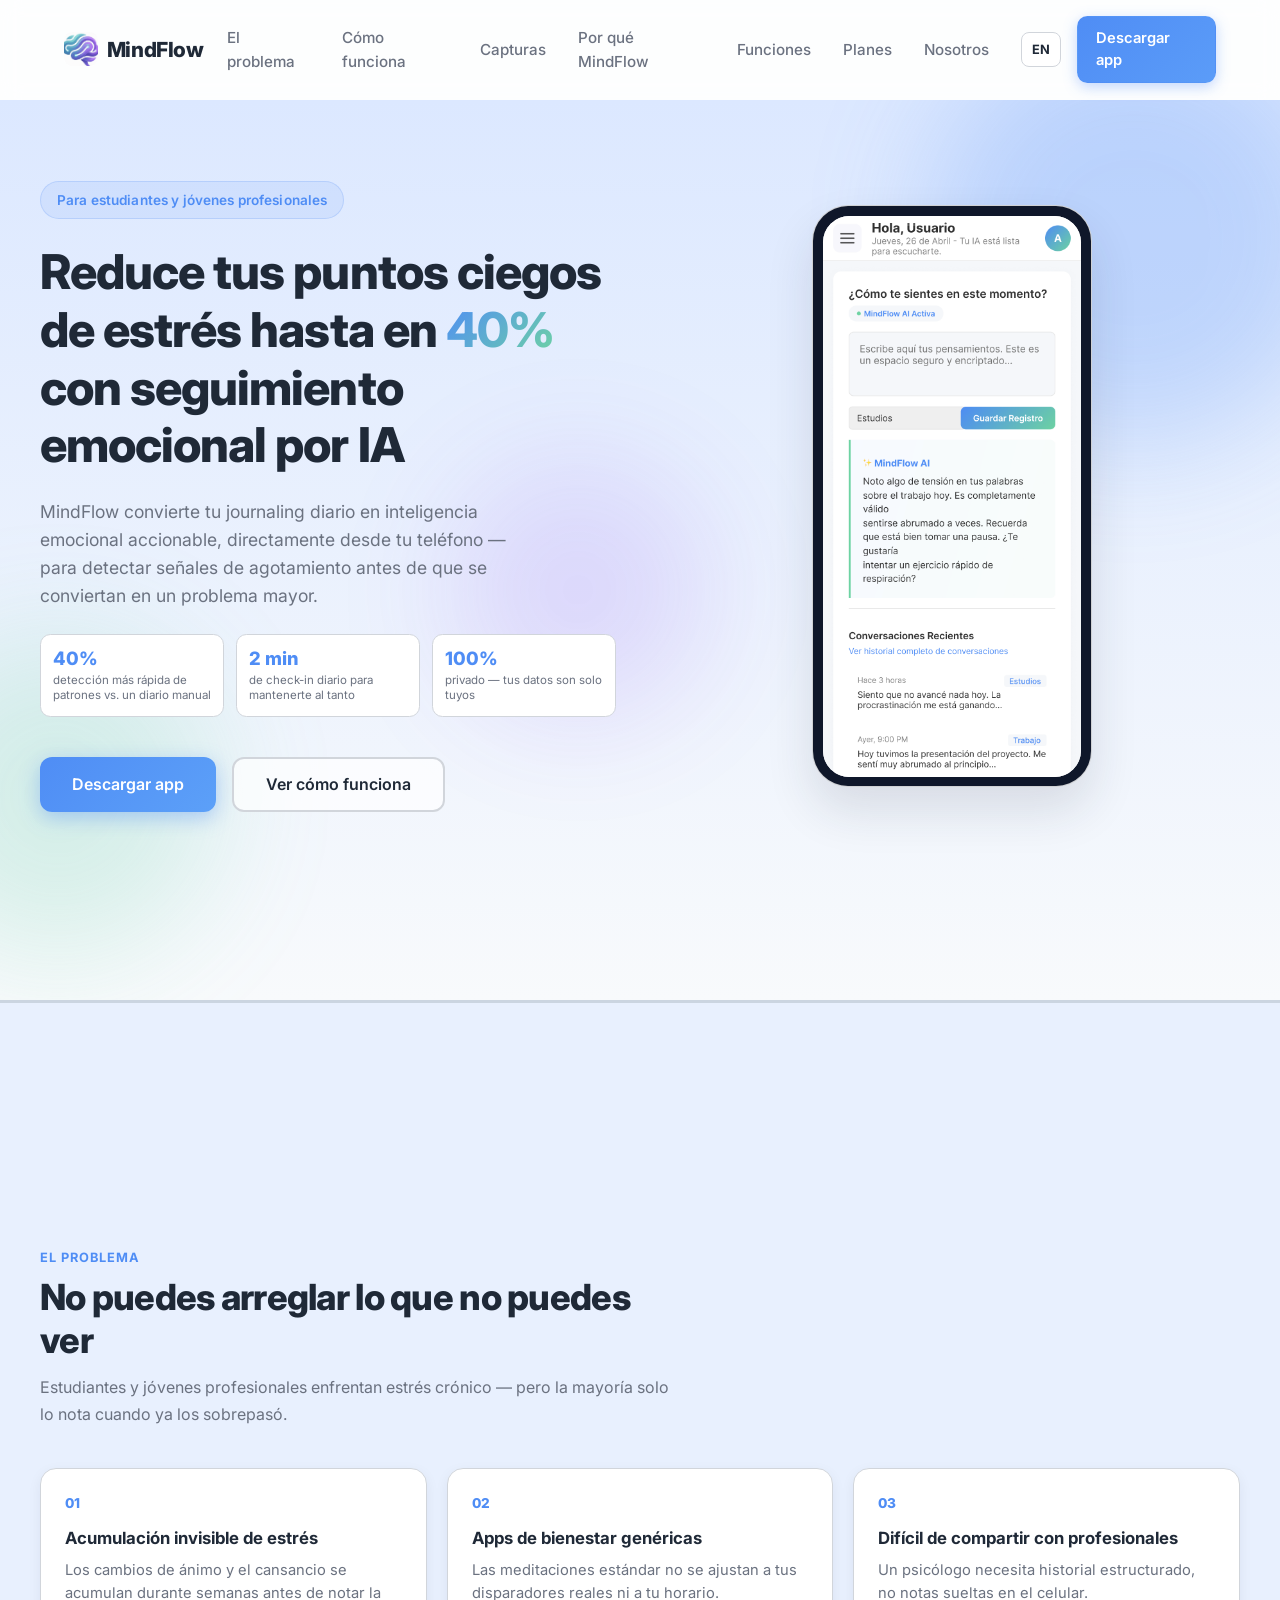
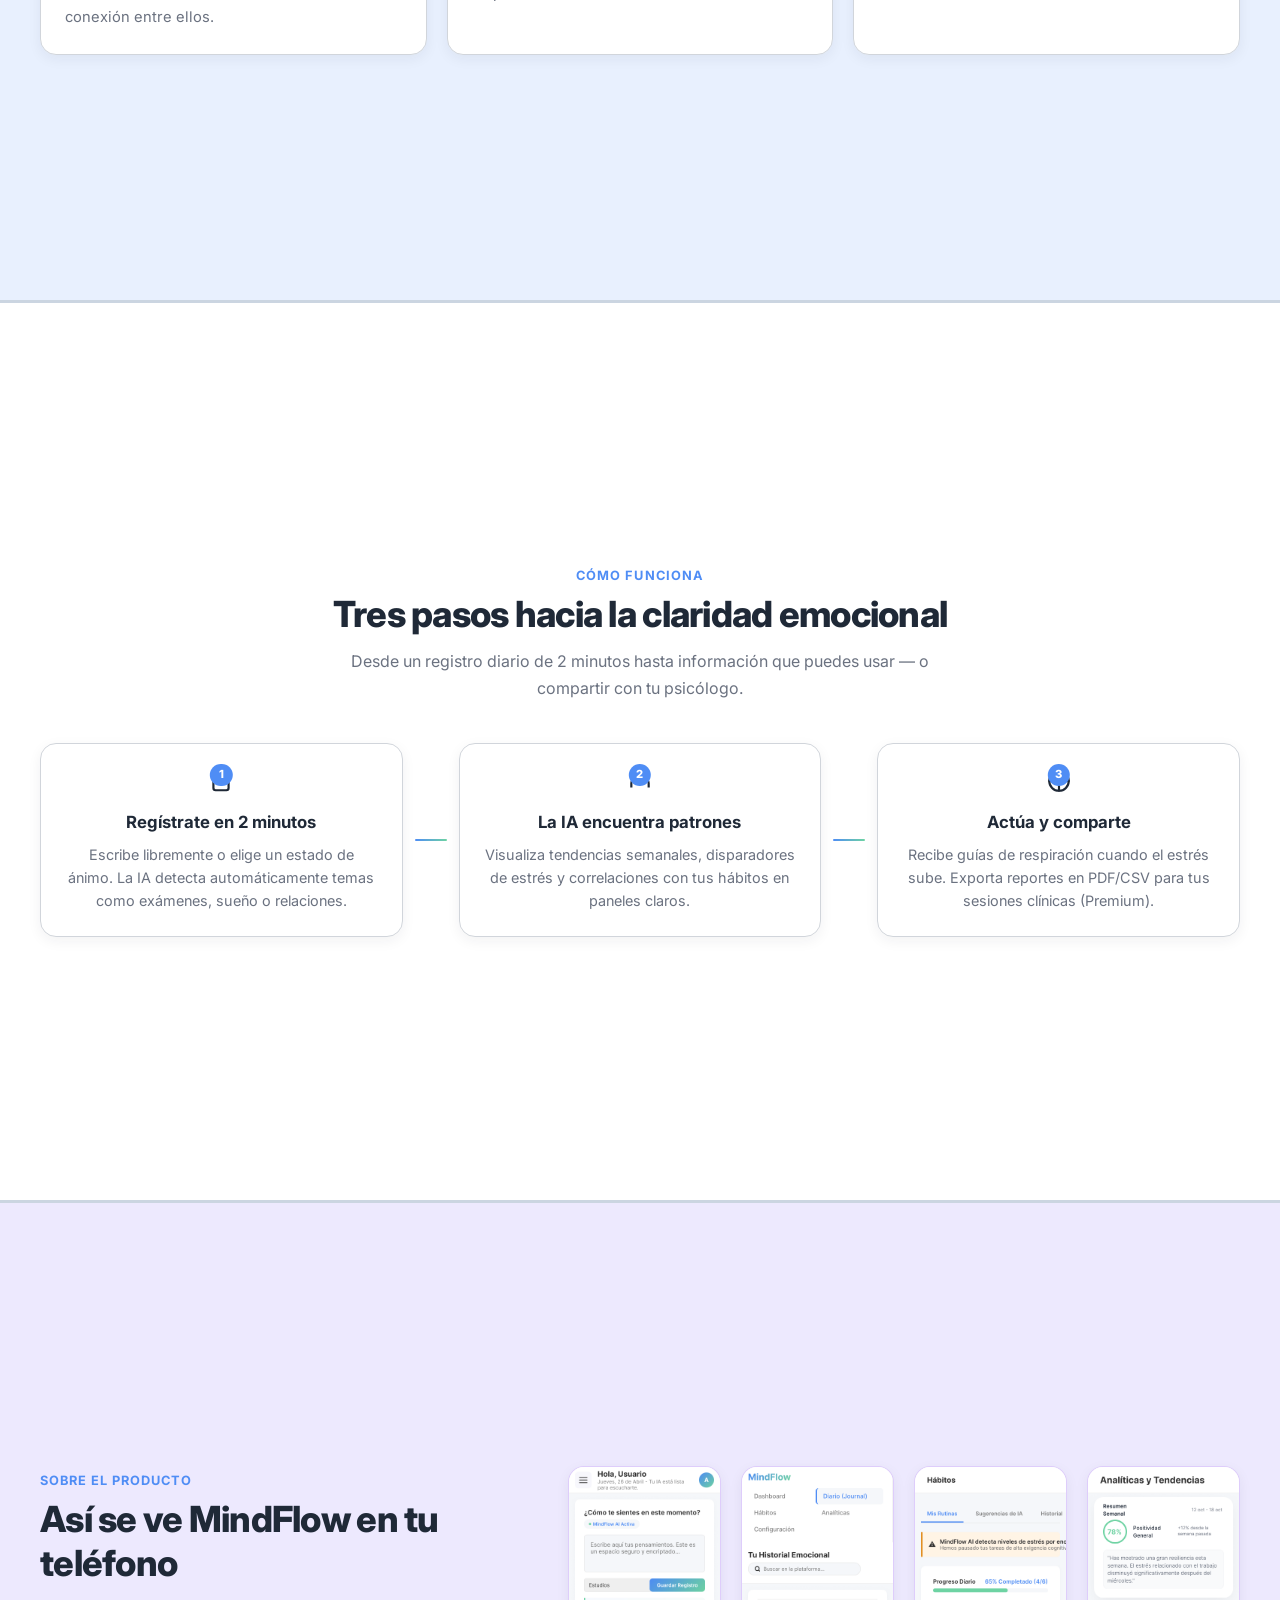
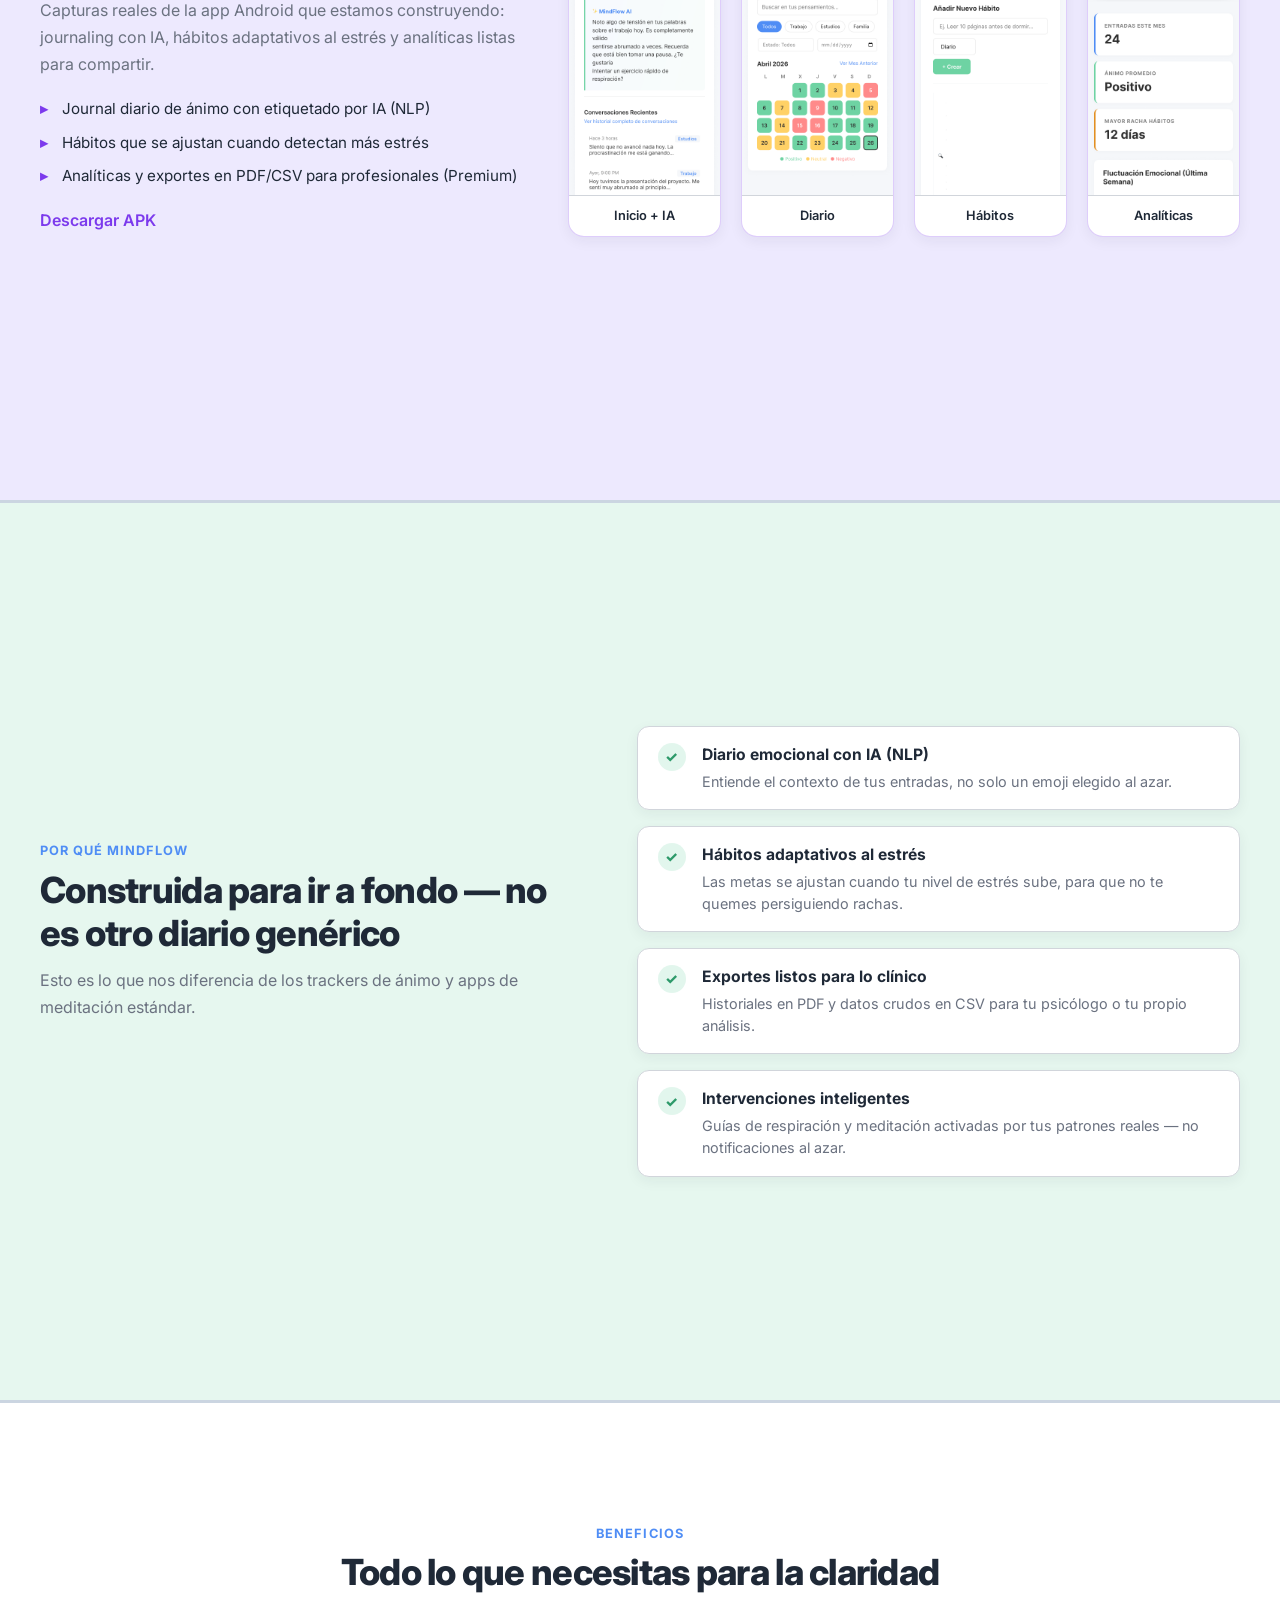
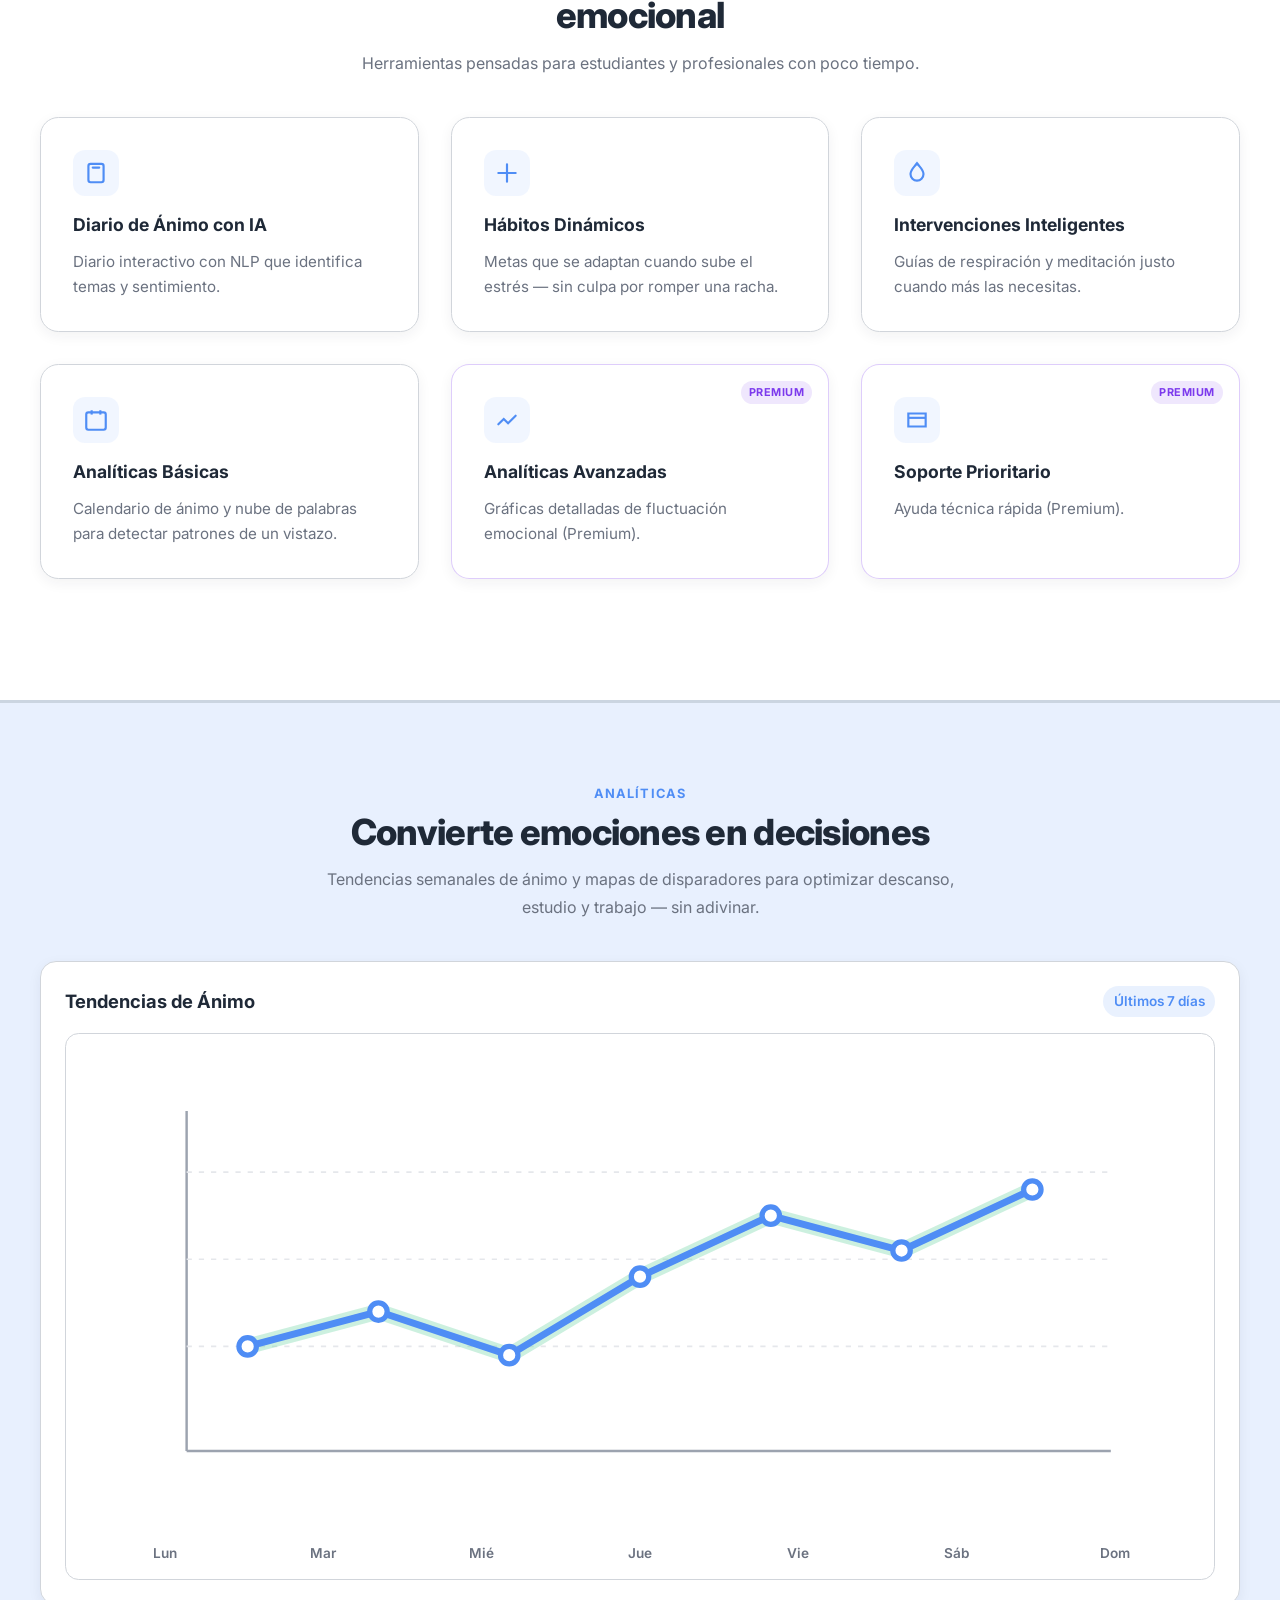
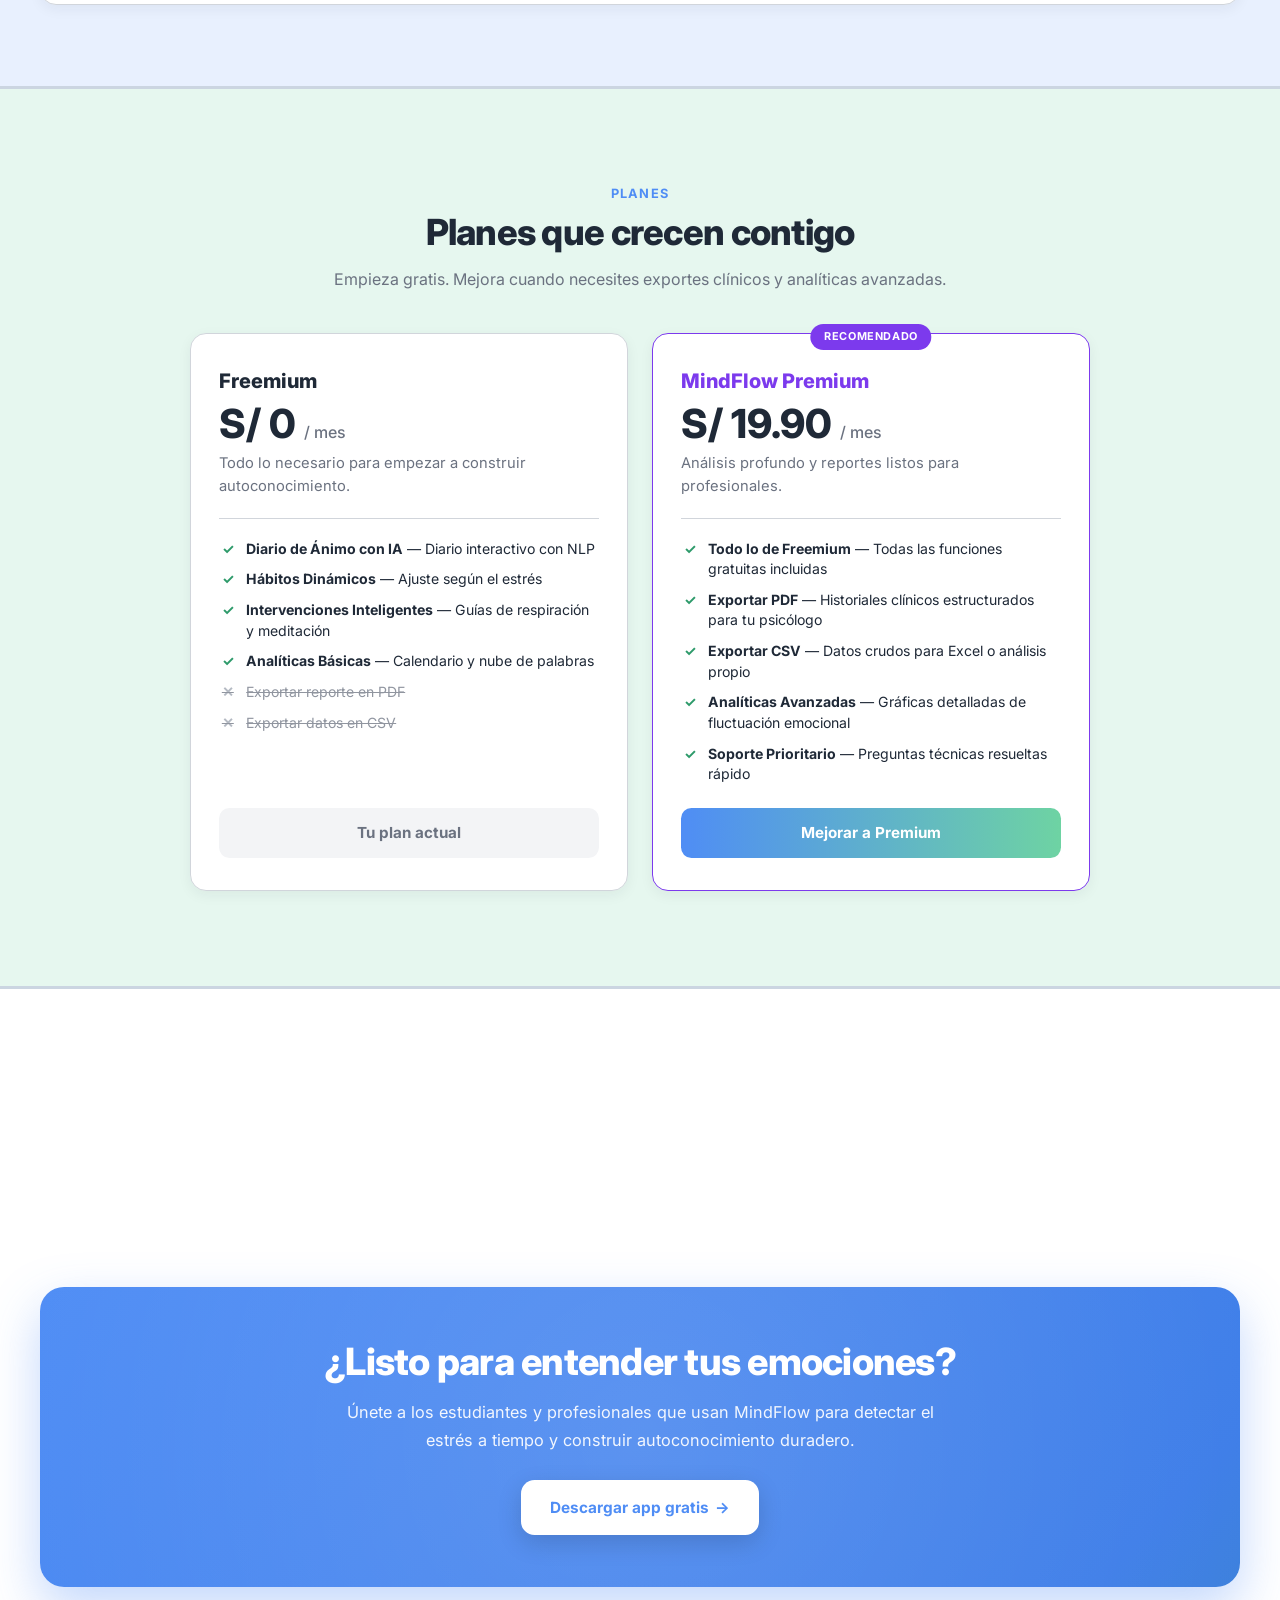
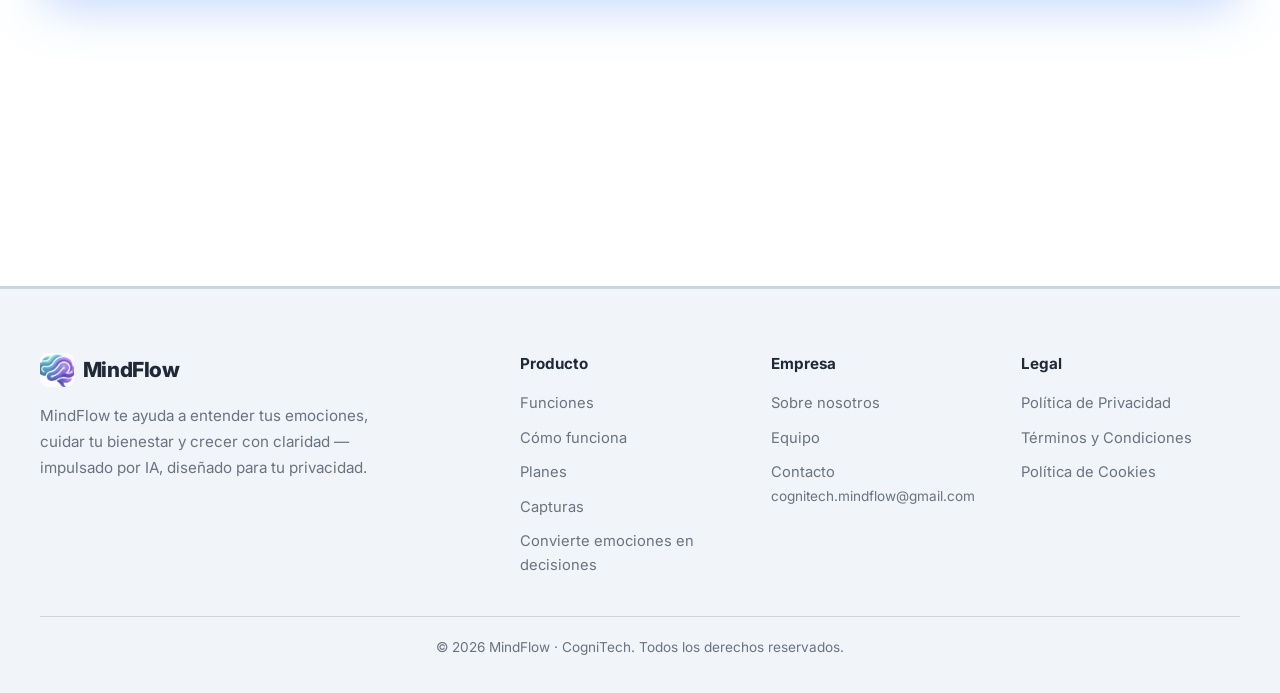
==== index.html @ 9cb6a57b "feat: build landing page from scratch for the mobile app pivot Adapts the prior-course teammate's si" ====
<!DOCTYPE html>
<html lang="es">
<head>
	<meta charset="UTF-8" />
	<meta name="viewport" content="width=device-width, initial-scale=1.0" />
	<meta name="description" content="" data-i18n-attr="content:meta.description" />
	<title data-i18n="meta.title">MindFlow</title>
	<link rel="icon" href="assets/images/logo.png" />
	<link rel="preconnect" href="https://fonts.googleapis.com" />
	<link rel="preconnect" href="https://fonts.gstatic.com" crossorigin />
	<link href="https://fonts.googleapis.com/css2?family=Inter:wght@400;500;600;700;800&display=swap" rel="stylesheet" />
	<link rel="stylesheet" href="assets/styles.css" />
</head>
<body>
	<header class="site-header">
		<nav class="navbar" aria-label="Main navigation">
			<a href="#hero" class="navbar__logo" aria-label="MindFlow home">
				<img src="assets/images/logo.png" alt="" class="logo-image" />
				<span class="logo-text">MindFlow</span>
			</a>

			<button type="button" class="navbar__toggle" aria-expanded="false" aria-controls="navbar-panel" aria-label="Open menu">
				<span class="navbar__toggle-bar"></span>
				<span class="navbar__toggle-bar"></span>
				<span class="navbar__toggle-bar"></span>
			</button>

			<div class="navbar__panel" id="navbar-panel">
				<ul class="navbar__menu">
					<li><a href="#problem" data-i18n="nav.problem">Problema</a></li>
					<li><a href="#how-it-works" data-i18n="nav.howItWorks">Cómo funciona</a></li>
					<li><a href="#screenshots" data-i18n="nav.screenshots">Capturas</a></li>
					<li><a href="#why-mindflow" data-i18n="nav.whyMindFlow">Por qué MindFlow</a></li>
					<li><a href="#features" data-i18n="nav.features">Funciones</a></li>
					<li><a href="#pricing" data-i18n="nav.pricing">Planes</a></li>
					<li><a href="nosotros.html" data-i18n="nav.team">Nosotros</a></li>
				</ul>

				<div class="navbar__actions">
					<button type="button" class="lang-switch" data-lang-toggle aria-label="Switch language">
						<span data-i18n="lang.switch">EN</span>
					</button>
					<a href="#" class="btn-signup" data-app-link data-i18n="nav.download">Descargar app</a>
				</div>
			</div>
		</nav>
	</header>

	<main>
		<!-- HERO -->
		<section id="hero" class="hero section-block section-block--hero" aria-label="Hero section">
			<div class="hero__blobs" aria-hidden="true">
				<span class="hero__blob hero__blob--1"></span>
				<span class="hero__blob hero__blob--2"></span>
				<span class="hero__blob hero__blob--3"></span>
			</div>
			<div class="hero__container hero-animate">
				<div class="hero__content">
					<div class="hero__badge">
						<span data-i18n="hero.badge">Para estudiantes y jóvenes profesionales</span>
					</div>

					<h1 class="hero__heading">
						<span data-i18n="hero.headingBefore">Reduce tus puntos ciegos de estrés hasta en</span>
						<span class="hero__gradient" data-i18n="hero.headingHighlight">40%</span>
						<span data-i18n="hero.headingAfter">con seguimiento emocional por IA</span>
					</h1>

					<p class="hero__description" data-i18n="hero.description">
						MindFlow convierte tu journaling diario en inteligencia emocional accionable, directamente desde tu teléfono.
					</p>

					<div class="hero__stats">
						<div class="stat-pill">
							<strong data-i18n="hero.stat1Value">40%</strong>
							<span data-i18n="hero.stat1Label">detección más rápida de patrones</span>
						</div>
						<div class="stat-pill">
							<strong data-i18n="hero.stat2Value">2 min</strong>
							<span data-i18n="hero.stat2Label">check-in diario</span>
						</div>
						<div class="stat-pill">
							<strong data-i18n="hero.stat3Value">100%</strong>
							<span data-i18n="hero.stat3Label">datos privados</span>
						</div>
					</div>

					<div class="hero__actions">
						<a href="#" class="btn-primary" data-app-link data-i18n="hero.ctaPrimary">Descargar app</a>
						<a href="#how-it-works" class="btn-secondary" data-i18n="hero.ctaSecondary">Ver cómo funciona</a>
					</div>
				</div>

				<div class="hero__phone-wrap">
					<div class="hero__phone phone-frame">
						<div class="phone-frame__screen">
							<img src="assets/images/app/home-mockup.png" alt="" />
						</div>
					</div>
				</div>
			</div>
		</section>

		<!-- PROBLEM -->
		<section id="problem" class="problem section-block section-block--blue">
			<div class="section-block__container">
				<div class="section-block__header">
					<p class="eyebrow" data-i18n="problem.eyebrow">El problema</p>
					<h2 class="section-block__title" data-i18n="problem.title">No puedes arreglar lo que no puedes ver</h2>
					<p class="section-block__description" data-i18n="problem.description">Estudiantes y jóvenes profesionales enfrentan estrés crónico.</p>
				</div>
				<div class="problem__grid">
					<article class="problem-card">
						<div class="problem-card__icon" aria-hidden="true">01</div>
						<h3 data-i18n="problem.item1Title">Acumulación invisible de estrés</h3>
						<p data-i18n="problem.item1Text">Los cambios de ánimo se acumulan durante semanas.</p>
					</article>
					<article class="problem-card">
						<div class="problem-card__icon" aria-hidden="true">02</div>
						<h3 data-i18n="problem.item2Title">Apps de bienestar genéricas</h3>
						<p data-i18n="problem.item2Text">No se ajustan a tus disparadores reales.</p>
					</article>
					<article class="problem-card">
						<div class="problem-card__icon" aria-hidden="true">03</div>
						<h3 data-i18n="problem.item3Title">Difícil de compartir con profesionales</h3>
						<p data-i18n="problem.item3Text">Los psicólogos necesitan historial estructurado.</p>
					</article>
				</div>
			</div>
		</section>

		<!-- HOW IT WORKS -->
		<section id="how-it-works" class="how-it-works section-block section-block--white">
			<div class="section-block__container">
				<div class="section-block__header section-block__header--center">
					<p class="eyebrow" data-i18n="howItWorks.eyebrow">Cómo funciona</p>
					<h2 class="section-block__title" data-i18n="howItWorks.title">Tres pasos hacia la claridad emocional</h2>
					<p class="section-block__description" data-i18n="howItWorks.description">De un registro de 2 minutos a decisiones que puedes tomar.</p>
				</div>
				<div class="steps">
					<article class="step-card">
						<div class="step-card__visual" aria-hidden="true">
							<span class="step-card__number">1</span>
							<svg class="icon" viewBox="0 0 24 24" xmlns="http://www.w3.org/2000/svg">
								<rect x="5" y="3.5" width="14" height="17" rx="2" fill="none" stroke="currentColor" stroke-width="2" />
								<line x1="9" y1="7" x2="15" y2="7" stroke="currentColor" stroke-width="2" stroke-linecap="round" />
								<line x1="9" y1="11" x2="15" y2="11" stroke="currentColor" stroke-width="2" stroke-linecap="round" />
							</svg>
						</div>
						<h3 data-i18n="howItWorks.step1Title">Regístrate en 2 minutos</h3>
						<p data-i18n="howItWorks.step1Text">Escribe libremente o elige un estado de ánimo.</p>
					</article>
					<div class="steps__connector" aria-hidden="true"></div>
					<article class="step-card">
						<div class="step-card__visual" aria-hidden="true">
							<span class="step-card__number">2</span>
							<svg class="icon" viewBox="0 0 24 24" xmlns="http://www.w3.org/2000/svg">
								<path d="M4 18v-4a4 4 0 0 1 4-4h8a4 4 0 0 1 4 4v4" fill="none" stroke="currentColor" stroke-width="2" />
								<path d="M8 10V8a4 4 0 1 1 8 0v2" fill="none" stroke="currentColor" stroke-width="2" />
								<circle cx="12" cy="14" r="2" fill="currentColor" />
							</svg>
						</div>
						<h3 data-i18n="howItWorks.step2Title">La IA encuentra patrones</h3>
						<p data-i18n="howItWorks.step2Text">Visualiza tendencias semanales y disparadores.</p>
					</article>
					<div class="steps__connector" aria-hidden="true"></div>
					<article class="step-card">
						<div class="step-card__visual" aria-hidden="true">
							<span class="step-card__number">3</span>
							<svg class="icon" viewBox="0 0 24 24" xmlns="http://www.w3.org/2000/svg">
								<path d="M12 3v18M3 12h18" fill="none" stroke="currentColor" stroke-width="2" stroke-linecap="round" />
								<circle cx="12" cy="12" r="9" fill="none" stroke="currentColor" stroke-width="2" />
							</svg>
						</div>
						<h3 data-i18n="howItWorks.step3Title">Actúa y comparte</h3>
						<p data-i18n="howItWorks.step3Text">Recibe guías de respiración y exporta reportes.</p>
					</article>
				</div>
			</div>
		</section>

		<!-- SCREENSHOTS -->
		<section id="screenshots" class="screenshots section-block section-block--violet" aria-label="App screenshots">
			<div class="section-block__container">
				<div class="screenshots__layout">
					<div class="screenshots__copy">
						<p class="eyebrow" data-i18n="screenshots.eyebrow">Sobre el producto</p>
						<h2 class="section-block__title" data-i18n="screenshots.title">Así se ve MindFlow en tu teléfono</h2>
						<p class="section-block__description" data-i18n="screenshots.description">
							Capturas reales de la app Android que estamos construyendo.
						</p>
						<ul class="screenshots__bullets">
							<li data-i18n="screenshots.bullet1">Journal diario de ánimo con etiquetado por IA</li>
							<li data-i18n="screenshots.bullet2">Hábitos que se ajustan al nivel de estrés</li>
							<li data-i18n="screenshots.bullet3">Analíticas y exportes para profesionales (Premium)</li>
						</ul>
						<a href="#" class="product-video__external" data-app-link data-i18n="screenshots.downloadCta" style="color: var(--accent-purple); font-weight: 600;">Descargar APK</a>
					</div>

					<div class="screenshots__grid">
						<figure class="screenshot-card">
							<img src="assets/images/app/home-mockup.png" alt="" />
							<figcaption class="screenshot-card__caption" data-i18n="screenshots.caption1">Inicio + IA</figcaption>
						</figure>
						<figure class="screenshot-card">
							<img src="assets/images/app/journal-mockup.png" alt="" />
							<figcaption class="screenshot-card__caption" data-i18n="screenshots.caption2">Diario</figcaption>
						</figure>
						<figure class="screenshot-card">
							<img src="assets/images/app/habits-mockup.png" alt="" />
							<figcaption class="screenshot-card__caption" data-i18n="screenshots.caption3">Hábitos</figcaption>
						</figure>
						<figure class="screenshot-card">
							<img src="assets/images/app/analytics-mockup.png" alt="" />
							<figcaption class="screenshot-card__caption" data-i18n="screenshots.caption4">Analíticas</figcaption>
						</figure>
					</div>
				</div>
			</div>
		</section>

		<!-- WHY MINDFLOW -->
		<section id="why-mindflow" class="differentiation section-block section-block--mint">
			<div class="section-block__container">
				<div class="differentiation__layout">
					<div class="section-block__header">
						<p class="eyebrow" data-i18n="differentiation.eyebrow">Por qué MindFlow</p>
						<h2 class="section-block__title" data-i18n="differentiation.title">Construida para ir a fondo</h2>
						<p class="section-block__description" data-i18n="differentiation.description">Esto es lo que nos diferencia.</p>
					</div>
					<ul class="diff-list">
						<li class="diff-list__item">
							<span class="diff-list__check" aria-hidden="true">✓</span>
							<div>
								<strong data-i18n="differentiation.item1Title">Diario emocional con IA (NLP)</strong>
								<p data-i18n="differentiation.item1Text">Entiende el contexto de tus entradas.</p>
							</div>
						</li>
						<li class="diff-list__item">
							<span class="diff-list__check" aria-hidden="true">✓</span>
							<div>
								<strong data-i18n="differentiation.item2Title">Hábitos adaptativos al estrés</strong>
								<p data-i18n="differentiation.item2Text">Las metas se ajustan cuando sube el estrés.</p>
							</div>
						</li>
						<li class="diff-list__item">
							<span class="diff-list__check" aria-hidden="true">✓</span>
							<div>
								<strong data-i18n="differentiation.item3Title">Exportes listos para lo clínico</strong>
								<p data-i18n="differentiation.item3Text">PDF y CSV para tu psicólogo.</p>
							</div>
						</li>
						<li class="diff-list__item">
							<span class="diff-list__check" aria-hidden="true">✓</span>
							<div>
								<strong data-i18n="differentiation.item4Title">Intervenciones inteligentes</strong>
								<p data-i18n="differentiation.item4Text">Guías activadas por tus patrones reales.</p>
							</div>
						</li>
					</ul>
				</div>
			</div>
		</section>

		<!-- FEATURES -->
		<section id="features" class="features section-block section-block--white" aria-label="Features section">
			<div class="section-block__container">
				<div class="section-block__header section-block__header--center">
					<p class="eyebrow" data-i18n="features.eyebrow">Beneficios</p>
					<h2 class="section-block__title" data-i18n="features.title">Todo lo que necesitas para la claridad emocional</h2>
					<p class="section-block__description" data-i18n="features.subtitle">Herramientas pensadas para personas con poco tiempo.</p>
				</div>
				<div class="features__grid">
					<div class="feature-card">
						<div class="feature-card__icon" aria-hidden="true">
							<svg class="icon" viewBox="0 0 24 24" xmlns="http://www.w3.org/2000/svg">
								<rect x="5" y="3.5" width="14" height="17" rx="2" fill="none" stroke="currentColor" stroke-width="2" />
								<line x1="9" y1="7" x2="15" y2="7" stroke="currentColor" stroke-width="2" stroke-linecap="round" />
							</svg>
						</div>
						<h3 class="feature-card__title" data-i18n="features.f1Title">Diario de Ánimo con IA</h3>
						<p class="feature-card__description" data-i18n="features.f1Text">Diario interactivo con NLP.</p>
					</div>
					<div class="feature-card">
						<div class="feature-card__icon" aria-hidden="true">
							<svg class="icon" viewBox="0 0 24 24" xmlns="http://www.w3.org/2000/svg">
								<path d="M4 12h16M12 4v16" fill="none" stroke="currentColor" stroke-width="2" stroke-linecap="round" />
							</svg>
						</div>
						<h3 class="feature-card__title" data-i18n="features.f2Title">Hábitos Dinámicos</h3>
						<p class="feature-card__description" data-i18n="features.f2Text">Metas que se adaptan al estrés.</p>
					</div>
					<div class="feature-card">
						<div class="feature-card__icon" aria-hidden="true">
							<svg class="icon" viewBox="0 0 24 24" xmlns="http://www.w3.org/2000/svg">
								<path d="M12 3c-3 4-6 6-6 10a6 6 0 1 0 12 0c0-4-3-6-6-10z" fill="none" stroke="currentColor" stroke-width="2" />
							</svg>
						</div>
						<h3 class="feature-card__title" data-i18n="features.f3Title">Intervenciones Inteligentes</h3>
						<p class="feature-card__description" data-i18n="features.f3Text">Guías de respiración y meditación.</p>
					</div>
					<div class="feature-card">
						<div class="feature-card__icon" aria-hidden="true">
							<svg class="icon" viewBox="0 0 24 24" xmlns="http://www.w3.org/2000/svg">
								<rect x="3" y="5" width="18" height="16" rx="2" fill="none" stroke="currentColor" stroke-width="2" />
								<line x1="8" y1="3" x2="8" y2="7" stroke="currentColor" stroke-width="2" />
								<line x1="16" y1="3" x2="16" y2="7" stroke="currentColor" stroke-width="2" />
							</svg>
						</div>
						<h3 class="feature-card__title" data-i18n="features.f4Title">Analíticas Básicas</h3>
						<p class="feature-card__description" data-i18n="features.f4Text">Calendario y nube de palabras.</p>
					</div>
					<div class="feature-card feature-card--premium">
						<span class="feature-card__badge">Premium</span>
						<div class="feature-card__icon" aria-hidden="true">
							<svg class="icon" viewBox="0 0 24 24" xmlns="http://www.w3.org/2000/svg">
								<polyline points="4,16 9,11 13,15 20,8" fill="none" stroke="currentColor" stroke-width="2" stroke-linecap="round" />
							</svg>
						</div>
						<h3 class="feature-card__title" data-i18n="features.f5Title">Analíticas Avanzadas</h3>
						<p class="feature-card__description" data-i18n="features.f5Text">Gráficas detalladas.</p>
					</div>
					<div class="feature-card feature-card--premium">
						<span class="feature-card__badge">Premium</span>
						<div class="feature-card__icon" aria-hidden="true">
							<svg class="icon" viewBox="0 0 24 24" xmlns="http://www.w3.org/2000/svg">
								<path d="M4 6h16v12H4z" fill="none" stroke="currentColor" stroke-width="2" />
								<path d="M4 10h16" fill="none" stroke="currentColor" stroke-width="2" />
							</svg>
						</div>
						<h3 class="feature-card__title" data-i18n="features.f6Title">Soporte Prioritario</h3>
						<p class="feature-card__description" data-i18n="features.f6Text">Ayuda técnica rápida.</p>
					</div>
				</div>
			</div>
		</section>

		<!-- ANALYTICS TEASER -->
		<section id="analytics" class="analytics section-block section-block--blue" aria-label="Analytics section">
			<div class="section-block__container">
				<div class="section-block__header section-block__header--center">
					<p class="eyebrow" data-i18n="analytics.eyebrow">Analíticas</p>
					<h2 class="section-block__title" data-i18n="analytics.title">Convierte emociones en decisiones</h2>
					<p class="section-block__description" data-i18n="analytics.description">Tendencias semanales de ánimo y mapas de disparadores.</p>
				</div>
				<div class="analytics__panel">
					<div class="analytics__panel-head">
						<h3 class="analytics__panel-title" data-i18n="analytics.panelTitle">Tendencias de Ánimo</h3>
						<span class="analytics__period" data-i18n="analytics.period">Últimos 7 días</span>
					</div>
					<div class="analytics__chart-wrap" role="img" aria-label="Mood trends chart">
						<svg class="analytics__chart" viewBox="0 0 640 280" xmlns="http://www.w3.org/2000/svg" aria-hidden="true">
							<line x1="60" y1="35" x2="60" y2="230" class="axis-line" />
							<line x1="60" y1="230" x2="590" y2="230" class="axis-line" />
							<line x1="60" y1="70" x2="590" y2="70" class="grid-line" />
							<line x1="60" y1="120" x2="590" y2="120" class="grid-line" />
							<line x1="60" y1="170" x2="590" y2="170" class="grid-line" />
							<polyline points="95,170 170,150 245,175 320,130 395,95 470,115 545,80" class="trend-fill" />
							<polyline points="95,170 170,150 245,175 320,130 395,95 470,115 545,80" class="trend-line" />
							<circle cx="95" cy="170" r="5" class="trend-point" />
							<circle cx="170" cy="150" r="5" class="trend-point" />
							<circle cx="245" cy="175" r="5" class="trend-point" />
							<circle cx="320" cy="130" r="5" class="trend-point" />
							<circle cx="395" cy="95" r="5" class="trend-point" />
							<circle cx="470" cy="115" r="5" class="trend-point" />
							<circle cx="545" cy="80" r="5" class="trend-point" />
						</svg>
						<div class="analytics__labels" data-i18n-list="analytics.days">
							<span>Lun</span><span>Mar</span><span>Mié</span><span>Jue</span><span>Vie</span><span>Sáb</span><span>Dom</span>
						</div>
					</div>
				</div>
			</div>
		</section>

		<!-- PRICING -->
		<section id="pricing" class="pricing section-block section-block--mint" aria-label="Pricing section">
			<div class="section-block__container">
				<div class="section-block__header section-block__header--center">
					<p class="eyebrow" data-i18n="pricing.eyebrow">Planes</p>
					<h2 class="section-block__title" data-i18n="pricing.title">Planes que crecen contigo</h2>
					<p class="section-block__description" data-i18n="pricing.description">Empieza gratis. Mejora cuando lo necesites.</p>
				</div>
				<div class="pricing__grid">
					<article class="pricing-card">
						<h3 class="pricing-card__name" data-i18n="pricing.freemiumName">Freemium</h3>
						<p class="pricing-card__price">
							<span data-i18n="pricing.freemiumPrice">S/ 0</span>
							<small data-i18n="pricing.freemiumPeriod">/ mes</small>
						</p>
						<p class="pricing-card__tagline" data-i18n="pricing.freemiumTagline">Empieza a construir autoconocimiento.</p>
						<ul class="pricing-card__features">
							<li class="pricing-card__feature pricing-card__feature--included">
								<span class="pricing-card__icon pricing-card__icon--yes" aria-hidden="true">✓</span>
								<span><strong data-i18n="pricing.pf1Title">Diario de Ánimo con IA</strong> — <span data-i18n="pricing.pf1Text">Diario con NLP</span></span>
							</li>
							<li class="pricing-card__feature pricing-card__feature--included">
								<span class="pricing-card__icon pricing-card__icon--yes" aria-hidden="true">✓</span>
								<span><strong data-i18n="pricing.pf2Title">Hábitos Dinámicos</strong> — <span data-i18n="pricing.pf2Text">Según el estrés</span></span>
							</li>
							<li class="pricing-card__feature pricing-card__feature--included">
								<span class="pricing-card__icon pricing-card__icon--yes" aria-hidden="true">✓</span>
								<span><strong data-i18n="pricing.pf3Title">Intervenciones Inteligentes</strong> — <span data-i18n="pricing.pf3Text">Guías</span></span>
							</li>
							<li class="pricing-card__feature pricing-card__feature--included">
								<span class="pricing-card__icon pricing-card__icon--yes" aria-hidden="true">✓</span>
								<span><strong data-i18n="pricing.pf4Title">Analíticas Básicas</strong> — <span data-i18n="pricing.pf4Text">Calendario</span></span>
							</li>
							<li class="pricing-card__feature pricing-card__feature--excluded">
								<span class="pricing-card__icon pricing-card__icon--no" aria-hidden="true">✕</span>
								<span data-i18n="pricing.px1">Exportar reporte en PDF</span>
							</li>
							<li class="pricing-card__feature pricing-card__feature--excluded">
								<span class="pricing-card__icon pricing-card__icon--no" aria-hidden="true">✕</span>
								<span data-i18n="pricing.px2">Exportar datos en CSV</span>
							</li>
						</ul>
						<button type="button" class="pricing-card__btn pricing-card__btn--muted" disabled data-i18n="pricing.freemiumCta">Tu plan actual</button>
					</article>

					<article class="pricing-card pricing-card--featured">
						<span class="pricing-card__badge" data-i18n="pricing.recommended">Recomendado</span>
						<h3 class="pricing-card__name pricing-card__name--accent" data-i18n="pricing.premiumName">MindFlow Premium</h3>
						<p class="pricing-card__price">
							<span data-i18n="pricing.premiumPrice">S/ 19.90</span>
							<small data-i18n="pricing.premiumPeriod">/ mes</small>
						</p>
						<p class="pricing-card__tagline" data-i18n="pricing.premiumTagline">Análisis profundo y reportes profesionales.</p>
						<ul class="pricing-card__features">
							<li class="pricing-card__feature pricing-card__feature--included">
								<span class="pricing-card__icon pricing-card__icon--yes" aria-hidden="true">✓</span>
								<span><strong data-i18n="pricing.pp1Title">Todo lo de Freemium</strong> — <span data-i18n="pricing.pp1Text">Funciones gratuitas incluidas</span></span>
							</li>
							<li class="pricing-card__feature pricing-card__feature--included">
								<span class="pricing-card__icon pricing-card__icon--yes" aria-hidden="true">✓</span>
								<span><strong data-i18n="pricing.pp2Title">Exportar PDF</strong> — <span data-i18n="pricing.pp2Text">Historiales clínicos</span></span>
							</li>
							<li class="pricing-card__feature pricing-card__feature--included">
								<span class="pricing-card__icon pricing-card__icon--yes" aria-hidden="true">✓</span>
								<span><strong data-i18n="pricing.pp3Title">Exportar CSV</strong> — <span data-i18n="pricing.pp3Text">Datos crudos</span></span>
							</li>
							<li class="pricing-card__feature pricing-card__feature--included">
								<span class="pricing-card__icon pricing-card__icon--yes" aria-hidden="true">✓</span>
								<span><strong data-i18n="pricing.pp4Title">Analíticas Avanzadas</strong> — <span data-i18n="pricing.pp4Text">Gráficas detalladas</span></span>
							</li>
							<li class="pricing-card__feature pricing-card__feature--included">
								<span class="pricing-card__icon pricing-card__icon--yes" aria-hidden="true">✓</span>
								<span><strong data-i18n="pricing.pp5Title">Soporte Prioritario</strong> — <span data-i18n="pricing.pp5Text">Ayuda rápida</span></span>
							</li>
						</ul>
						<a href="#" class="pricing-card__btn pricing-card__btn--gradient" data-app-link data-i18n="pricing.premiumCta">Mejorar a Premium</a>
					</article>
				</div>
			</div>
		</section>

		<!-- CTA -->
		<section id="cta" class="cta section-block section-block--white" aria-label="Call to action section">
			<div class="section-block__container">
				<div class="cta__box">
					<h2 class="cta__title" data-i18n="cta.title">¿Listo para entender tus emociones?</h2>
					<p class="cta__text" data-i18n="cta.text">Únete a quienes usan MindFlow para detectar el estrés a tiempo.</p>
					<a href="#" class="cta__button" data-app-link data-i18n="cta.button">Descargar app gratis</a>
				</div>
			</div>
		</section>
	</main>

	<footer class="site-footer" aria-label="Footer">
		<div class="footer__container">
			<div class="footer__brand">
				<a href="#hero" class="footer__logo" aria-label="MindFlow home">
					<img src="assets/images/logo.png" alt="" class="logo-image" />
					<span class="logo-text">MindFlow</span>
				</a>
				<p class="footer__description" data-i18n="footer.description">MindFlow te ayuda a entender tus emociones.</p>
			</div>

			<div class="footer__columns">
				<div class="footer__column">
					<h3 class="footer__title" data-i18n="footer.product">Producto</h3>
					<ul class="footer__list">
						<li><a href="#features" data-i18n="nav.features">Funciones</a></li>
						<li><a href="#how-it-works" data-i18n="nav.howItWorks">Cómo funciona</a></li>
						<li><a href="#pricing" data-i18n="footer.plans">Planes</a></li>
						<li><a href="#screenshots" data-i18n="footer.screenshots">Capturas</a></li>
						<li><a href="#analytics" data-i18n="analytics.title">Analíticas</a></li>
					</ul>
				</div>

				<div class="footer__column">
					<h3 class="footer__title" data-i18n="footer.company">Empresa</h3>
					<ul class="footer__list">
						<li><a href="nosotros.html" data-i18n="footer.aboutUs">Sobre nosotros</a></li>
						<li><a href="nosotros.html#team" data-i18n="footer.team">Equipo</a></li>
						<li>
							<a href="mailto:cognitech.mindflow@gmail.com" data-i18n="footer.contact">Contacto</a>
							<span class="footer__email" data-i18n="footer.contactEmail">cognitech.mindflow@gmail.com</span>
						</li>
					</ul>
				</div>

				<div class="footer__column">
					<h3 class="footer__title" data-i18n="footer.legal">Legal</h3>
					<ul class="footer__list">
						<li><a href="assets/legal/privacy.html" data-i18n="footer.privacy">Política de Privacidad</a></li>
						<li><a href="assets/legal/terms.html" data-i18n="footer.terms">Términos y Condiciones</a></li>
						<li><a href="assets/legal/cookies.html" data-i18n="footer.cookies">Política de Cookies</a></li>
					</ul>
				</div>
			</div>
		</div>
		<div class="footer__bottom">
			<p data-i18n="footer.copyright" data-i18n-vars='{"year":2026}'>© 2026 MindFlow. Todos los derechos reservados.</p>
		</div>
	</footer>

	<script src="assets/script.js"></script>
</body>
</html>
---- assets/styles.css ----
:root {
	--primary-blue: #4f8df5;
	--primary-blue-dark: #3b7ae8;
	--soft-green: #6ed3a3;
	--accent-purple: #7c3aed;
	--background: #f8fafc;
	--surface-white: #ffffff;
	--surface-blue: #e8f0fe;
	--surface-mint: #e6f7ef;
	--surface-violet: #ede9fe;
	--surface-hero-top: #dce8ff;
	--white: #ffffff;
	--dark-text: #1f2937;
	--gray-text: #6b7280;
	--borders: #d1d5db;
	--section-border: #cbd5e1;
	--shadow-sm: 0 4px 14px rgba(31, 41, 55, 0.06);
	--shadow-md: 0 12px 32px rgba(79, 141, 245, 0.14);
	--shadow-lg: 0 24px 48px rgba(31, 41, 55, 0.12);
	--ease-out-expo: cubic-bezier(0.16, 1, 0.3, 1);
	--ease-spring: cubic-bezier(0.34, 1.56, 0.64, 1);
}

* {
	box-sizing: border-box;
	margin: 0;
	padding: 0;
}

html,
body {
	width: 100%;
}

html {
	scroll-behavior: smooth;
}

body {
	font-family: "Inter", Arial, sans-serif;
	background-color: var(--background);
	color: var(--dark-text);
	line-height: 1.5;
}

@media (prefers-reduced-motion: reduce) {
	html {
		scroll-behavior: auto;
	}

	*,
	*::before,
	*::after {
		animation-duration: 0.01ms !important;
		animation-iteration-count: 1 !important;
		transition-duration: 0.01ms !important;
	}
}

img {
	display: block;
	max-width: 100%;
}

a {
	color: inherit;
	text-decoration: none;
}

button {
	font: inherit;
}

main,
header,
footer,
section,
nav {
	width: 100%;
}

/* —— Header / Nav —— */
.site-header {
	position: sticky;
	top: 0;
	z-index: 100;
	background-color: rgba(255, 255, 255, 0.72);
	border-bottom: 1px solid transparent;
	backdrop-filter: blur(10px);
	-webkit-backdrop-filter: blur(10px);
	transition:
		background-color 0.35s var(--ease-out-expo),
		border-color 0.35s var(--ease-out-expo),
		box-shadow 0.35s var(--ease-out-expo);
}

.site-header.is-scrolled {
	background-color: rgba(255, 255, 255, 0.92);
	border-bottom-color: var(--borders);
	box-shadow: var(--shadow-sm);
}

.navbar {
	max-width: 1200px;
	margin: 0 auto;
	padding: 1rem 1.5rem;
	display: flex;
	align-items: center;
	justify-content: space-between;
	gap: 1.5rem;
}

.navbar__logo {
	display: inline-flex;
	align-items: center;
	gap: 0.55rem;
	color: var(--dark-text);
}

.logo-image {
	height: 34px;
	width: 34px;
	object-fit: cover;
	border-radius: 0.5rem;
}

.logo-text {
	font-size: 1.3rem;
	font-weight: 800;
	letter-spacing: -0.02em;
}

.navbar__menu {
	list-style: none;
	display: flex;
	align-items: center;
	gap: 2rem;
}

.navbar__menu a {
	font-size: 0.95rem;
	font-weight: 500;
	color: var(--gray-text);
	position: relative;
	transition: color 0.25s ease;
}

.navbar__menu a::after {
	content: "";
	position: absolute;
	left: 0;
	bottom: -0.35rem;
	width: 100%;
	height: 2px;
	background: linear-gradient(90deg, var(--primary-blue), var(--soft-green));
	border-radius: 2px;
	transform: scaleX(0);
	transform-origin: left;
	transition: transform 0.3s var(--ease-out-expo);
}

.navbar__menu a:hover,
.navbar__menu a.is-active {
	color: var(--dark-text);
}

.navbar__menu a:hover::after,
.navbar__menu a.is-active::after {
	transform: scaleX(1);
}

.navbar__menu a.is-active {
	color: var(--primary-blue);
	font-weight: 700;
}

.navbar__actions {
	display: flex;
	align-items: center;
	gap: 1rem;
}

.btn-signup {
	display: inline-flex;
	align-items: center;
	justify-content: center;
	padding: 0.65rem 1.1rem;
	border-radius: 0.65rem;
	background: linear-gradient(135deg, var(--primary-blue), #5b9cf8);
	color: var(--white);
	font-size: 0.92rem;
	font-weight: 600;
	border: 1px solid transparent;
	box-shadow: 0 4px 14px rgba(79, 141, 245, 0.35);
	transition:
		transform 0.25s var(--ease-spring),
		box-shadow 0.25s ease,
		filter 0.25s ease;
}

.btn-signup:hover {
	transform: translateY(-2px);
	box-shadow: 0 8px 22px rgba(79, 141, 245, 0.45);
	filter: brightness(1.05);
}

.navbar__panel {
	display: flex;
	align-items: center;
	justify-content: flex-end;
	gap: 2rem;
	flex: 1;
}

.navbar__toggle {
	display: none;
	flex-direction: column;
	gap: 5px;
	padding: 0.4rem;
	background: none;
	border: none;
	cursor: pointer;
}

.navbar__toggle-bar {
	width: 22px;
	height: 2px;
	background-color: var(--dark-text);
	border-radius: 2px;
}

.lang-switch {
	display: inline-flex;
	align-items: center;
	justify-content: center;
	min-width: 2.5rem;
	padding: 0.45rem 0.65rem;
	border-radius: 0.5rem;
	border: 1px solid var(--borders);
	background: var(--white);
	font-size: 0.8rem;
	font-weight: 700;
	color: var(--dark-text);
	cursor: pointer;
	transition: border-color 0.2s ease, color 0.2s ease;
}

.lang-switch:hover {
	border-color: var(--primary-blue);
	color: var(--primary-blue);
}

/* —— Hero —— */
.hero {
	width: 100%;
	position: relative;
	overflow: hidden;
}

.hero__blobs {
	position: absolute;
	inset: 0;
	pointer-events: none;
	overflow: hidden;
}

.hero__blob {
	position: absolute;
	border-radius: 50%;
	filter: blur(60px);
	opacity: 0.55;
	animation: blobFloat 14s ease-in-out infinite;
}

.hero__blob--1 {
	width: 420px;
	height: 420px;
	background: rgba(79, 141, 245, 0.45);
	top: -8%;
	right: -5%;
}

.hero__blob--2 {
	width: 320px;
	height: 320px;
	background: rgba(110, 211, 163, 0.4);
	bottom: 5%;
	left: -8%;
	animation-delay: -4s;
}

.hero__blob--3 {
	width: 260px;
	height: 260px;
	background: rgba(124, 58, 237, 0.25);
	top: 40%;
	left: 35%;
	animation-delay: -7s;
}

.hero-animate .hero__badge {
	animation: fadeUp 0.7s var(--ease-out-expo) 0.1s both;
}

.hero-animate .hero__heading {
	animation: fadeUp 0.8s var(--ease-out-expo) 0.2s both;
}

.hero-animate .hero__description {
	animation: fadeUp 0.8s var(--ease-out-expo) 0.35s both;
}

.hero-animate .hero__stats {
	animation: fadeUp 0.8s var(--ease-out-expo) 0.5s both;
}

.hero-animate .hero__actions {
	animation: fadeUp 0.8s var(--ease-out-expo) 0.65s both;
}

.hero-animate .hero__phone {
	animation: fadeUpScale 1s var(--ease-out-expo) 0.4s both;
}

.hero__container {
	max-width: 1200px;
	margin: 0 auto;
	display: grid;
	grid-template-columns: 1fr 1fr;
	gap: 3rem;
	align-items: center;
}

.hero__content {
	display: flex;
	flex-direction: column;
	gap: 1.5rem;
}

.hero__badge {
	display: inline-flex;
	width: fit-content;
	padding: 0.5rem 1rem;
	background-color: rgba(79, 141, 245, 0.1);
	border-radius: 2rem;
	border: 1px solid rgba(79, 141, 245, 0.2);
}

.hero__badge span {
	font-size: 0.85rem;
	font-weight: 600;
	color: var(--primary-blue);
	letter-spacing: 0.01em;
}

.hero__heading {
	font-size: 3rem;
	font-weight: 800;
	line-height: 1.2;
	color: var(--dark-text);
	letter-spacing: -0.02em;
}

.hero__gradient {
	background: linear-gradient(135deg, var(--primary-blue) 0%, var(--soft-green) 100%);
	-webkit-background-clip: text;
	background-clip: text;
	-webkit-text-fill-color: transparent;
	display: inline;
}

.hero__description {
	font-size: 1.1rem;
	color: var(--gray-text);
	line-height: 1.6;
	max-width: 500px;
}

.hero__actions {
	display: flex;
	gap: 1rem;
	margin-top: 1rem;
}

.btn-primary,
.btn-secondary {
	display: inline-flex;
	align-items: center;
	justify-content: center;
	padding: 0.85rem 2rem;
	border-radius: 0.75rem;
	font-size: 1rem;
	font-weight: 600;
	border: none;
	cursor: pointer;
	transition: all 0.3s ease;
}

.btn-primary {
	background: linear-gradient(135deg, var(--primary-blue), #5ca0f8);
	color: var(--white);
	box-shadow: 0 6px 20px rgba(79, 141, 245, 0.4);
	position: relative;
	overflow: hidden;
}

.btn-primary::after {
	content: "";
	position: absolute;
	inset: 0;
	background: linear-gradient(105deg, transparent 40%, rgba(255, 255, 255, 0.35) 50%, transparent 60%);
	transform: translateX(-120%);
	transition: transform 0.55s ease;
}

.btn-primary:hover {
	transform: translateY(-3px);
	box-shadow: 0 12px 28px rgba(79, 141, 245, 0.45);
}

.btn-primary:hover::after {
	transform: translateX(120%);
}

.btn-secondary {
	background-color: rgba(255, 255, 255, 0.7);
	color: var(--dark-text);
	border: 2px solid var(--borders);
	backdrop-filter: blur(4px);
}

.btn-secondary:hover {
	border-color: var(--primary-blue);
	color: var(--primary-blue);
	transform: translateY(-3px);
	box-shadow: var(--shadow-sm);
}

.hero__stats {
	display: grid;
	grid-template-columns: repeat(3, 1fr);
	gap: 0.75rem;
}

.stat-pill {
	display: flex;
	flex-direction: column;
	gap: 0.2rem;
	padding: 0.75rem;
	border-radius: 0.65rem;
	background: var(--white);
	border: 1px solid var(--borders);
	transition:
		transform 0.3s var(--ease-spring),
		box-shadow 0.3s ease;
}

.stat-pill:hover {
	transform: translateY(-3px);
	box-shadow: var(--shadow-sm);
}

.stat-pill strong {
	font-size: 1.15rem;
	font-weight: 800;
	color: var(--primary-blue);
	line-height: 1.2;
}

.stat-pill span {
	font-size: 0.72rem;
	color: var(--gray-text);
	line-height: 1.35;
}

/* —— Phone mockup frame (shared: hero + screenshots gallery) —— */
.hero__phone-wrap {
	display: flex;
	justify-content: center;
}

.phone-frame {
	width: min(280px, 72vw);
	border-radius: 2.25rem;
	background: #0f172a;
	padding: 0.6rem;
	box-shadow: var(--shadow-lg);
	border: 1px solid rgba(255, 255, 255, 0.8);
	position: relative;
}

.phone-frame::before {
	content: "";
	position: absolute;
	top: 0.85rem;
	left: 50%;
	transform: translateX(-50%);
	width: 36%;
	height: 0.4rem;
	border-radius: 999px;
	background: rgba(255, 255, 255, 0.18);
	z-index: 1;
}

.phone-frame__screen {
	width: 100%;
	aspect-ratio: 9 / 19.5;
	border-radius: 1.65rem;
	overflow: hidden;
	background: var(--white);
}

.phone-frame__screen img {
	width: 100%;
	height: 100%;
	object-fit: cover;
	object-position: top center;
}

.hero__phone.is-floating {
	animation: cardFloat 5s ease-in-out infinite;
}

@keyframes cardFloat {
	0%,
	100% {
		transform: translateY(0);
	}
	50% {
		transform: translateY(-12px);
	}
}

.tag {
	display: inline-flex;
	padding: 0.35rem 0.75rem;
	background-color: rgba(110, 211, 163, 0.15);
	border-radius: 0.5rem;
	font-size: 0.8rem;
	font-weight: 500;
	color: var(--soft-green);
}

/* —— Section scaffolding —— */
.section-block {
	min-height: 100vh;
	min-height: 100dvh;
	display: flex;
	flex-direction: column;
	align-items: stretch;
	padding: clamp(3.5rem, 9vh, 5.5rem) 1.5rem;
	position: relative;
	border-top: 3px solid var(--section-border);
	box-sizing: border-box;
}

.section-block__container {
	width: 100%;
	max-width: 1200px;
	margin: 0 auto;
	margin-block: auto;
	flex-shrink: 0;
}

.section-block--hero {
	border-top: none;
	background: linear-gradient(180deg, var(--surface-hero-top) 0%, var(--background) 100%);
}

.section-block--white {
	background-color: var(--surface-white);
}

.section-block--blue {
	background-color: var(--surface-blue);
}

.section-block--mint {
	background-color: var(--surface-mint);
}

.section-block--violet {
	background-color: var(--surface-violet);
}

.section-block--blue .problem-card,
.section-block--blue .step-card,
.section-block--blue .analytics__panel,
.section-block--white .step-card,
.section-block--white .feature-card,
.section-block--white .team-card,
.section-block--mint .diff-list__item,
.section-block--mint .pricing-card,
.section-block--violet .screenshot-card {
	background-color: var(--white);
	box-shadow: 0 4px 14px rgba(31, 41, 55, 0.06);
}

.section-block__header {
	margin-bottom: 2.5rem;
	max-width: 640px;
}

.section-block__header--center {
	text-align: center;
	margin-left: auto;
	margin-right: auto;
}

.eyebrow {
	font-size: 0.8rem;
	font-weight: 700;
	text-transform: uppercase;
	letter-spacing: 0.08em;
	color: var(--primary-blue);
	margin-bottom: 0.5rem;
}

.section-block__title {
	font-size: 2.25rem;
	font-weight: 800;
	letter-spacing: -0.02em;
	line-height: 1.2;
	color: var(--dark-text);
	margin-bottom: 0.75rem;
}

.section-block__description {
	font-size: 1rem;
	color: var(--gray-text);
	line-height: 1.7;
}

/* —— Problem —— */
.problem__grid {
	display: grid;
	grid-template-columns: repeat(3, 1fr);
	gap: 1.25rem;
}

.problem-card,
.step-card,
.pricing-card,
.team-card,
.diff-list__item {
	transition:
		transform 0.35s var(--ease-out-expo),
		box-shadow 0.35s ease,
		border-color 0.35s ease;
}

.problem-card:hover,
.step-card:hover,
.pricing-card:hover:not(.pricing-card--featured),
.team-card:hover,
.diff-list__item:hover {
	transform: translateY(-5px);
	box-shadow: var(--shadow-md);
}

.problem-card {
	padding: 1.5rem;
	border-radius: 1rem;
	border: 1px solid var(--borders);
	background: #fafbfc;
}

.problem-card__icon {
	font-size: 0.85rem;
	font-weight: 800;
	color: var(--primary-blue);
	margin-bottom: 0.75rem;
}

.problem-card h3 {
	font-size: 1.05rem;
	font-weight: 700;
	margin-bottom: 0.5rem;
}

.problem-card p {
	font-size: 0.92rem;
	color: var(--gray-text);
	line-height: 1.6;
}

/* —— How it works —— */
.steps {
	display: grid;
	grid-template-columns: 1fr auto 1fr auto 1fr;
	gap: 0.75rem;
	align-items: stretch;
}

.step-card {
	padding: 1.5rem;
	border-radius: 1rem;
	border: 1px solid var(--borders);
	background: var(--white);
	text-align: center;
}

.step-card__visual {
	position: relative;
	display: flex;
	flex-direction: column;
	align-items: center;
	gap: 0.75rem;
	margin-bottom: 1rem;
}

.step-card__number {
	position: absolute;
	top: -0.25rem;
	left: 50%;
	transform: translateX(-50%);
	font-size: 0.7rem;
	font-weight: 800;
	color: var(--white);
	background: var(--primary-blue);
	width: 1.4rem;
	height: 1.4rem;
	border-radius: 50%;
	display: flex;
	align-items: center;
	justify-content: center;
}

.step-card h3 {
	font-size: 1.05rem;
	font-weight: 700;
	margin-bottom: 0.5rem;
}

.step-card p {
	font-size: 0.9rem;
	color: var(--gray-text);
	line-height: 1.6;
}

.icon {
	width: 26px;
	height: 26px;
	flex-shrink: 0;
}

.icon--sm {
	width: 18px;
	height: 18px;
}

.steps__connector {
	width: 2rem;
	align-self: center;
	height: 2px;
	background: linear-gradient(90deg, var(--primary-blue), var(--soft-green));
	border-radius: 2px;
}

/* —— Screenshots gallery (replaces the old product-video section) —— */
.screenshots__layout {
	display: grid;
	grid-template-columns: 1fr 1.4fr;
	gap: 3rem;
	align-items: center;
}

.screenshots__bullets {
	list-style: none;
	margin: 1.25rem 0;
	display: flex;
	flex-direction: column;
	gap: 0.65rem;
}

.screenshots__bullets li {
	font-size: 0.95rem;
	color: var(--dark-text);
	padding-left: 1.35rem;
	position: relative;
	line-height: 1.5;
}

.screenshots__bullets li::before {
	content: "▸";
	position: absolute;
	left: 0;
	color: var(--accent-purple);
	font-weight: 700;
}

.screenshots__grid {
	display: grid;
	grid-template-columns: repeat(4, 1fr);
	gap: 1.25rem;
}

.screenshot-card {
	border-radius: 1rem;
	overflow: hidden;
	border: 1px solid rgba(124, 58, 237, 0.25);
	box-shadow: 0 14px 30px rgba(124, 58, 237, 0.12);
	background: var(--white);
	transition:
		transform 0.4s var(--ease-out-expo),
		box-shadow 0.4s ease;
}

.screenshot-card:hover {
	transform: translateY(-6px) scale(1.02);
	box-shadow: 0 24px 48px rgba(124, 58, 237, 0.22);
}

.screenshot-card img {
	width: 100%;
	aspect-ratio: 9 / 19.5;
	object-fit: cover;
	object-position: top center;
}

.screenshot-card__caption {
	padding: 0.65rem 0.75rem;
	font-size: 0.8rem;
	font-weight: 600;
	text-align: center;
	color: var(--dark-text);
	border-top: 1px solid var(--borders);
}

/* —— Differentiation —— */
.differentiation__layout {
	display: grid;
	grid-template-columns: 1fr 1.1fr;
	gap: 3rem;
	align-items: center;
}

.diff-list {
	list-style: none;
	display: flex;
	flex-direction: column;
	gap: 1rem;
}

.diff-list__item {
	display: flex;
	gap: 1rem;
	padding: 1rem 1.25rem;
	border-radius: 0.75rem;
	border: 1px solid var(--borders);
	background: #fafbfc;
}

.diff-list__check {
	flex-shrink: 0;
	width: 1.75rem;
	height: 1.75rem;
	border-radius: 50%;
	background: rgba(110, 211, 163, 0.2);
	color: #2d9a6a;
	display: flex;
	align-items: center;
	justify-content: center;
	font-weight: 800;
	font-size: 0.9rem;
}

.diff-list__item strong {
	display: block;
	font-size: 0.98rem;
	margin-bottom: 0.25rem;
}

.diff-list__item p {
	font-size: 0.9rem;
	color: var(--gray-text);
	line-height: 1.55;
}

/* —— Features —— */
.features__grid {
	display: grid;
	grid-template-columns: repeat(auto-fit, minmax(300px, 1fr));
	gap: 2rem;
}

.feature-card {
	display: flex;
	flex-direction: column;
	align-items: flex-start;
	padding: 2rem;
	border-radius: 1.15rem;
	border: 1px solid var(--borders);
	background-color: #fafbfc;
	position: relative;
	transition:
		transform 0.35s var(--ease-out-expo),
		box-shadow 0.35s ease,
		border-color 0.35s ease;
}

.feature-card:hover {
	border-color: rgba(79, 141, 245, 0.45);
	box-shadow: var(--shadow-md);
	transform: translateY(-6px) scale(1.01);
}

.feature-card__icon {
	width: 46px;
	height: 46px;
	margin-bottom: 1rem;
	display: inline-flex;
	align-items: center;
	justify-content: center;
	color: var(--primary-blue);
	background-color: rgba(79, 141, 245, 0.08);
	border-radius: 0.75rem;
}

.feature-card__title {
	font-size: 1.1rem;
	font-weight: 700;
	color: var(--dark-text);
	margin-bottom: 0.75rem;
}

.feature-card__description {
	font-size: 0.95rem;
	color: var(--gray-text);
	line-height: 1.6;
}

.feature-card--premium {
	border-color: rgba(124, 58, 237, 0.25);
}

.feature-card__badge {
	position: absolute;
	top: 1rem;
	right: 1rem;
	font-size: 0.68rem;
	font-weight: 700;
	text-transform: uppercase;
	letter-spacing: 0.05em;
	padding: 0.2rem 0.5rem;
	border-radius: 999px;
	background: rgba(124, 58, 237, 0.12);
	color: var(--accent-purple);
}

/* —— Analytics preview —— */
.analytics__panel {
	background-color: #f9fbff;
	border: 1px solid var(--borders);
	border-radius: 1rem;
	padding: 1.5rem;
	box-shadow: 0 14px 30px rgba(31, 41, 55, 0.06);
}

.analytics__panel-head {
	display: flex;
	align-items: center;
	justify-content: space-between;
	gap: 1rem;
	margin-bottom: 1rem;
}

.analytics__panel-title {
	font-size: 1.15rem;
	font-weight: 700;
	color: var(--dark-text);
}

.analytics__period {
	font-size: 0.85rem;
	font-weight: 600;
	color: var(--primary-blue);
	background-color: rgba(79, 141, 245, 0.12);
	padding: 0.35rem 0.65rem;
	border-radius: 999px;
}

.analytics__chart-wrap {
	background-color: var(--white);
	border: 1px solid var(--borders);
	border-radius: 0.85rem;
	padding: 1rem;
}

.analytics__chart {
	width: 100%;
	height: auto;
	display: block;
}

.axis-line {
	stroke: #9ca3af;
	stroke-width: 1.4;
}

.grid-line {
	stroke: #e5e7eb;
	stroke-width: 1;
	stroke-dasharray: 3 4;
}

.trend-line {
	fill: none;
	stroke: var(--primary-blue);
	stroke-width: 4;
	stroke-linecap: round;
	stroke-linejoin: round;
	stroke-dasharray: 600;
	stroke-dashoffset: 600;
	animation: drawLine 2s var(--ease-out-expo) 0.3s forwards;
}

.reveal-item.is-visible .trend-line {
	animation: drawLine 2.2s var(--ease-out-expo) 0.2s forwards;
}

.trend-fill {
	fill: none;
	stroke: rgba(110, 211, 163, 0.35);
	stroke-width: 9;
	stroke-linecap: round;
	stroke-linejoin: round;
}

.trend-point {
	fill: var(--white);
	stroke: var(--primary-blue);
	stroke-width: 3;
}

.analytics__labels {
	display: grid;
	grid-template-columns: repeat(7, 1fr);
	gap: 0.25rem;
	padding: 0.25rem 0.35rem 0;
	font-size: 0.85rem;
	font-weight: 600;
	color: var(--gray-text);
	text-align: center;
}

/* —— Pricing —— */
.pricing__grid {
	display: grid;
	grid-template-columns: repeat(2, minmax(280px, 1fr));
	gap: 1.5rem;
	max-width: 900px;
	margin: 0 auto;
}

.pricing-card {
	position: relative;
	padding: 2rem 1.75rem;
	border-radius: 1rem;
	border: 1px solid var(--borders);
	background: var(--white);
	display: flex;
	flex-direction: column;
}

.pricing-card--featured {
	border-color: var(--accent-purple);
	box-shadow: 0 12px 32px rgba(124, 58, 237, 0.12);
	transition:
		transform 0.35s var(--ease-out-expo),
		box-shadow 0.35s ease;
}

.pricing-card--featured:hover {
	transform: translateY(-8px) scale(1.01);
	box-shadow: 0 20px 44px rgba(124, 58, 237, 0.22);
}

.pricing-card__badge {
	position: absolute;
	top: -0.65rem;
	left: 50%;
	transform: translateX(-50%);
	padding: 0.3rem 0.85rem;
	border-radius: 999px;
	background: var(--accent-purple);
	color: var(--white);
	font-size: 0.68rem;
	font-weight: 700;
	text-transform: uppercase;
	letter-spacing: 0.06em;
	white-space: nowrap;
}

.pricing-card__name {
	font-size: 1.25rem;
	font-weight: 800;
	margin-bottom: 0.5rem;
}

.pricing-card__name--accent {
	color: var(--accent-purple);
}

.pricing-card__price {
	font-size: 2.5rem;
	font-weight: 800;
	line-height: 1;
	margin-bottom: 0.5rem;
}

.pricing-card__price small {
	font-size: 1rem;
	font-weight: 500;
	color: var(--gray-text);
}

.pricing-card__tagline {
	font-size: 0.92rem;
	color: var(--gray-text);
	line-height: 1.55;
	margin-bottom: 1.25rem;
	padding-bottom: 1.25rem;
	border-bottom: 1px solid var(--borders);
}

.pricing-card__features {
	list-style: none;
	flex: 1;
	display: flex;
	flex-direction: column;
	gap: 0.65rem;
	margin-bottom: 1.5rem;
}

.pricing-card__feature {
	display: flex;
	gap: 0.6rem;
	font-size: 0.88rem;
	line-height: 1.45;
}

.pricing-card__feature--excluded {
	color: var(--gray-text);
	text-decoration: line-through;
	opacity: 0.75;
}

.pricing-card__icon {
	flex-shrink: 0;
	width: 1.1rem;
	text-align: center;
	font-weight: 700;
}

.pricing-card__icon--yes {
	color: #2d9a6a;
}

.pricing-card__icon--no {
	color: #9ca3af;
}

.pricing-card__btn {
	display: flex;
	align-items: center;
	justify-content: center;
	width: 100%;
	padding: 0.85rem 1rem;
	border-radius: 0.65rem;
	font-size: 0.95rem;
	font-weight: 700;
	border: none;
	cursor: pointer;
	text-align: center;
	transition: transform 0.2s ease, box-shadow 0.2s ease;
}

.pricing-card__btn--muted {
	background: #f3f4f6;
	color: var(--gray-text);
	cursor: default;
}

.pricing-card__btn--gradient {
	background: linear-gradient(90deg, var(--primary-blue), var(--soft-green));
	color: var(--white);
	position: relative;
	overflow: hidden;
}

.pricing-card__btn--gradient::after {
	content: "";
	position: absolute;
	inset: 0;
	background: linear-gradient(105deg, transparent 35%, rgba(255, 255, 255, 0.3) 50%, transparent 65%);
	transform: translateX(-120%);
	transition: transform 0.5s ease;
}

.pricing-card__btn--gradient:hover::after {
	transform: translateX(120%);
}

.pricing-card__btn--gradient:hover {
	transform: translateY(-2px);
	box-shadow: 0 8px 20px rgba(79, 141, 245, 0.35);
}

/* —— Team (compact grid, used on the home teaser) —— */
.team__grid {
	display: grid;
	grid-template-columns: repeat(auto-fit, minmax(180px, 1fr));
	gap: 1.25rem;
}

.team-card {
	text-align: center;
	padding: 1.25rem;
	border-radius: 1rem;
	border: 1px solid var(--borders);
	background: #fafbfc;
}

.team-card__photo,
.team-card__avatar-fallback {
	width: 96px;
	height: 96px;
	border-radius: 50%;
	object-fit: cover;
	margin: 0 auto 1rem;
	border: 3px solid var(--white);
	box-shadow: 0 4px 12px rgba(0, 0, 0, 0.1);
}

.team-card__avatar-fallback {
	display: flex;
	align-items: center;
	justify-content: center;
	background: linear-gradient(135deg, var(--primary-blue), var(--soft-green));
	color: var(--white);
	font-size: 1.25rem;
	font-weight: 800;
}

.team-card h3 {
	font-size: 1rem;
	font-weight: 700;
	margin-bottom: 0.25rem;
}

.team-card p {
	font-size: 0.85rem;
	color: var(--gray-text);
}

/* —— Team (full bios, used on nosotros.html) —— */
.team-full__grid {
	display: grid;
	grid-template-columns: repeat(auto-fit, minmax(260px, 1fr));
	gap: 1.5rem;
}

.team-bio-card {
	display: flex;
	flex-direction: column;
	align-items: center;
	text-align: center;
	padding: 2rem 1.5rem;
	border-radius: 1.15rem;
	border: 1px solid var(--borders);
	background: var(--white);
	box-shadow: 0 4px 14px rgba(31, 41, 55, 0.06);
	transition:
		transform 0.35s var(--ease-out-expo),
		box-shadow 0.35s ease;
}

.team-bio-card:hover {
	transform: translateY(-5px);
	box-shadow: var(--shadow-md);
}

.team-bio-card__photo {
	width: 128px;
	height: 128px;
	border-radius: 50%;
	object-fit: cover;
	margin-bottom: 1.1rem;
	border: 3px solid var(--white);
	box-shadow: 0 6px 18px rgba(0, 0, 0, 0.12);
}

.team-bio-card h3 {
	font-size: 1.1rem;
	font-weight: 700;
	margin-bottom: 0.2rem;
}

.team-bio-card__role {
	font-size: 0.82rem;
	font-weight: 700;
	color: var(--primary-blue);
	text-transform: uppercase;
	letter-spacing: 0.04em;
	margin-bottom: 0.9rem;
}

.team-bio-card__text {
	font-size: 0.9rem;
	color: var(--gray-text);
	line-height: 1.65;
}

/* —— Mission / Vision (nosotros.html) —— */
.mission__grid {
	display: grid;
	grid-template-columns: repeat(2, 1fr);
	gap: 1.5rem;
}

.mission-card {
	padding: 2rem;
	border-radius: 1.15rem;
	border: 1px solid var(--borders);
	background: var(--white);
}

.mission-card__label {
	font-size: 0.8rem;
	font-weight: 700;
	text-transform: uppercase;
	letter-spacing: 0.08em;
	color: var(--accent-purple);
	margin-bottom: 0.75rem;
}

.mission-card p {
	font-size: 1rem;
	color: var(--dark-text);
	line-height: 1.7;
}

/* —— CTA —— */
.cta__box {
	width: 100%;
	position: relative;
	overflow: hidden;
	background: linear-gradient(135deg, #4f8df5 0%, #3d7de8 45%, #2d9a6a 100%);
	background-size: 200% 200%;
	border-radius: 1.5rem;
	padding: 3.25rem 2rem;
	text-align: center;
	box-shadow: 0 20px 50px rgba(79, 141, 245, 0.35);
	animation: gradientShift 8s ease infinite;
}

.cta__box::before {
	content: "";
	position: absolute;
	width: 200%;
	height: 200%;
	top: -50%;
	left: -50%;
	background: radial-gradient(circle, rgba(255, 255, 255, 0.12) 0%, transparent 55%);
	animation: ctaShine 6s linear infinite;
	pointer-events: none;
}

.cta__title,
.cta__text,
.cta__button {
	position: relative;
	z-index: 1;
}

.cta__title {
	font-size: 2.35rem;
	line-height: 1.2;
	font-weight: 800;
	letter-spacing: -0.02em;
	color: var(--white);
	margin-bottom: 0.9rem;
}

.cta__text {
	font-size: 1.02rem;
	line-height: 1.7;
	color: rgba(255, 255, 255, 0.92);
	max-width: 620px;
	margin: 0 auto 1.6rem;
}

.cta__button {
	display: inline-flex;
	align-items: center;
	justify-content: center;
	gap: 0.4rem;
	padding: 0.95rem 1.75rem;
	border-radius: 0.85rem;
	background-color: var(--white);
	color: var(--primary-blue);
	font-size: 0.96rem;
	font-weight: 700;
	border: 1px solid transparent;
	box-shadow: 0 8px 24px rgba(0, 0, 0, 0.15);
	transition:
		transform 0.3s var(--ease-spring),
		box-shadow 0.3s ease,
		background-color 0.3s ease;
}

.cta__button::after {
	content: "→";
	transition: transform 0.3s var(--ease-spring);
}

.cta__button:hover {
	transform: translateY(-3px) scale(1.03);
	box-shadow: 0 14px 32px rgba(0, 0, 0, 0.2);
	background-color: #f8fafc;
}

.cta__button:hover::after {
	transform: translateX(4px);
}

/* —— Footer —— */
.site-footer {
	background-color: #f1f5f9;
	border-top: 3px solid var(--section-border);
	padding: 4rem 1.5rem 2.2rem;
}

.footer__container {
	max-width: 1200px;
	margin: 0 auto;
	display: grid;
	grid-template-columns: 1.2fr 2fr;
	gap: 3rem;
}

.footer__brand {
	display: flex;
	flex-direction: column;
	gap: 1rem;
}

.footer__logo {
	display: inline-flex;
	align-items: center;
	gap: 0.55rem;
	color: var(--dark-text);
}

.footer__description {
	font-size: 0.95rem;
	line-height: 1.7;
	color: var(--gray-text);
	max-width: 340px;
}

.footer__columns {
	display: grid;
	grid-template-columns: repeat(3, minmax(140px, 1fr));
	gap: 2rem;
}

.footer__title {
	font-size: 0.95rem;
	font-weight: 700;
	color: var(--dark-text);
	margin-bottom: 0.9rem;
}

.footer__list {
	list-style: none;
	display: flex;
	flex-direction: column;
	gap: 0.65rem;
}

.footer__list a {
	font-size: 0.92rem;
	color: var(--gray-text);
	transition: color 0.2s ease;
}

.footer__list a:hover {
	color: var(--dark-text);
}

.footer__email {
	display: block;
	font-size: 0.85rem;
	color: var(--gray-text);
	margin-top: 0.15rem;
}

.footer__bottom {
	border-top: 1px solid var(--borders);
	margin-top: 2.5rem;
	padding-top: 1.25rem;
	text-align: center;
	max-width: 1200px;
	margin-left: auto;
	margin-right: auto;
	padding-left: 1.5rem;
	padding-right: 1.5rem;
}

.footer__bottom p {
	font-size: 0.85rem;
	color: var(--gray-text);
}

/* —— Legal pages —— */
.legal-page {
	background: var(--background);
	min-height: 100vh;
}

.legal-header {
	max-width: 760px;
	margin: 0 auto;
	padding: 1.25rem 1.5rem;
	display: flex;
	align-items: center;
	justify-content: space-between;
	border-bottom: 1px solid var(--borders);
	background: var(--white);
}

.legal-doc {
	max-width: 760px;
	margin: 0 auto;
	padding: 2.5rem 1.5rem 4rem;
}

.legal-doc__back {
	display: inline-block;
	font-size: 0.9rem;
	font-weight: 600;
	color: var(--primary-blue);
	margin-bottom: 1.5rem;
}

.legal-doc__back:hover {
	text-decoration: underline;
}

.legal-doc__title {
	font-size: 2rem;
	font-weight: 800;
	letter-spacing: -0.02em;
	margin-bottom: 0.5rem;
	color: var(--dark-text);
}

.legal-doc__updated {
	font-size: 0.9rem;
	color: var(--gray-text);
	margin-bottom: 2rem;
}

.legal-doc__section {
	margin-bottom: 1.75rem;
	padding-bottom: 1.75rem;
	border-bottom: 1px solid var(--borders);
}

.legal-doc__section:last-of-type {
	border-bottom: none;
}

.legal-doc__section h2 {
	font-size: 1.1rem;
	font-weight: 700;
	margin-bottom: 0.6rem;
	color: var(--dark-text);
}

.legal-doc__section p {
	font-size: 0.95rem;
	line-height: 1.75;
	color: var(--gray-text);
}

.legal-doc__nav {
	display: flex;
	flex-wrap: wrap;
	gap: 1rem;
	margin-top: 2rem;
	padding-top: 1.5rem;
	border-top: 1px solid var(--borders);
}

.legal-doc__nav a {
	font-size: 0.9rem;
	font-weight: 600;
	color: var(--primary-blue);
}

.legal-doc__nav a:hover {
	text-decoration: underline;
}

/* —— Animations —— */
@keyframes fadeUp {
	from {
		opacity: 0;
		transform: translateY(24px);
	}
	to {
		opacity: 1;
		transform: translateY(0);
	}
}

@keyframes fadeUpScale {
	from {
		opacity: 0;
		transform: translateY(28px) scale(0.96);
	}
	to {
		opacity: 1;
		transform: translateY(0) scale(1);
	}
}

@keyframes blobFloat {
	0%,
	100% {
		transform: translate(0, 0) scale(1);
	}
	33% {
		transform: translate(18px, -22px) scale(1.05);
	}
	66% {
		transform: translate(-14px, 12px) scale(0.97);
	}
}

@keyframes gradientShift {
	0%,
	100% {
		background-position: 0% 50%;
	}
	50% {
		background-position: 100% 50%;
	}
}

@keyframes ctaShine {
	from {
		transform: rotate(0deg);
	}
	to {
		transform: rotate(360deg);
	}
}

@keyframes drawLine {
	to {
		stroke-dashoffset: 0;
	}
}

.reveal-item {
	opacity: 0;
	transform: translateY(32px);
	transition:
		opacity 0.65s var(--ease-out-expo),
		transform 0.65s var(--ease-out-expo);
}

.reveal-item.is-visible {
	opacity: 1;
	transform: translateY(0);
}

.section-block__header.reveal-item.is-visible .eyebrow {
	animation: fadeUp 0.5s var(--ease-out-expo) both;
}

.section-block__header.reveal-item.is-visible .section-block__title {
	animation: fadeUp 0.6s var(--ease-out-expo) 0.08s both;
}

.section-block__header.reveal-item.is-visible .section-block__description {
	animation: fadeUp 0.6s var(--ease-out-expo) 0.16s both;
}

/* —— Responsive —— */
@media (max-width: 1100px) {
	.navbar {
		gap: 1rem;
	}

	.navbar__menu {
		gap: 1.2rem;
	}

	.hero__heading {
		font-size: 2.6rem;
	}

	.features__grid {
		grid-template-columns: repeat(2, minmax(260px, 1fr));
	}

	.footer__container {
		grid-template-columns: 1fr;
		gap: 2.2rem;
	}

	.footer__description {
		max-width: 100%;
	}

	.screenshots__grid {
		grid-template-columns: repeat(2, 1fr);
	}
}

@media (max-width: 900px) {
	.navbar {
		flex-wrap: wrap;
		padding: 1rem;
		position: relative;
	}

	.navbar__toggle {
		display: flex;
		margin-left: auto;
	}

	.navbar__panel {
		display: none;
		width: 100%;
		flex-direction: column;
		gap: 1rem;
		padding-top: 0.5rem;
	}

	.navbar__panel.is-open {
		display: flex;
	}

	.navbar__menu {
		flex-direction: column;
		align-items: flex-start;
		gap: 0.5rem;
		width: 100%;
	}

	.navbar__actions {
		width: 100%;
		justify-content: flex-start;
		flex-wrap: wrap;
	}

	.hero__stats {
		grid-template-columns: 1fr;
	}

	.problem__grid,
	.steps,
	.differentiation__layout,
	.pricing__grid,
	.mission__grid {
		grid-template-columns: 1fr;
	}

	.steps__connector {
		display: none;
	}

	.hero__container {
		grid-template-columns: 1fr;
		gap: 2rem;
	}

	.hero__content,
	.section-block__header,
	.analytics__header {
		text-align: center;
	}

	.hero__stats {
		max-width: 320px;
		margin-left: auto;
		margin-right: auto;
	}

	.hero__badge,
	.hero__description {
		margin-left: auto;
		margin-right: auto;
	}

	.hero__actions {
		justify-content: center;
	}

	.section-block__title,
	.analytics__title,
	.cta__title {
		font-size: 2rem;
	}

	.differentiation__layout,
	.screenshots__layout {
		grid-template-columns: 1fr;
		gap: 2rem;
	}

	.screenshots__copy {
		text-align: center;
	}

	.screenshots__bullets li {
		text-align: left;
	}

	.screenshots__grid {
		grid-template-columns: repeat(2, 1fr);
		max-width: 420px;
		margin: 0 auto;
	}

	.features__grid {
		grid-template-columns: 1fr;
	}

	.analytics__panel-head {
		flex-wrap: wrap;
		justify-content: center;
		text-align: center;
	}

	.footer__columns {
		grid-template-columns: repeat(2, minmax(140px, 1fr));
	}
}

@media (max-width: 640px) {
	.navbar__menu {
		gap: 0.8rem;
		flex-wrap: wrap;
	}

	.navbar__menu a,
	.btn-signup {
		font-size: 0.9rem;
	}

	.hero__heading {
		font-size: 2rem;
	}

	.hero__description,
	.cta__text {
		font-size: 0.95rem;
	}

	.hero__actions {
		flex-direction: column;
		align-items: stretch;
	}

	.btn-primary,
	.btn-secondary {
		width: 100%;
	}

	.feature-card,
	.analytics__panel,
	.cta__box {
		padding: 1.25rem;
	}

	.analytics__chart-wrap {
		padding: 0.65rem;
	}

	.analytics__labels {
		font-size: 0.74rem;
	}

	.cta__title {
		font-size: 1.75rem;
	}

	.footer__columns {
		grid-template-columns: 1fr;
		gap: 1.5rem;
	}

	.site-footer {
		padding-top: 3rem;
	}

	.screenshots__grid {
		grid-template-columns: repeat(2, 1fr);
		max-width: 320px;
	}
}
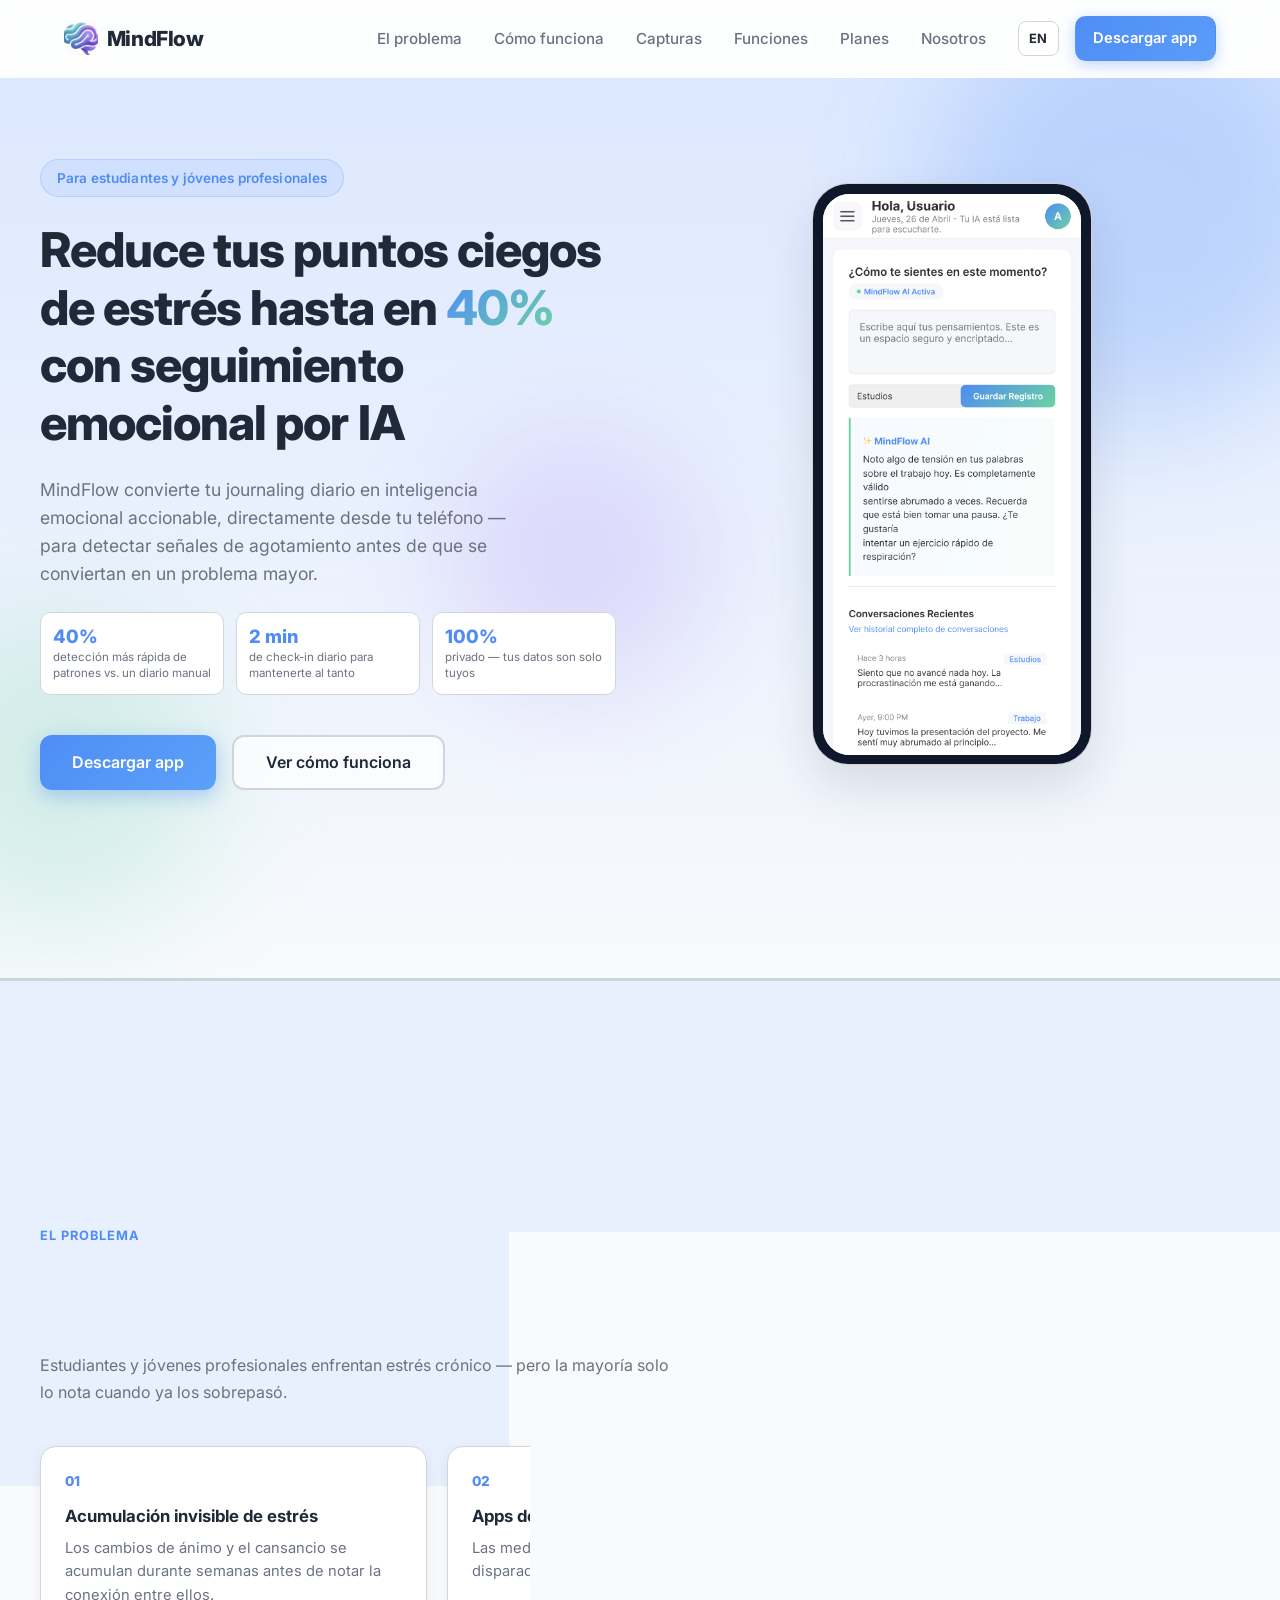
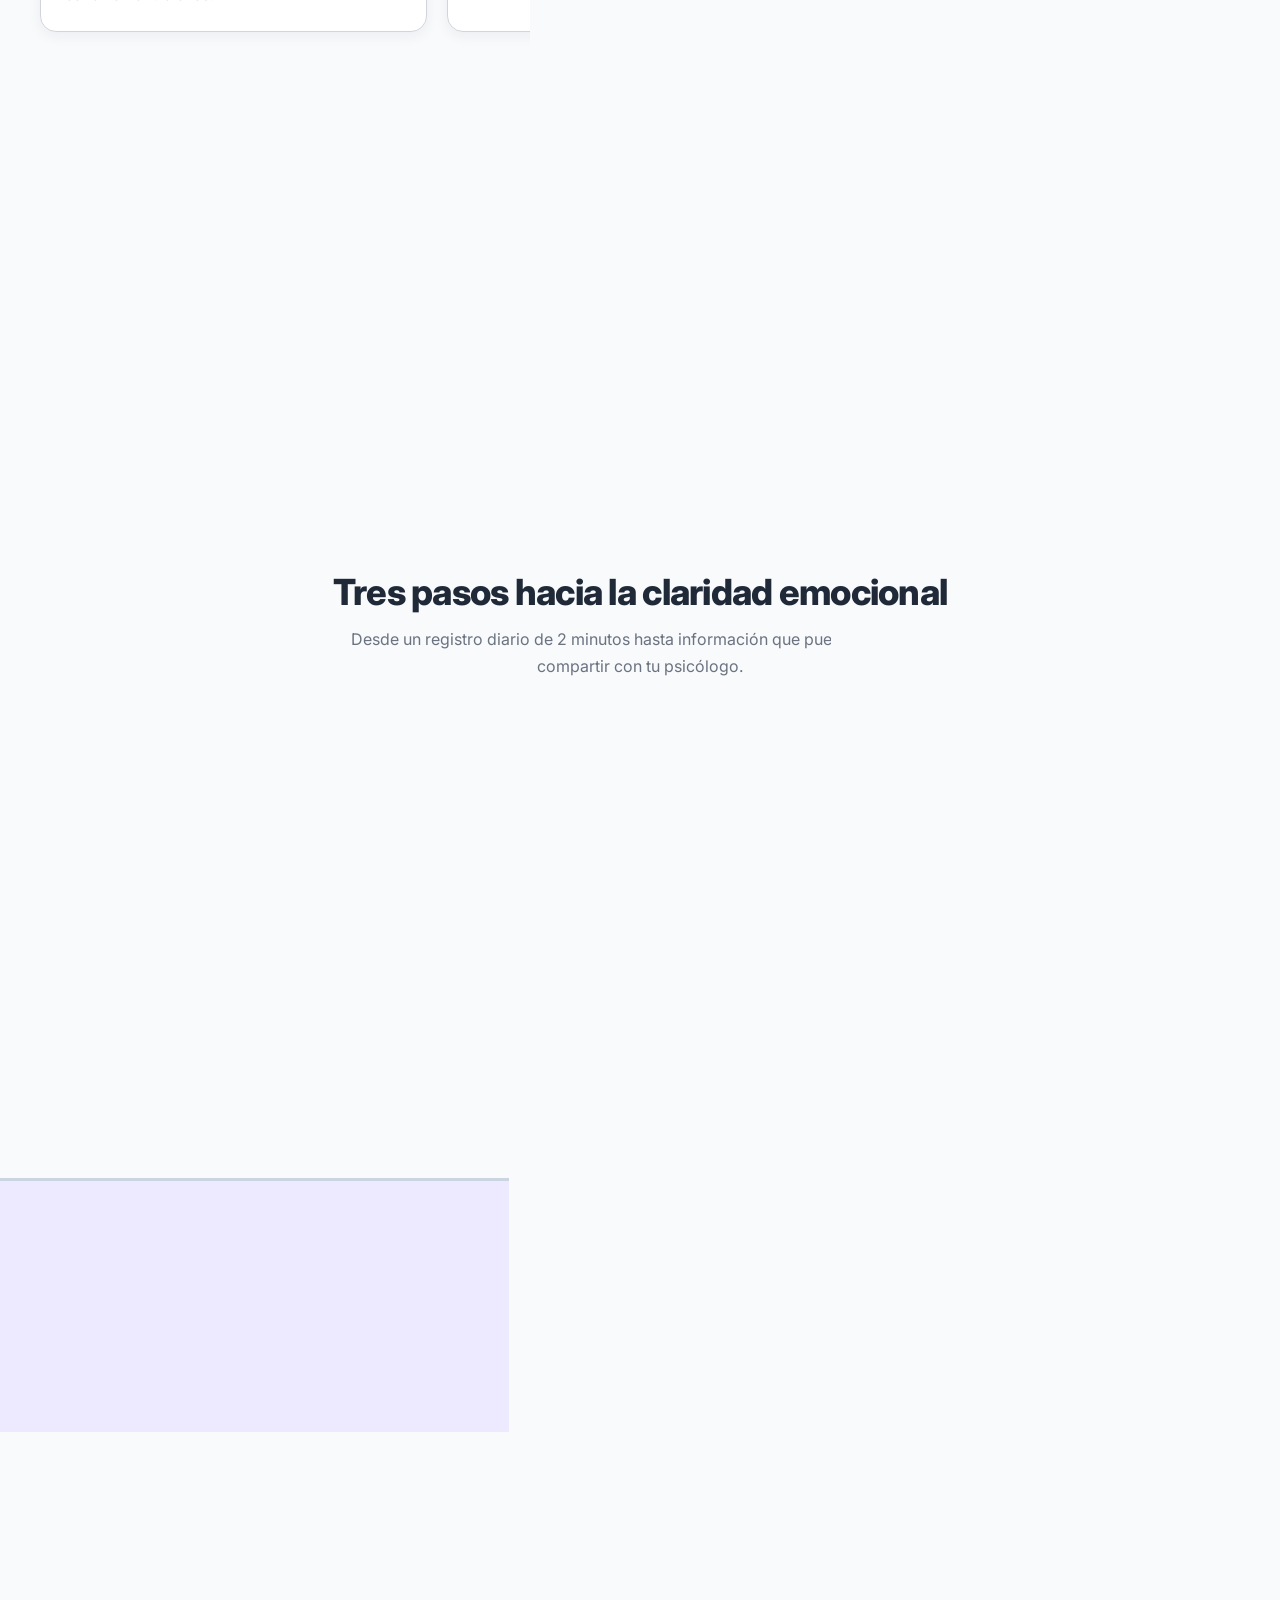
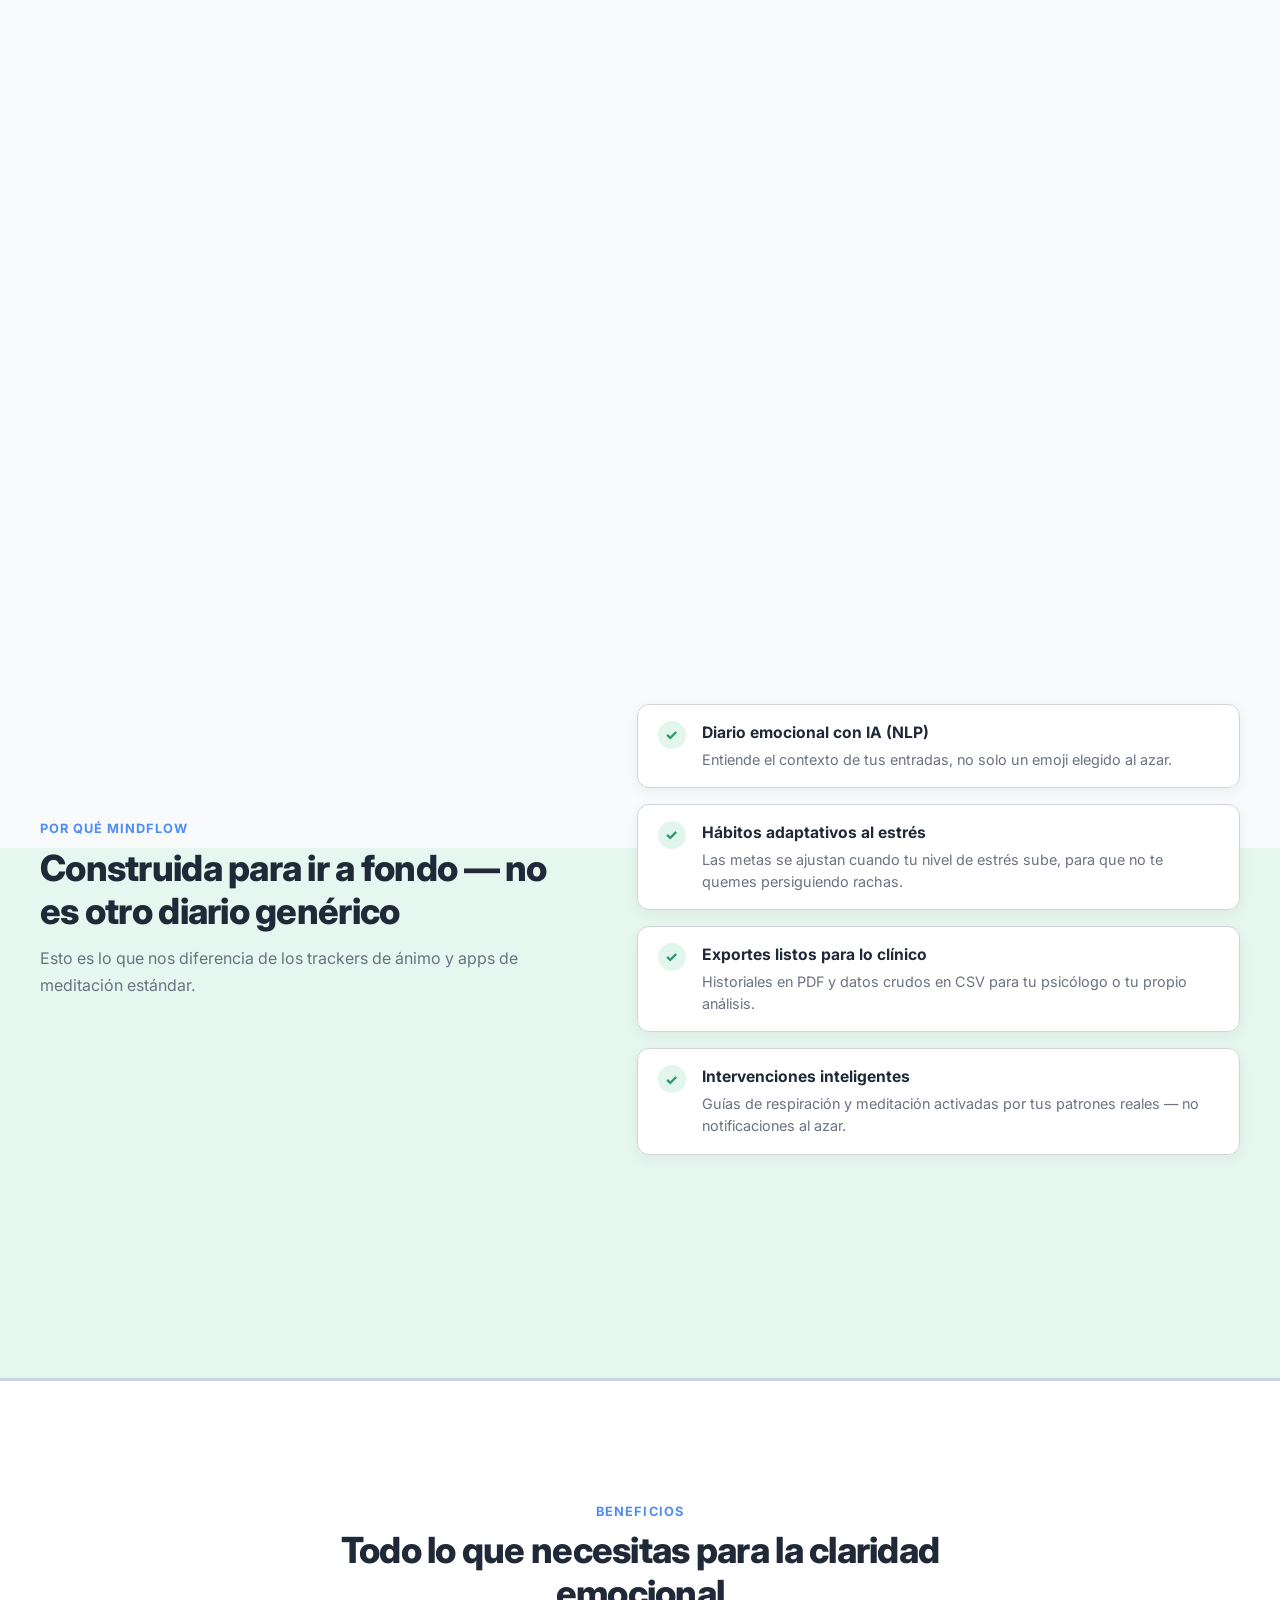
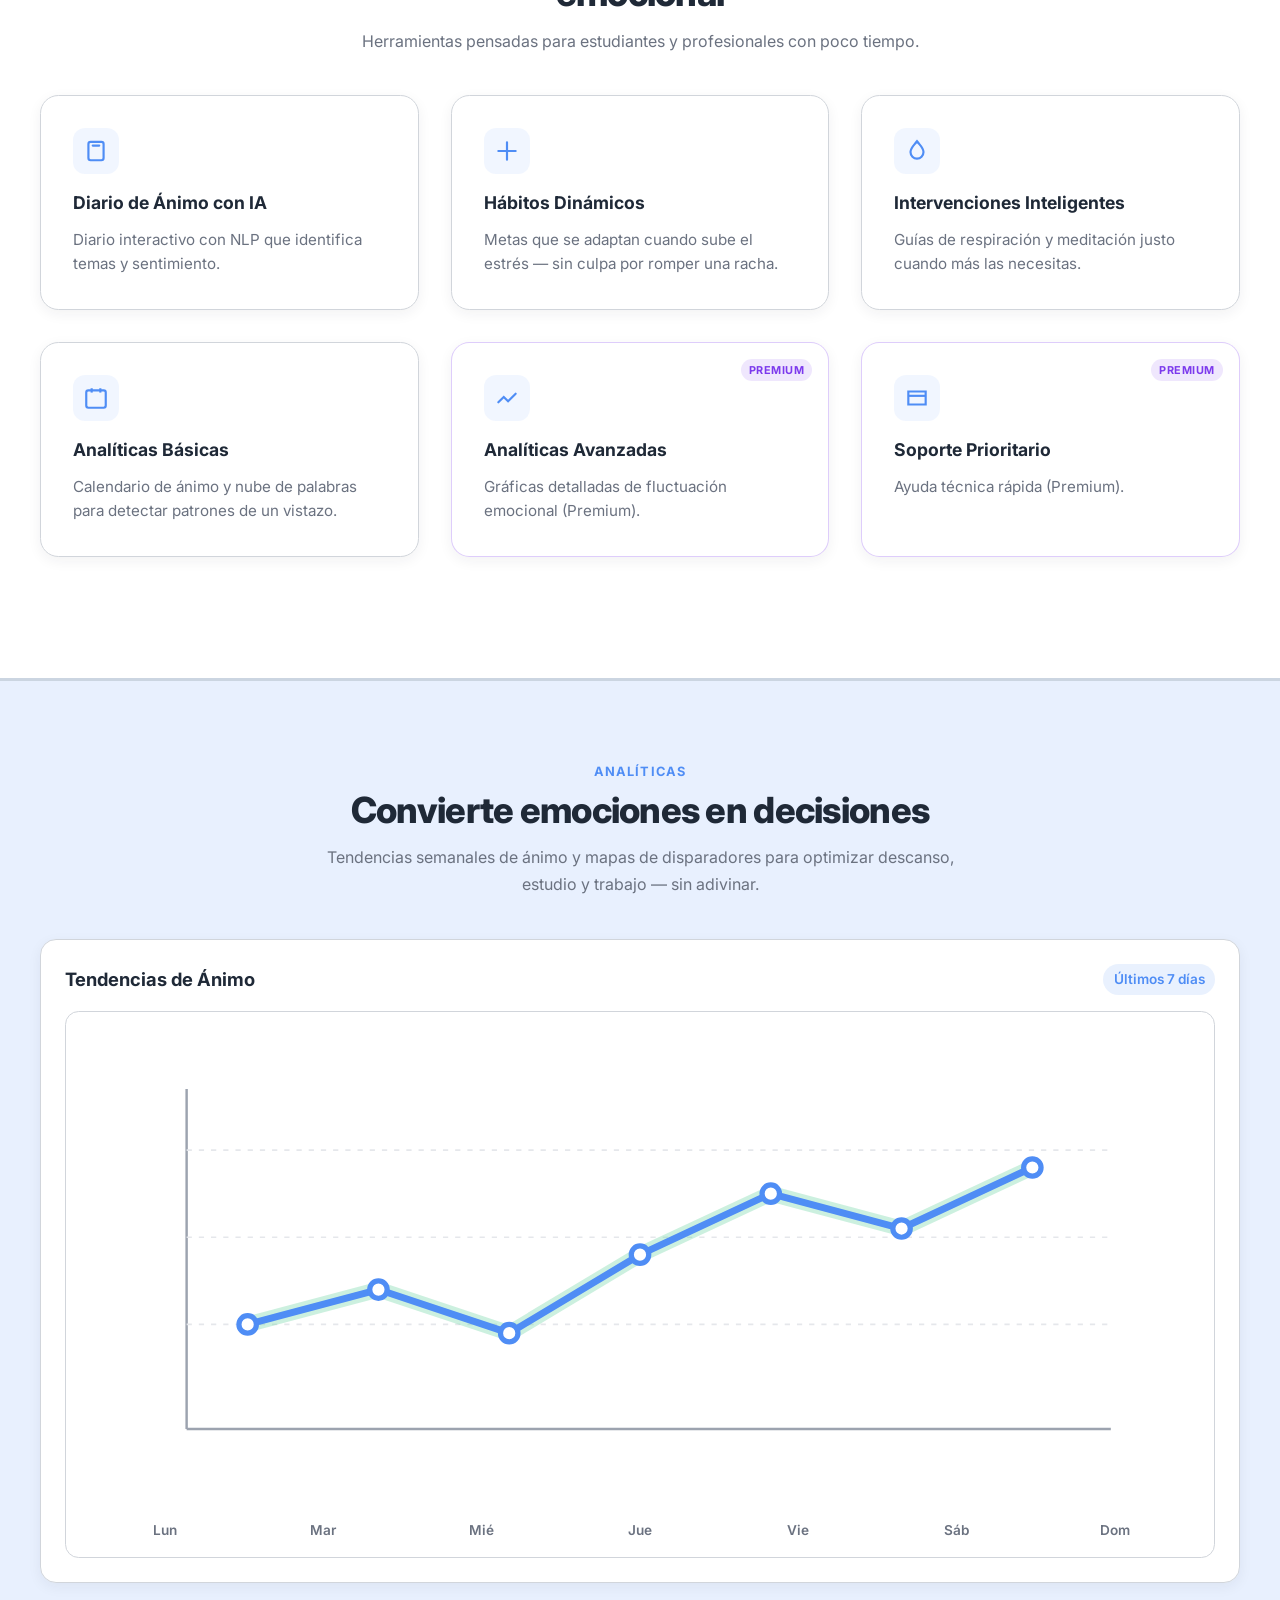
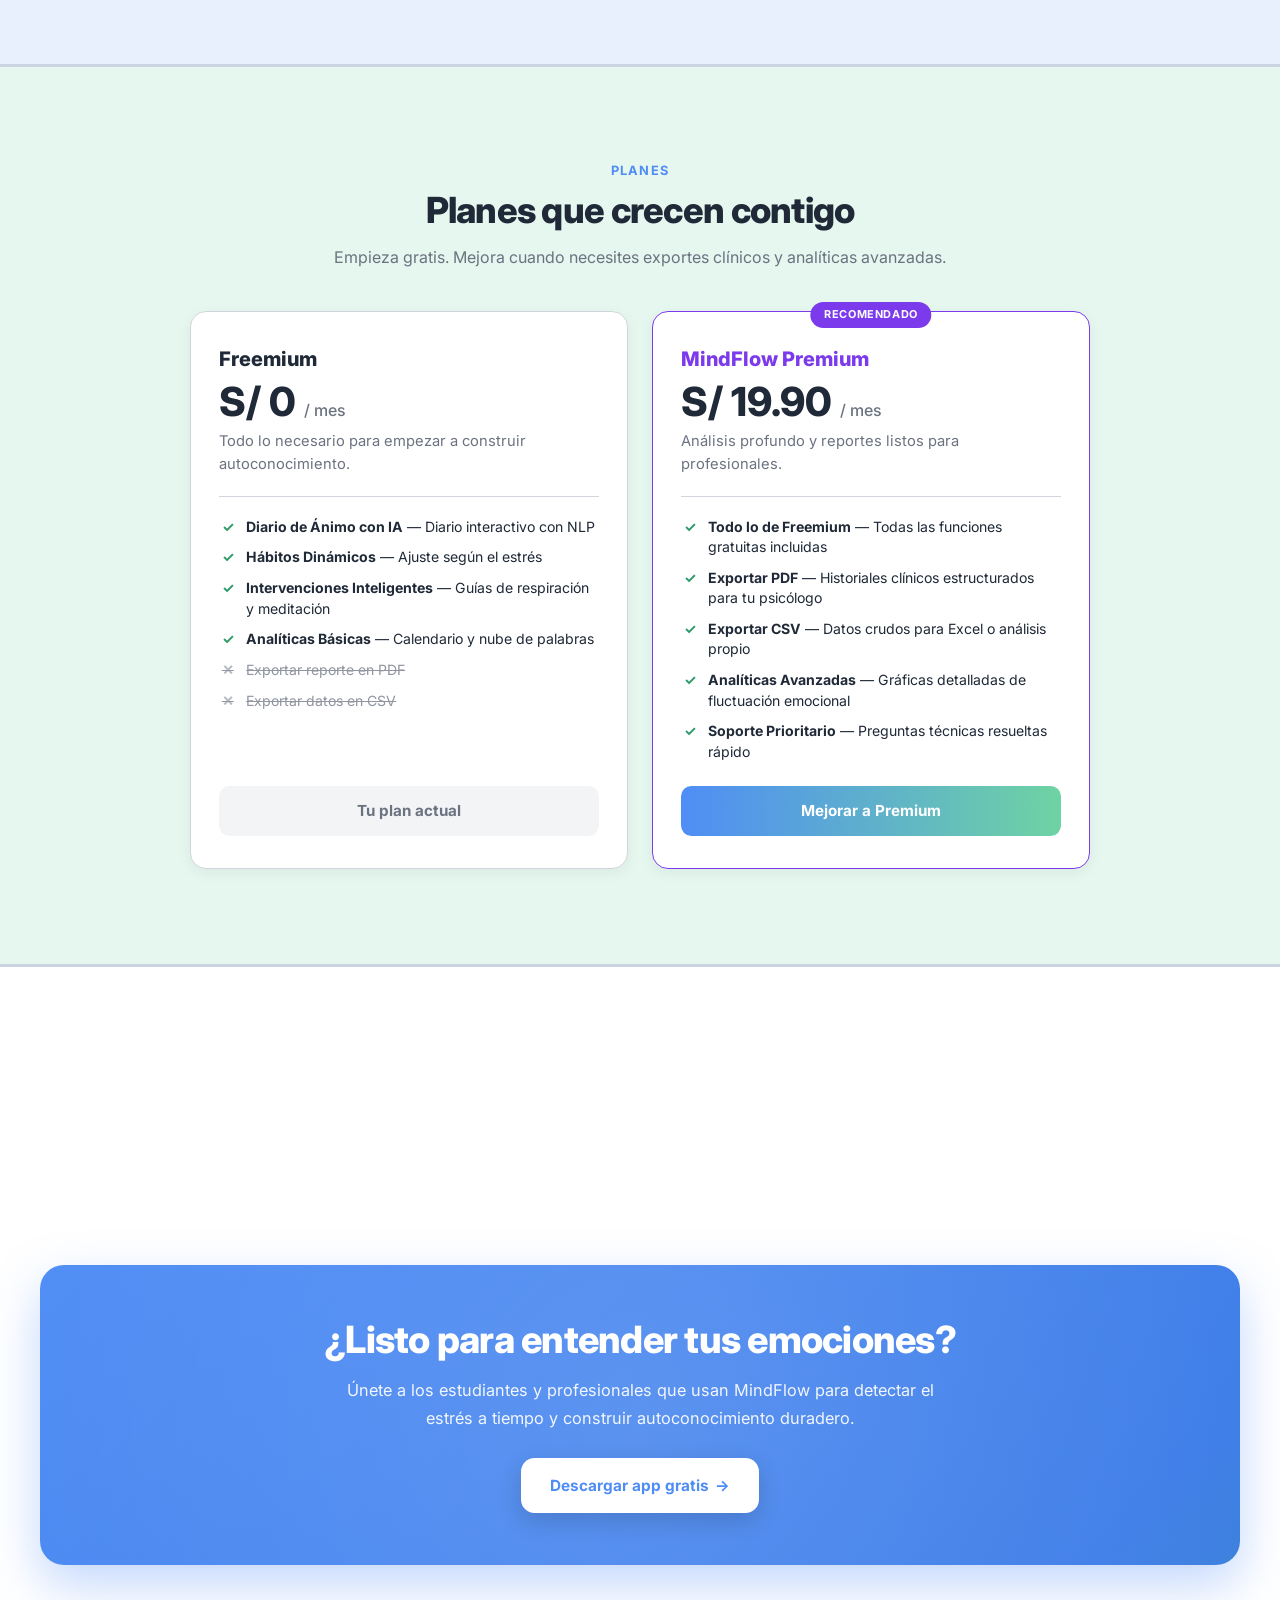
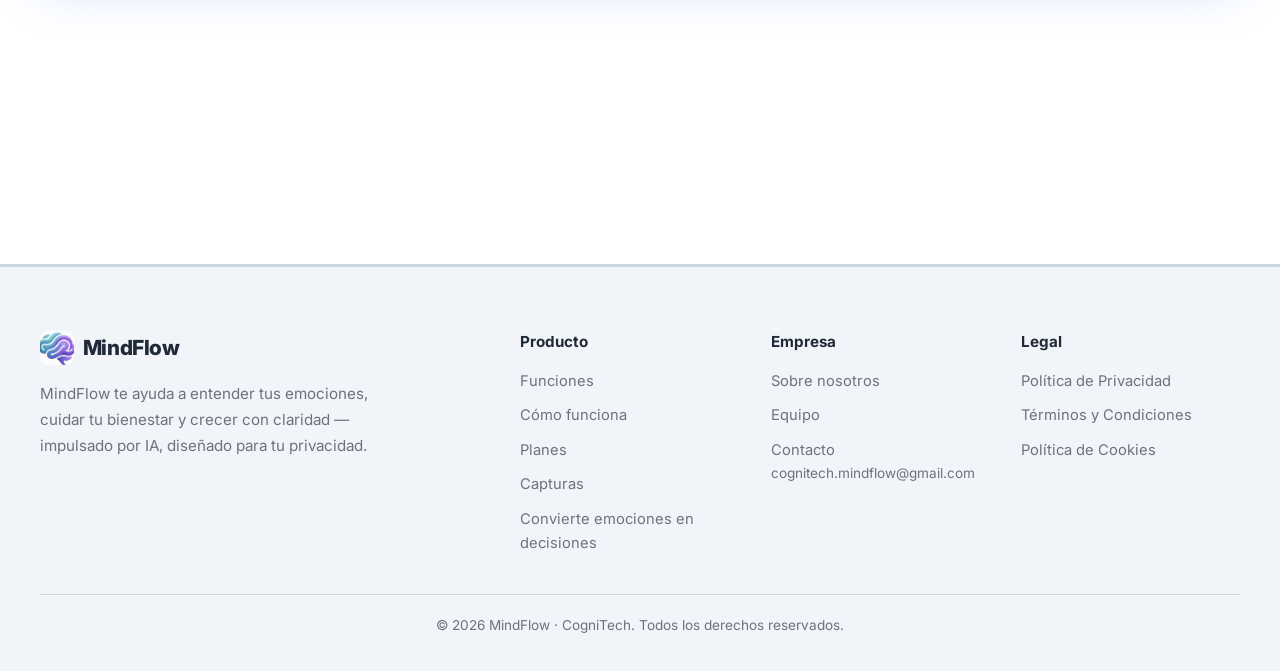
==== commit 1f166267: "fix: team bio accuracy, 5-up team grid, nav/section mismatch - Fernando's bio: drop SQL, add C# (not" ====
--- a/index.html
+++ b/index.html
@@ -30,7 +30,6 @@
 					<li><a href="#problem" data-i18n="nav.problem">Problema</a></li>
 					<li><a href="#how-it-works" data-i18n="nav.howItWorks">Cómo funciona</a></li>
 					<li><a href="#screenshots" data-i18n="nav.screenshots">Capturas</a></li>
-					<li><a href="#why-mindflow" data-i18n="nav.whyMindFlow">Por qué MindFlow</a></li>
 					<li><a href="#features" data-i18n="nav.features">Funciones</a></li>
 					<li><a href="#pricing" data-i18n="nav.pricing">Planes</a></li>
 					<li><a href="nosotros.html" data-i18n="nav.team">Nosotros</a></li>
--- a/assets/styles.css
+++ b/assets/styles.css
@@ -1257,8 +1257,8 @@
 /* —— Team (full bios, used on nosotros.html) —— */
 .team-full__grid {
 	display: grid;
-	grid-template-columns: repeat(auto-fit, minmax(260px, 1fr));
-	gap: 1.5rem;
+	grid-template-columns: repeat(5, minmax(0, 1fr));
+	gap: 1.25rem;
 }
 
 .team-bio-card {
@@ -1266,7 +1266,7 @@
 	flex-direction: column;
 	align-items: center;
 	text-align: center;
-	padding: 2rem 1.5rem;
+	padding: 1.5rem 1.1rem;
 	border-radius: 1.15rem;
 	border: 1px solid var(--borders);
 	background: var(--white);
@@ -1282,34 +1282,34 @@
 }
 
 .team-bio-card__photo {
-	width: 128px;
-	height: 128px;
+	width: 96px;
+	height: 96px;
 	border-radius: 50%;
 	object-fit: cover;
-	margin-bottom: 1.1rem;
+	margin-bottom: 1rem;
 	border: 3px solid var(--white);
 	box-shadow: 0 6px 18px rgba(0, 0, 0, 0.12);
 }
 
 .team-bio-card h3 {
-	font-size: 1.1rem;
+	font-size: 0.98rem;
 	font-weight: 700;
 	margin-bottom: 0.2rem;
 }
 
 .team-bio-card__role {
-	font-size: 0.82rem;
+	font-size: 0.72rem;
 	font-weight: 700;
 	color: var(--primary-blue);
 	text-transform: uppercase;
-	letter-spacing: 0.04em;
-	margin-bottom: 0.9rem;
+	letter-spacing: 0.03em;
+	margin-bottom: 0.8rem;
 }
 
 .team-bio-card__text {
-	font-size: 0.9rem;
-	color: var(--gray-text);
-	line-height: 1.65;
+	font-size: 0.82rem;
+	color: var(--gray-text);
+	line-height: 1.55;
 }
 
 /* —— Mission / Vision (nosotros.html) —— */
@@ -1721,6 +1721,10 @@
 	.screenshots__grid {
 		grid-template-columns: repeat(2, 1fr);
 	}
+
+	.team-full__grid {
+		grid-template-columns: repeat(3, 1fr);
+	}
 }
 
 @media (max-width: 900px) {
@@ -1772,6 +1776,10 @@
 		grid-template-columns: 1fr;
 	}
 
+	.team-full__grid {
+		grid-template-columns: repeat(2, 1fr);
+	}
+
 	.steps__connector {
 		display: none;
 	}
@@ -1850,6 +1858,12 @@
 		flex-wrap: wrap;
 	}
 
+	.team-full__grid {
+		grid-template-columns: 1fr;
+		max-width: 320px;
+		margin: 0 auto;
+	}
+
 	.navbar__menu a,
 	.btn-signup {
 		font-size: 0.9rem;
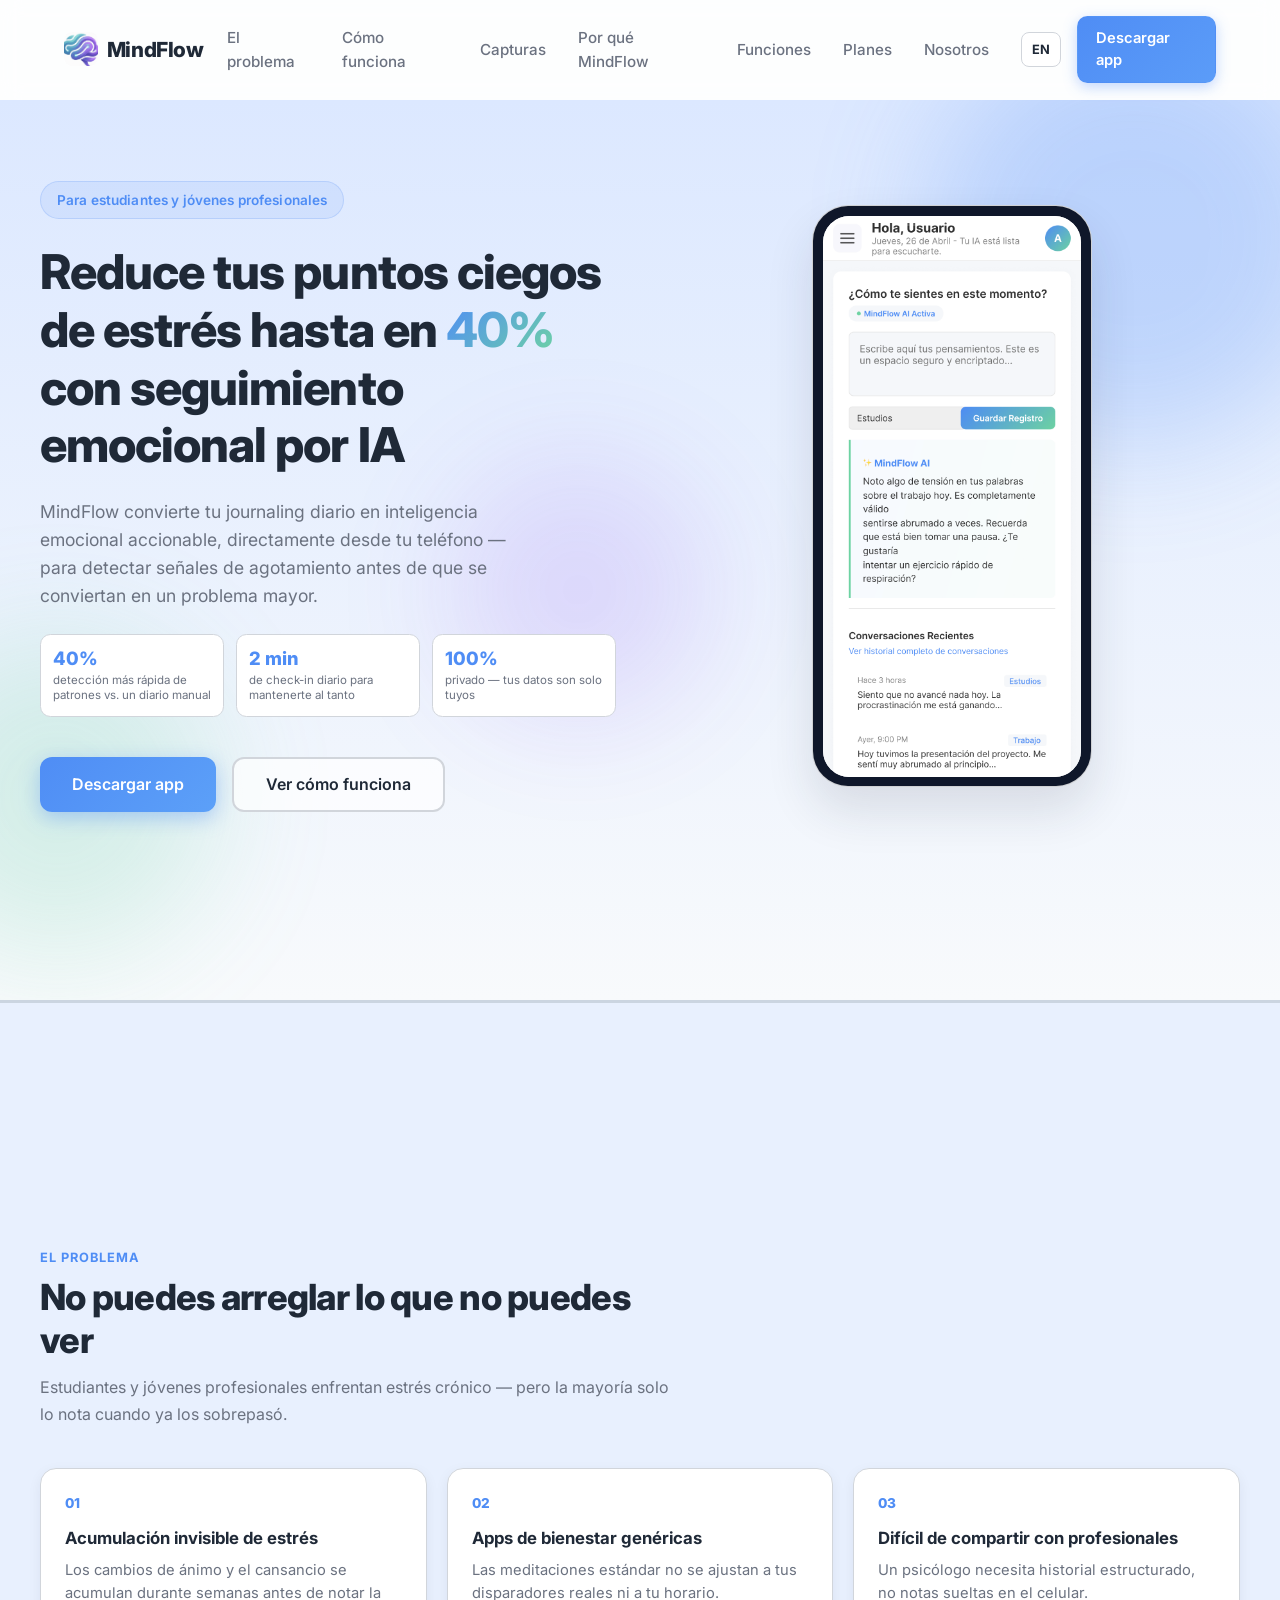
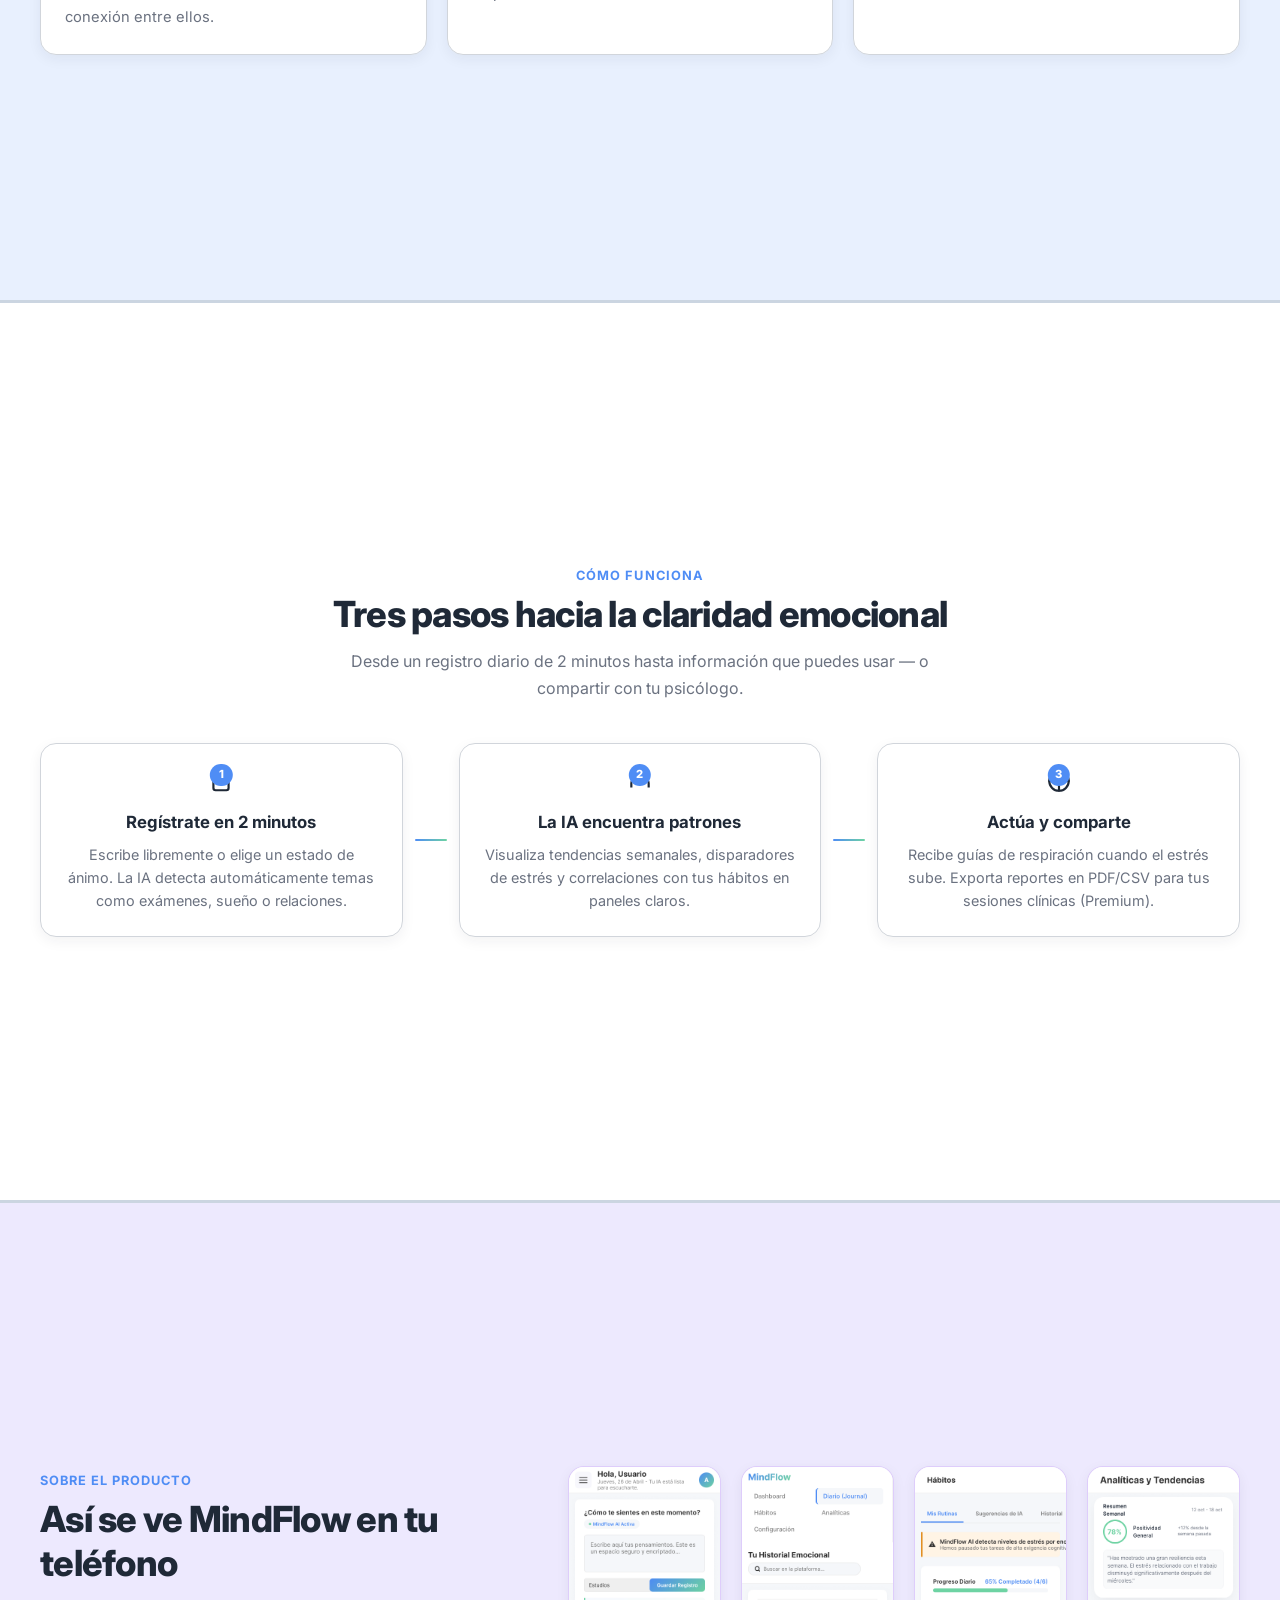
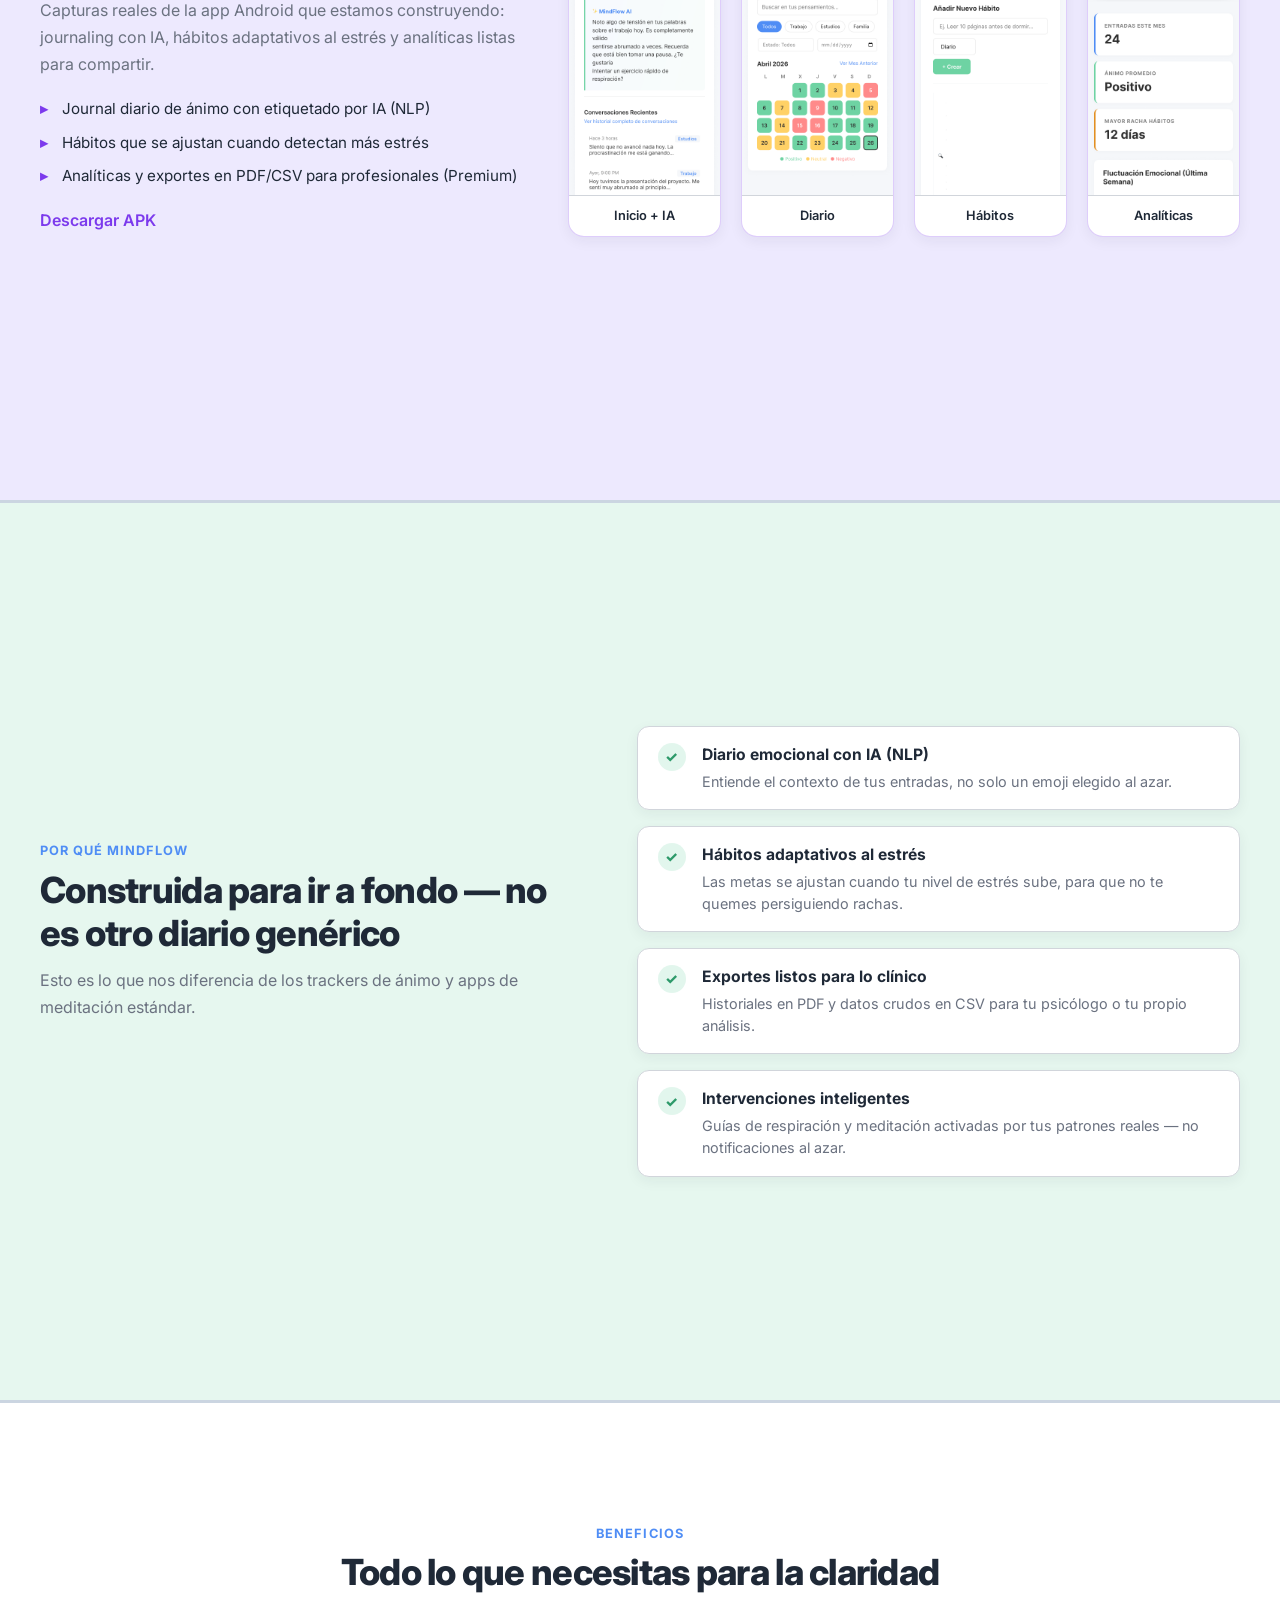
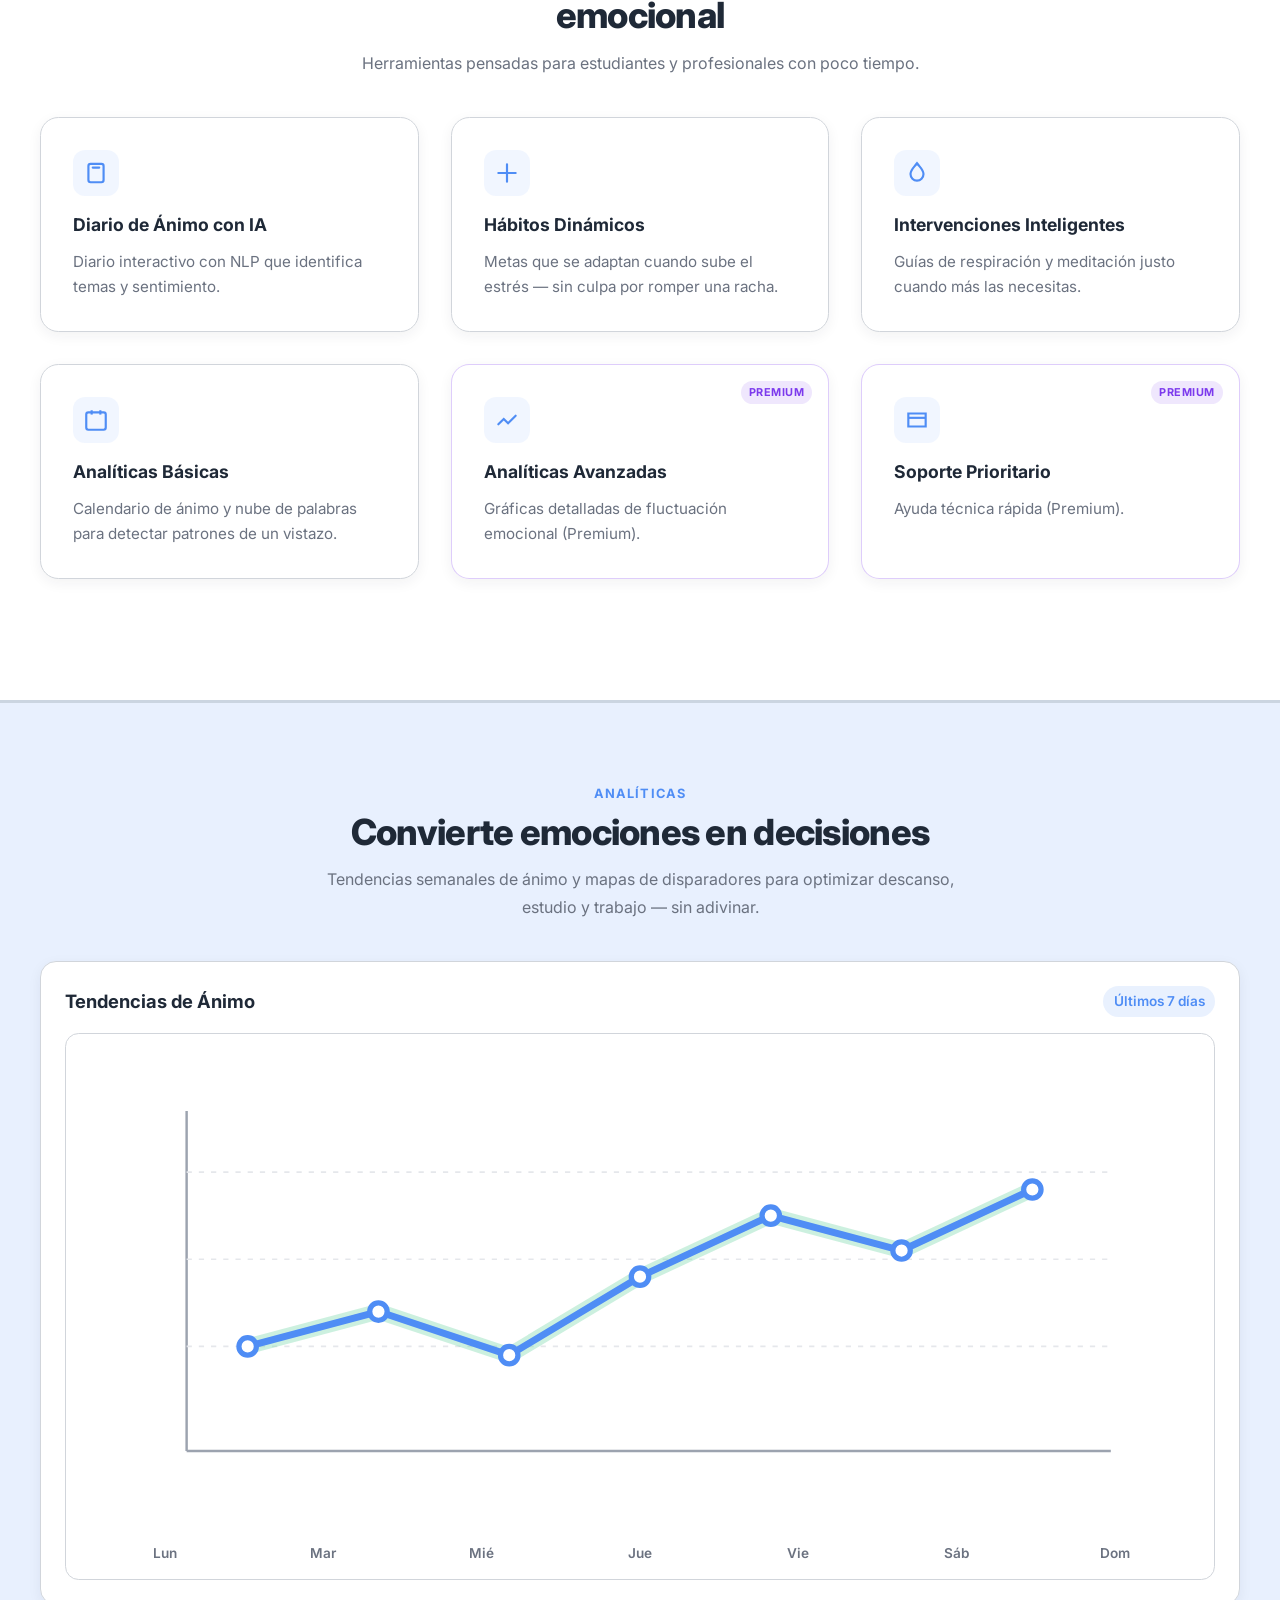
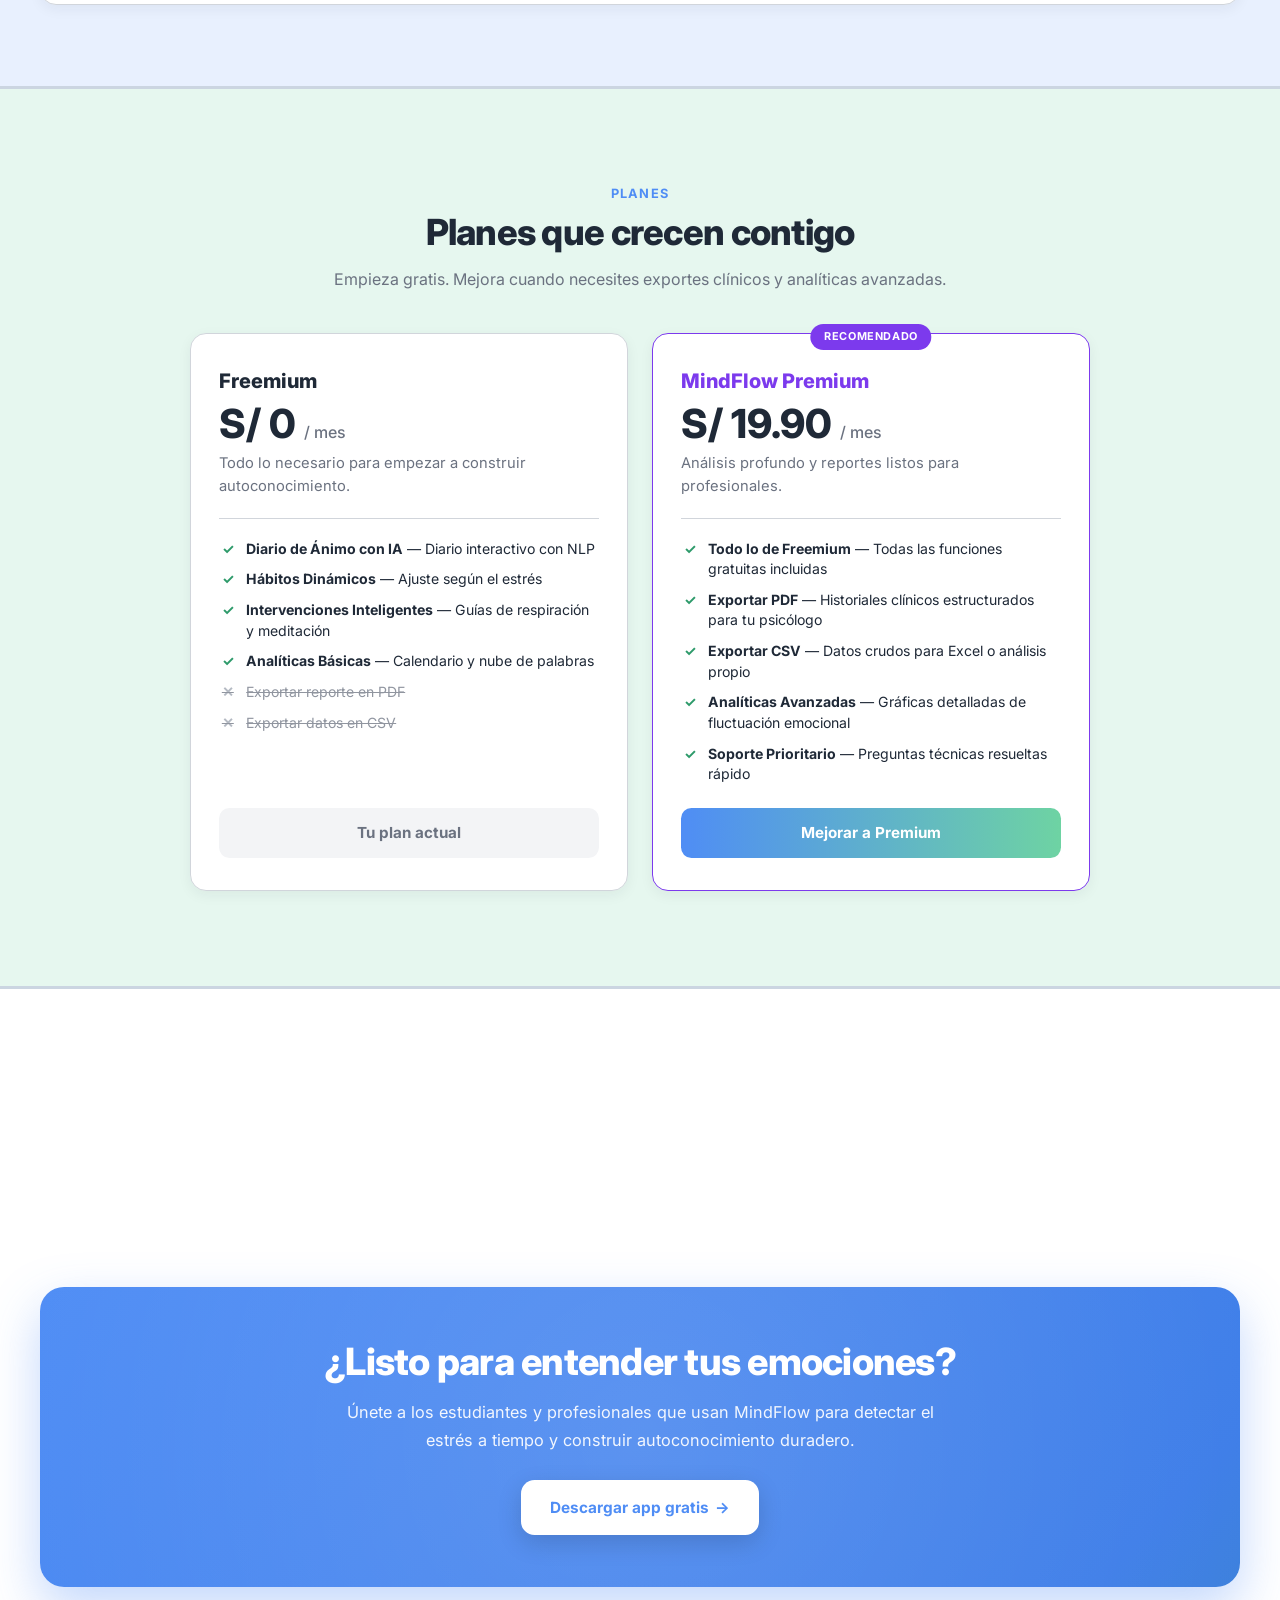
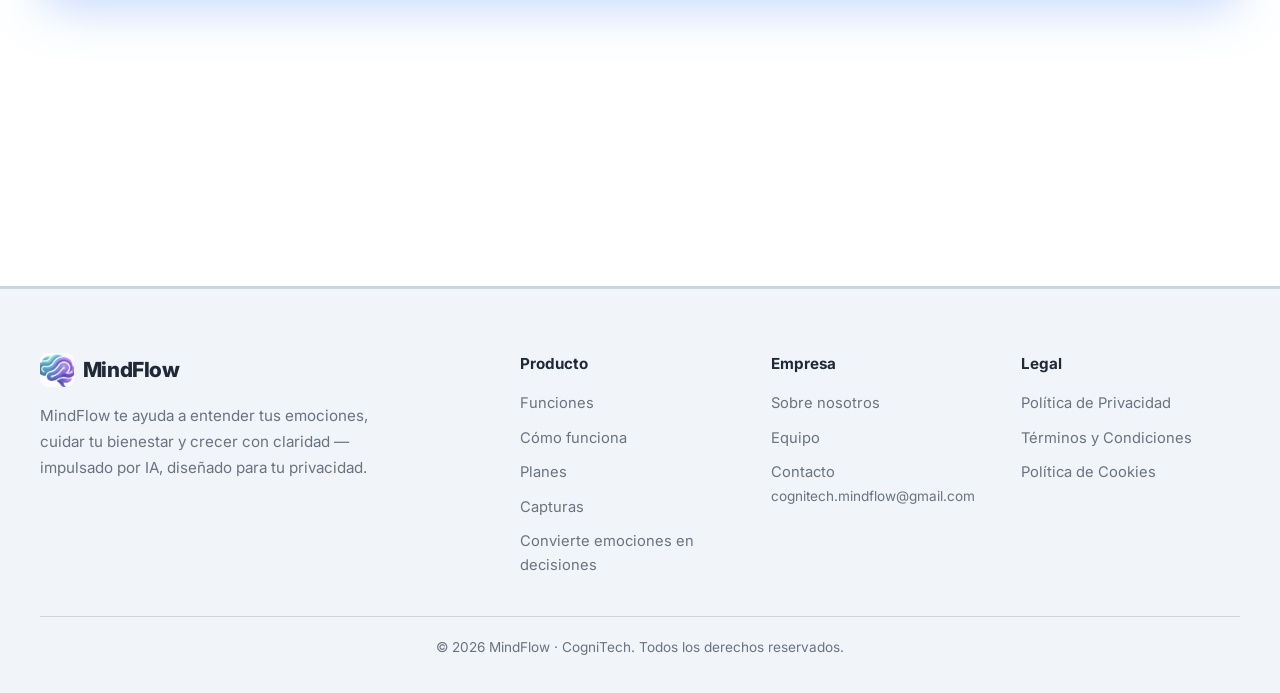
==== commit 5e6a3b79: "feat: build landing page from scratch for the mobile app pivot Adapts the prior-course teammate's si" ====
--- a/index.html
+++ b/index.html
@@ -30,6 +30,7 @@
 					<li><a href="#problem" data-i18n="nav.problem">Problema</a></li>
 					<li><a href="#how-it-works" data-i18n="nav.howItWorks">Cómo funciona</a></li>
 					<li><a href="#screenshots" data-i18n="nav.screenshots">Capturas</a></li>
+					<li><a href="#why-mindflow" data-i18n="nav.whyMindFlow">Por qué MindFlow</a></li>
 					<li><a href="#features" data-i18n="nav.features">Funciones</a></li>
 					<li><a href="#pricing" data-i18n="nav.pricing">Planes</a></li>
 					<li><a href="nosotros.html" data-i18n="nav.team">Nosotros</a></li>
--- a/assets/styles.css
+++ b/assets/styles.css
@@ -1257,8 +1257,8 @@
 /* —— Team (full bios, used on nosotros.html) —— */
 .team-full__grid {
 	display: grid;
-	grid-template-columns: repeat(5, minmax(0, 1fr));
-	gap: 1.25rem;
+	grid-template-columns: repeat(auto-fit, minmax(260px, 1fr));
+	gap: 1.5rem;
 }
 
 .team-bio-card {
@@ -1266,7 +1266,7 @@
 	flex-direction: column;
 	align-items: center;
 	text-align: center;
-	padding: 1.5rem 1.1rem;
+	padding: 2rem 1.5rem;
 	border-radius: 1.15rem;
 	border: 1px solid var(--borders);
 	background: var(--white);
@@ -1282,34 +1282,34 @@
 }
 
 .team-bio-card__photo {
-	width: 96px;
-	height: 96px;
+	width: 128px;
+	height: 128px;
 	border-radius: 50%;
 	object-fit: cover;
-	margin-bottom: 1rem;
+	margin-bottom: 1.1rem;
 	border: 3px solid var(--white);
 	box-shadow: 0 6px 18px rgba(0, 0, 0, 0.12);
 }
 
 .team-bio-card h3 {
-	font-size: 0.98rem;
+	font-size: 1.1rem;
 	font-weight: 700;
 	margin-bottom: 0.2rem;
 }
 
 .team-bio-card__role {
-	font-size: 0.72rem;
+	font-size: 0.82rem;
 	font-weight: 700;
 	color: var(--primary-blue);
 	text-transform: uppercase;
-	letter-spacing: 0.03em;
-	margin-bottom: 0.8rem;
+	letter-spacing: 0.04em;
+	margin-bottom: 0.9rem;
 }
 
 .team-bio-card__text {
-	font-size: 0.82rem;
-	color: var(--gray-text);
-	line-height: 1.55;
+	font-size: 0.9rem;
+	color: var(--gray-text);
+	line-height: 1.65;
 }
 
 /* —— Mission / Vision (nosotros.html) —— */
@@ -1721,10 +1721,6 @@
 	.screenshots__grid {
 		grid-template-columns: repeat(2, 1fr);
 	}
-
-	.team-full__grid {
-		grid-template-columns: repeat(3, 1fr);
-	}
 }
 
 @media (max-width: 900px) {
@@ -1776,10 +1772,6 @@
 		grid-template-columns: 1fr;
 	}
 
-	.team-full__grid {
-		grid-template-columns: repeat(2, 1fr);
-	}
-
 	.steps__connector {
 		display: none;
 	}
@@ -1858,12 +1850,6 @@
 		flex-wrap: wrap;
 	}
 
-	.team-full__grid {
-		grid-template-columns: 1fr;
-		max-width: 320px;
-		margin: 0 auto;
-	}
-
 	.navbar__menu a,
 	.btn-signup {
 		font-size: 0.9rem;
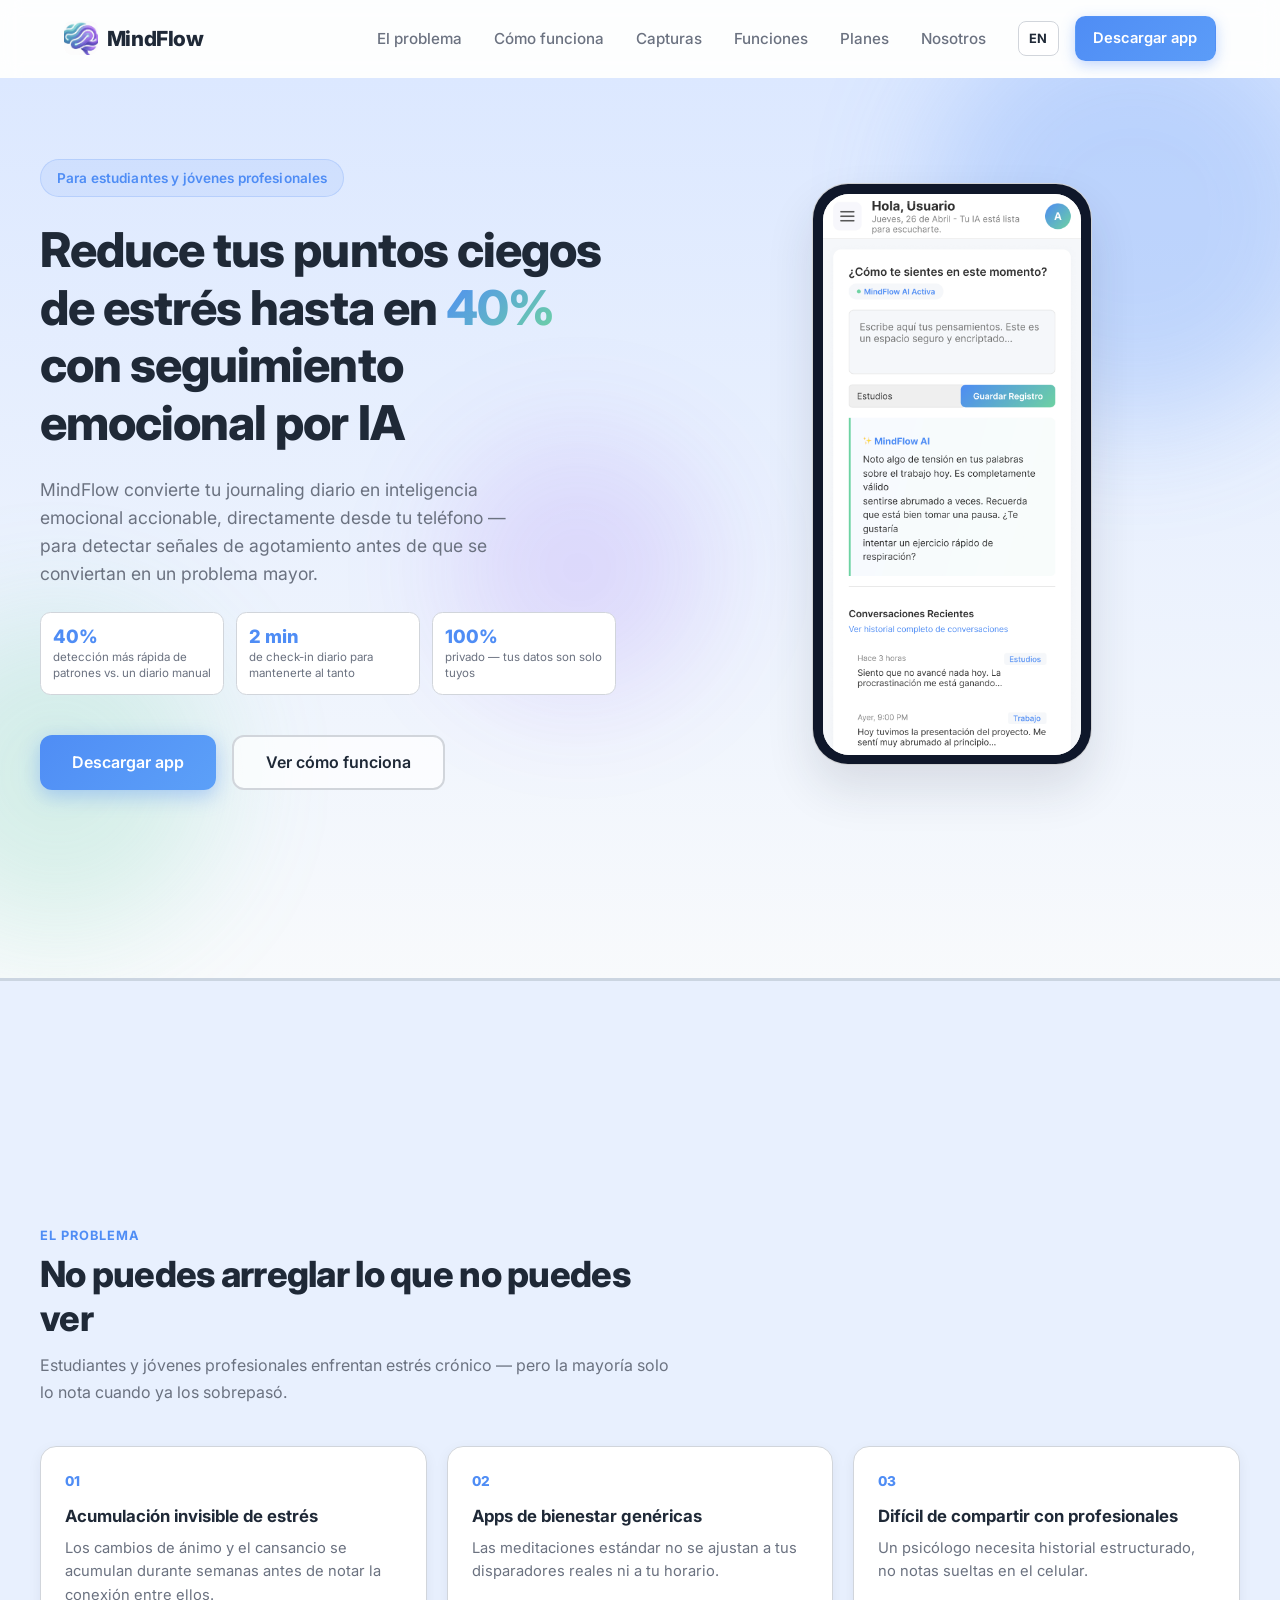
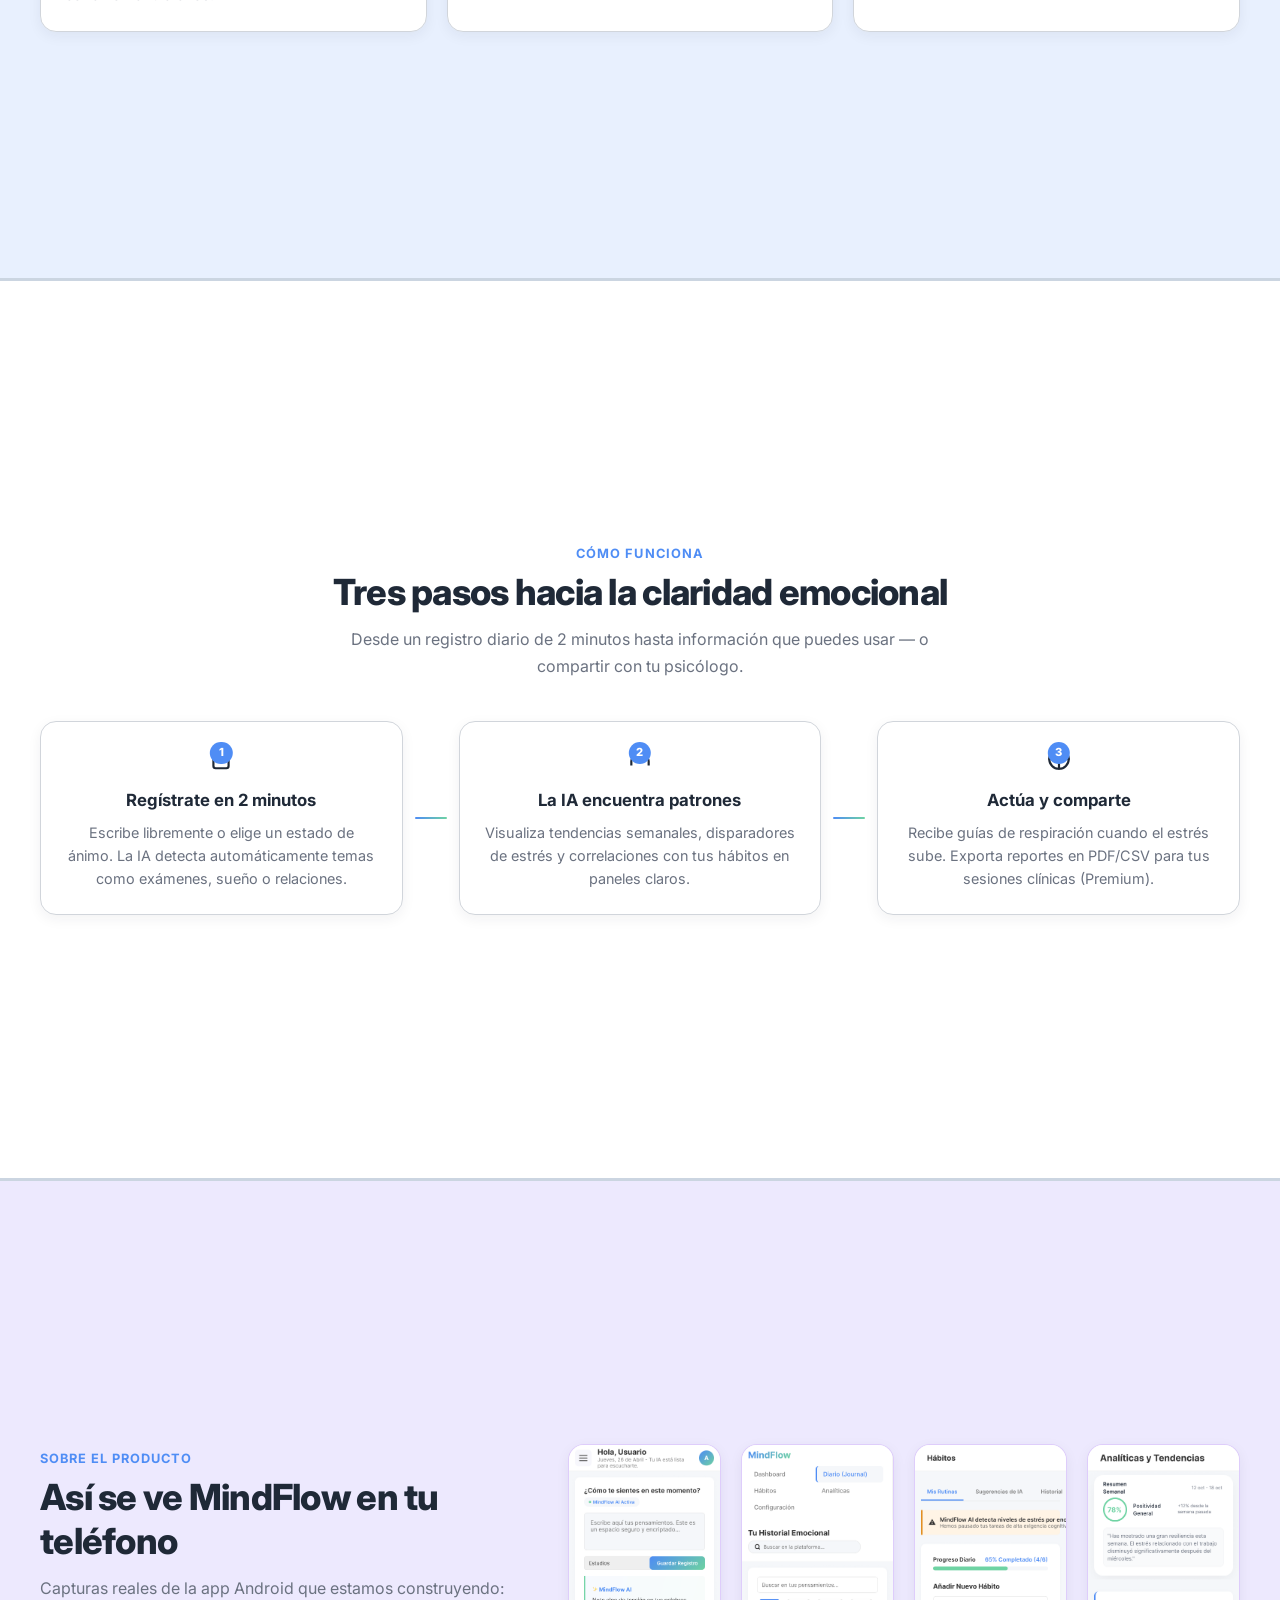
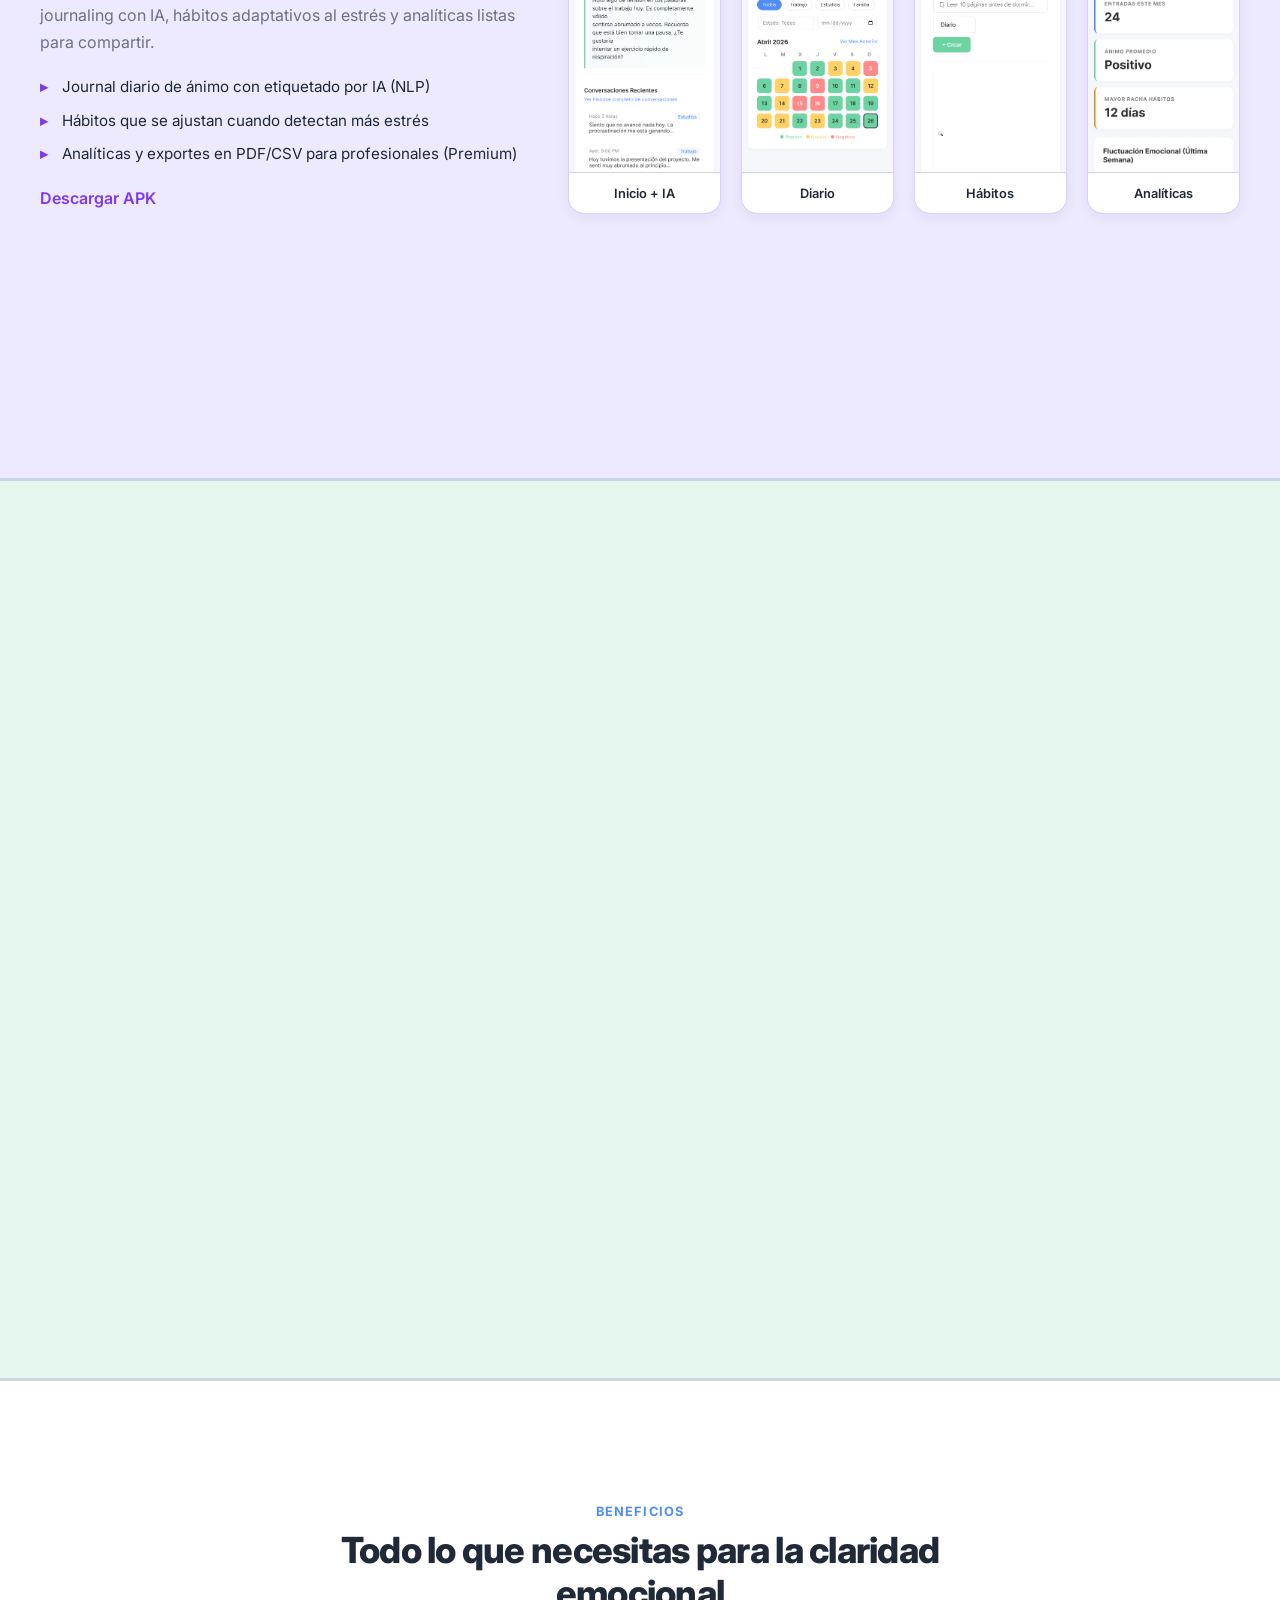
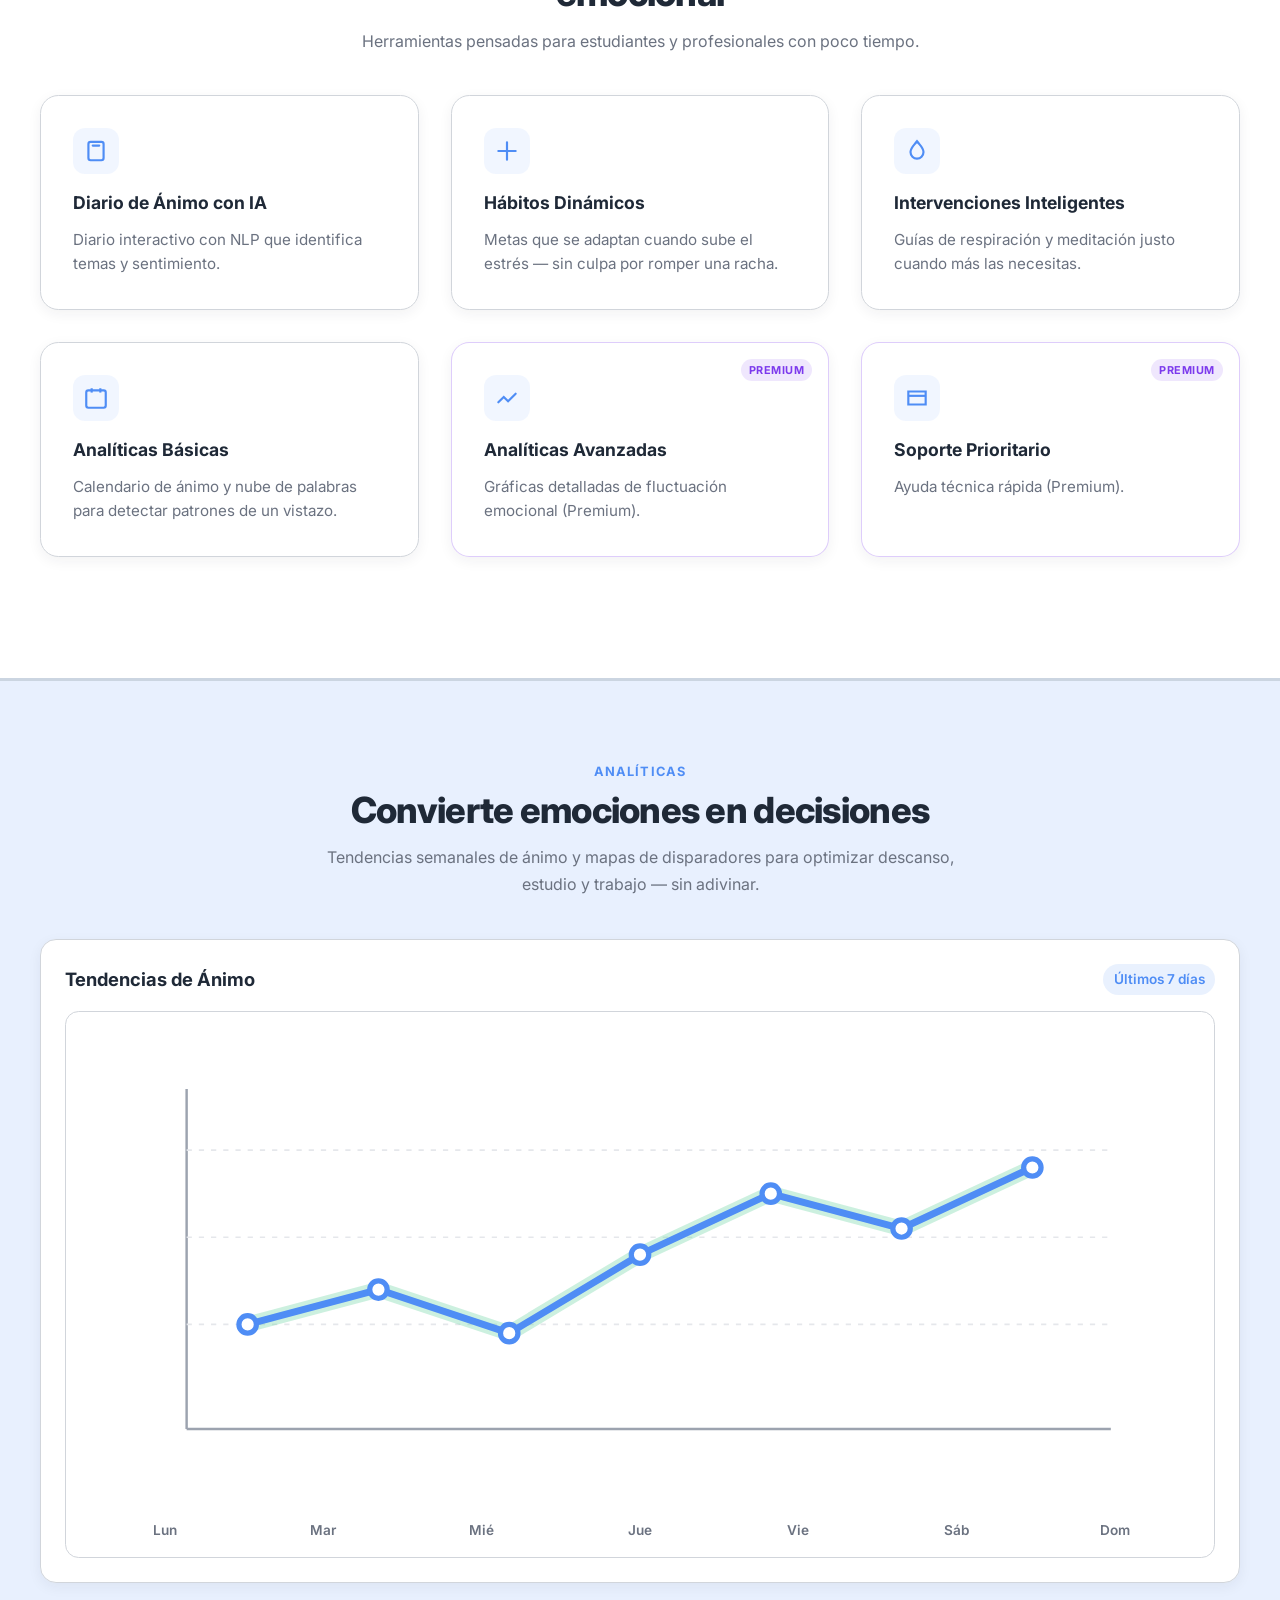
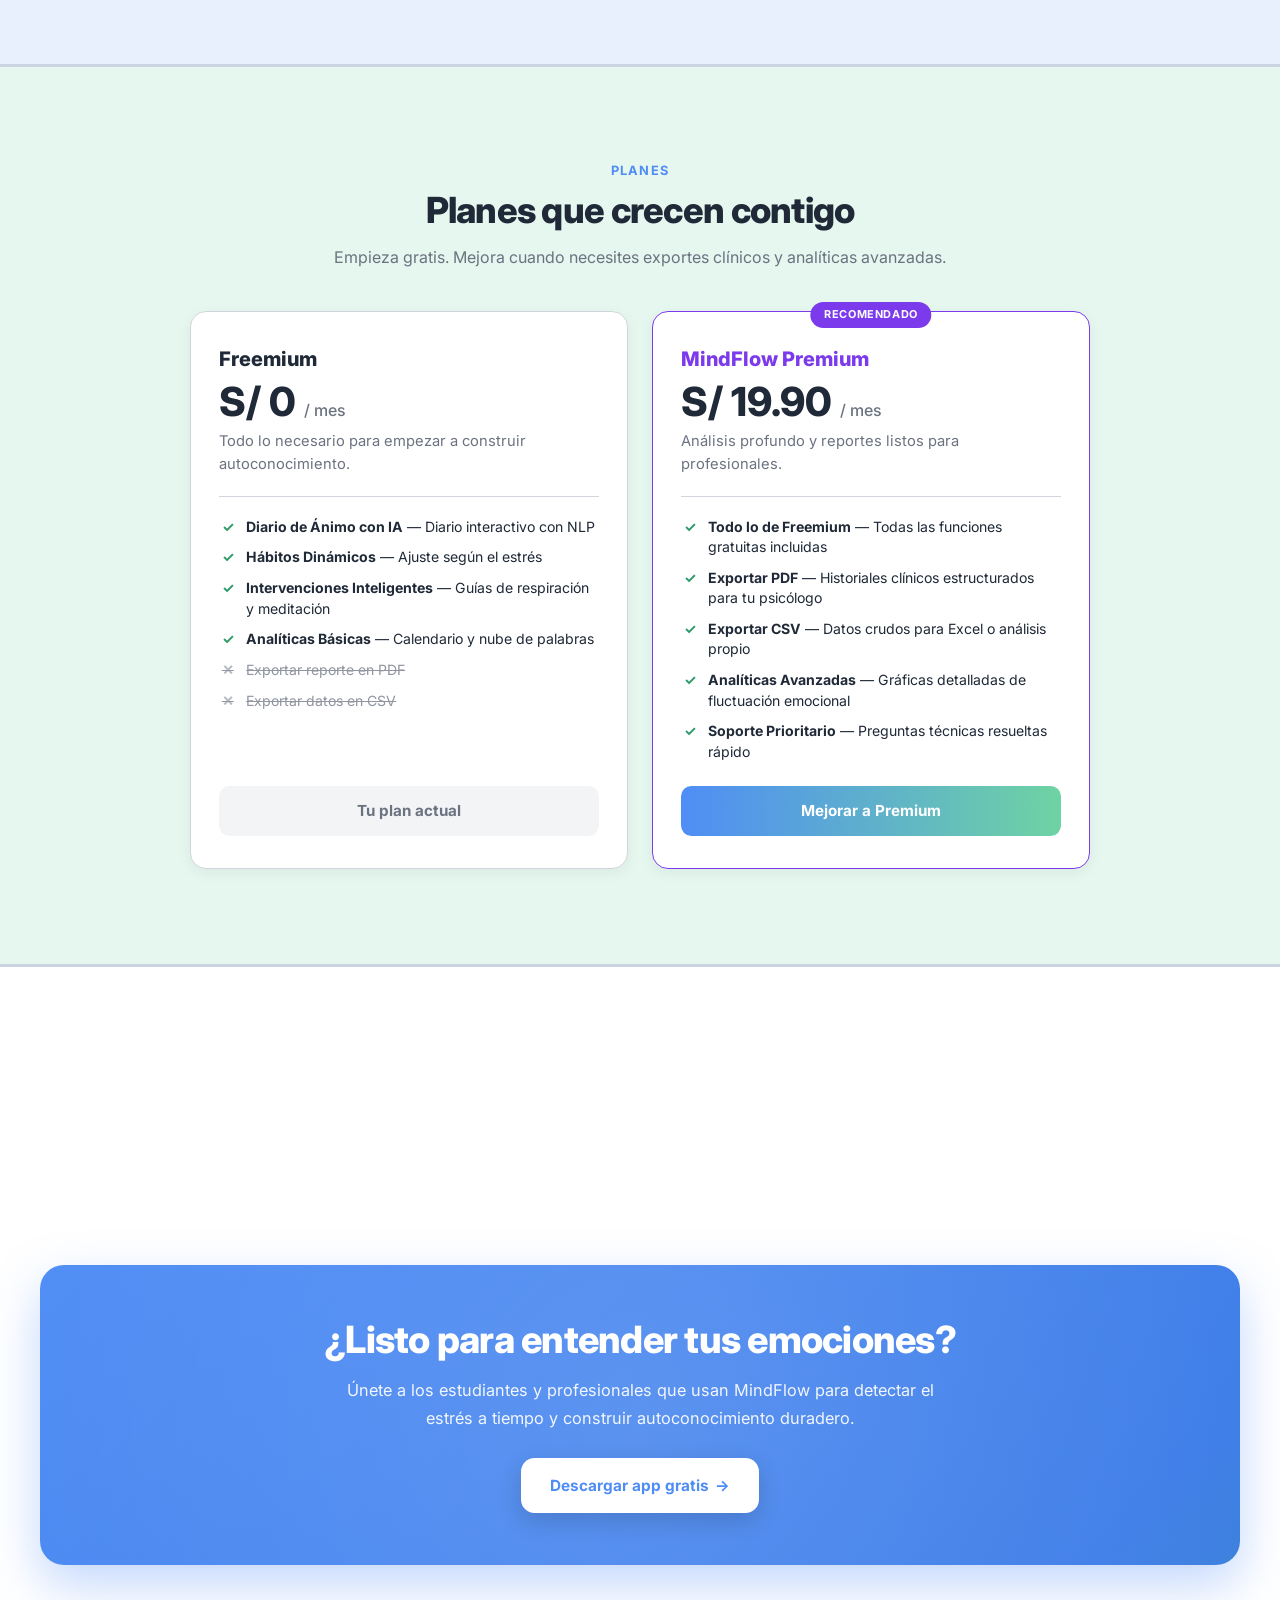
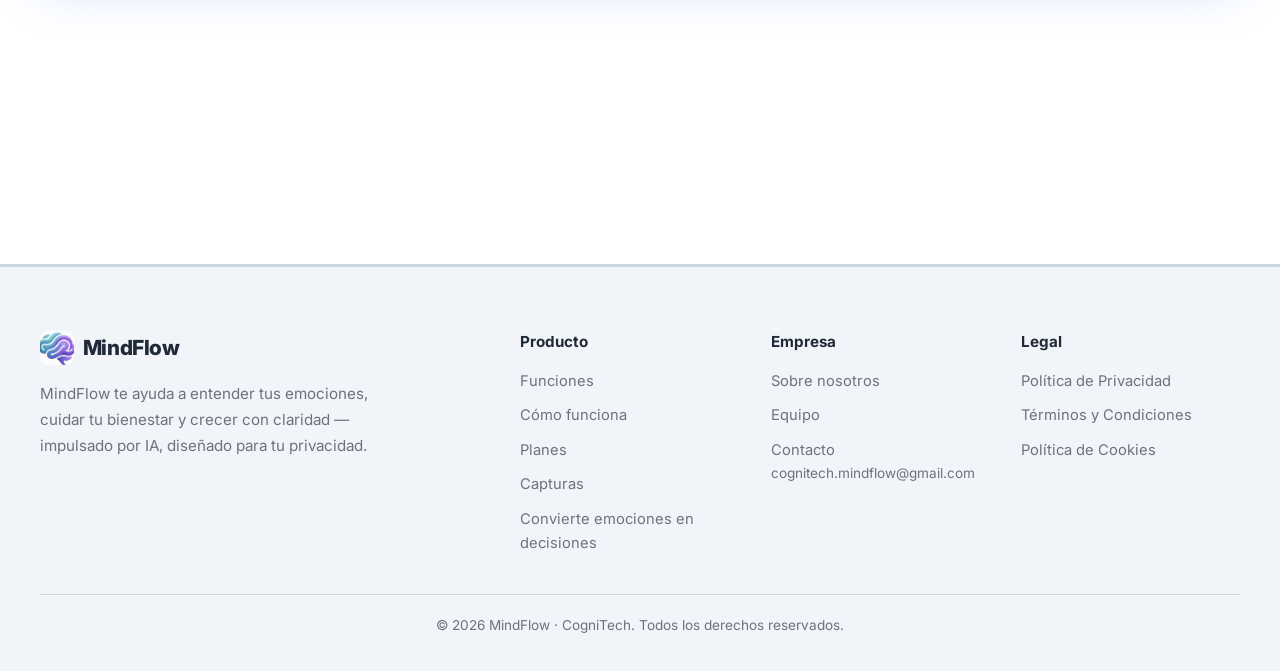
==== commit 42f8988f: "Merge pull request #2 from upc-pre-202620-1acc0238-4950-CogniTech/feature/landing-page-redesign Feat" ====
--- a/index.html
+++ b/index.html
@@ -30,7 +30,6 @@
 					<li><a href="#problem" data-i18n="nav.problem">Problema</a></li>
 					<li><a href="#how-it-works" data-i18n="nav.howItWorks">Cómo funciona</a></li>
 					<li><a href="#screenshots" data-i18n="nav.screenshots">Capturas</a></li>
-					<li><a href="#why-mindflow" data-i18n="nav.whyMindFlow">Por qué MindFlow</a></li>
 					<li><a href="#features" data-i18n="nav.features">Funciones</a></li>
 					<li><a href="#pricing" data-i18n="nav.pricing">Planes</a></li>
 					<li><a href="nosotros.html" data-i18n="nav.team">Nosotros</a></li>
--- a/assets/styles.css
+++ b/assets/styles.css
@@ -1257,8 +1257,8 @@
 /* —— Team (full bios, used on nosotros.html) —— */
 .team-full__grid {
 	display: grid;
-	grid-template-columns: repeat(auto-fit, minmax(260px, 1fr));
-	gap: 1.5rem;
+	grid-template-columns: repeat(5, minmax(0, 1fr));
+	gap: 1.25rem;
 }
 
 .team-bio-card {
@@ -1266,7 +1266,7 @@
 	flex-direction: column;
 	align-items: center;
 	text-align: center;
-	padding: 2rem 1.5rem;
+	padding: 1.5rem 1.1rem;
 	border-radius: 1.15rem;
 	border: 1px solid var(--borders);
 	background: var(--white);
@@ -1282,34 +1282,34 @@
 }
 
 .team-bio-card__photo {
-	width: 128px;
-	height: 128px;
+	width: 96px;
+	height: 96px;
 	border-radius: 50%;
 	object-fit: cover;
-	margin-bottom: 1.1rem;
+	margin-bottom: 1rem;
 	border: 3px solid var(--white);
 	box-shadow: 0 6px 18px rgba(0, 0, 0, 0.12);
 }
 
 .team-bio-card h3 {
-	font-size: 1.1rem;
+	font-size: 0.98rem;
 	font-weight: 700;
 	margin-bottom: 0.2rem;
 }
 
 .team-bio-card__role {
-	font-size: 0.82rem;
+	font-size: 0.72rem;
 	font-weight: 700;
 	color: var(--primary-blue);
 	text-transform: uppercase;
-	letter-spacing: 0.04em;
-	margin-bottom: 0.9rem;
+	letter-spacing: 0.03em;
+	margin-bottom: 0.8rem;
 }
 
 .team-bio-card__text {
-	font-size: 0.9rem;
-	color: var(--gray-text);
-	line-height: 1.65;
+	font-size: 0.82rem;
+	color: var(--gray-text);
+	line-height: 1.55;
 }
 
 /* —— Mission / Vision (nosotros.html) —— */
@@ -1721,6 +1721,10 @@
 	.screenshots__grid {
 		grid-template-columns: repeat(2, 1fr);
 	}
+
+	.team-full__grid {
+		grid-template-columns: repeat(3, 1fr);
+	}
 }
 
 @media (max-width: 900px) {
@@ -1772,6 +1776,10 @@
 		grid-template-columns: 1fr;
 	}
 
+	.team-full__grid {
+		grid-template-columns: repeat(2, 1fr);
+	}
+
 	.steps__connector {
 		display: none;
 	}
@@ -1850,6 +1858,12 @@
 		flex-wrap: wrap;
 	}
 
+	.team-full__grid {
+		grid-template-columns: 1fr;
+		max-width: 320px;
+		margin: 0 auto;
+	}
+
 	.navbar__menu a,
 	.btn-signup {
 		font-size: 0.9rem;
